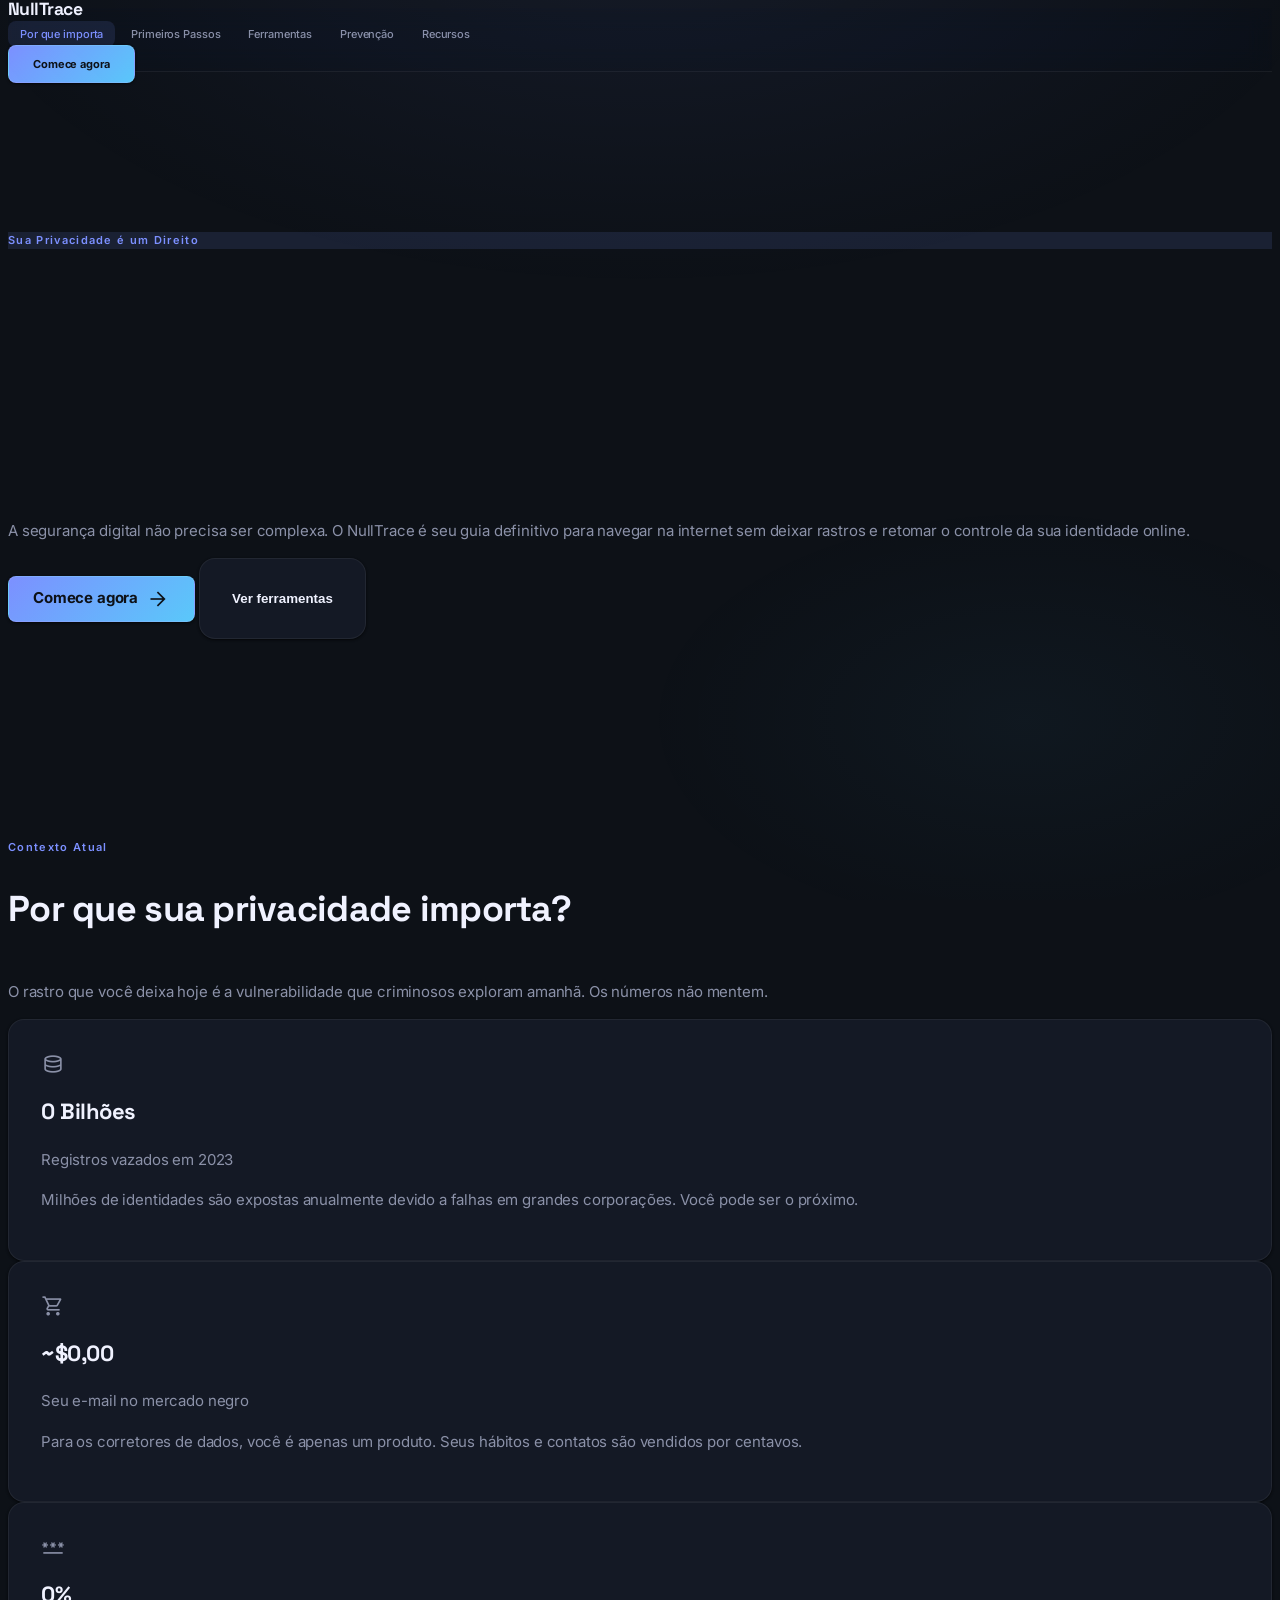
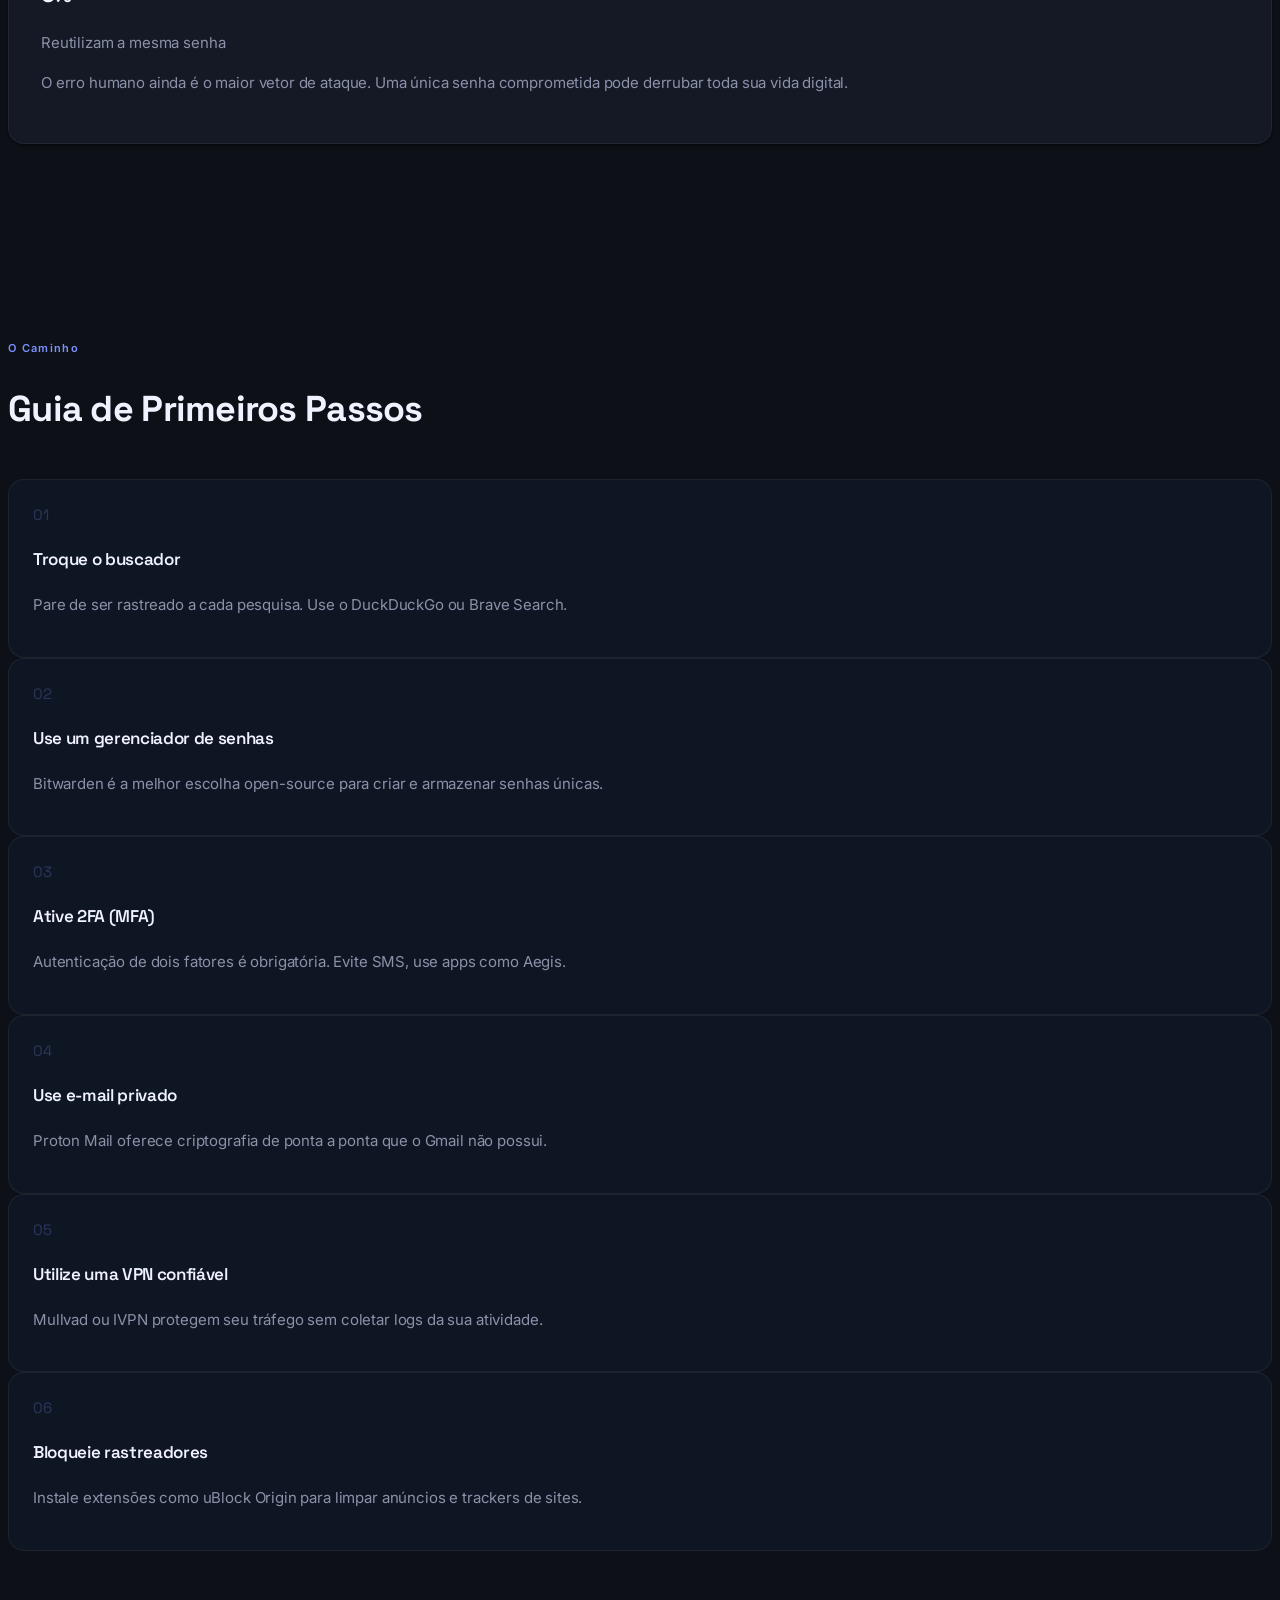
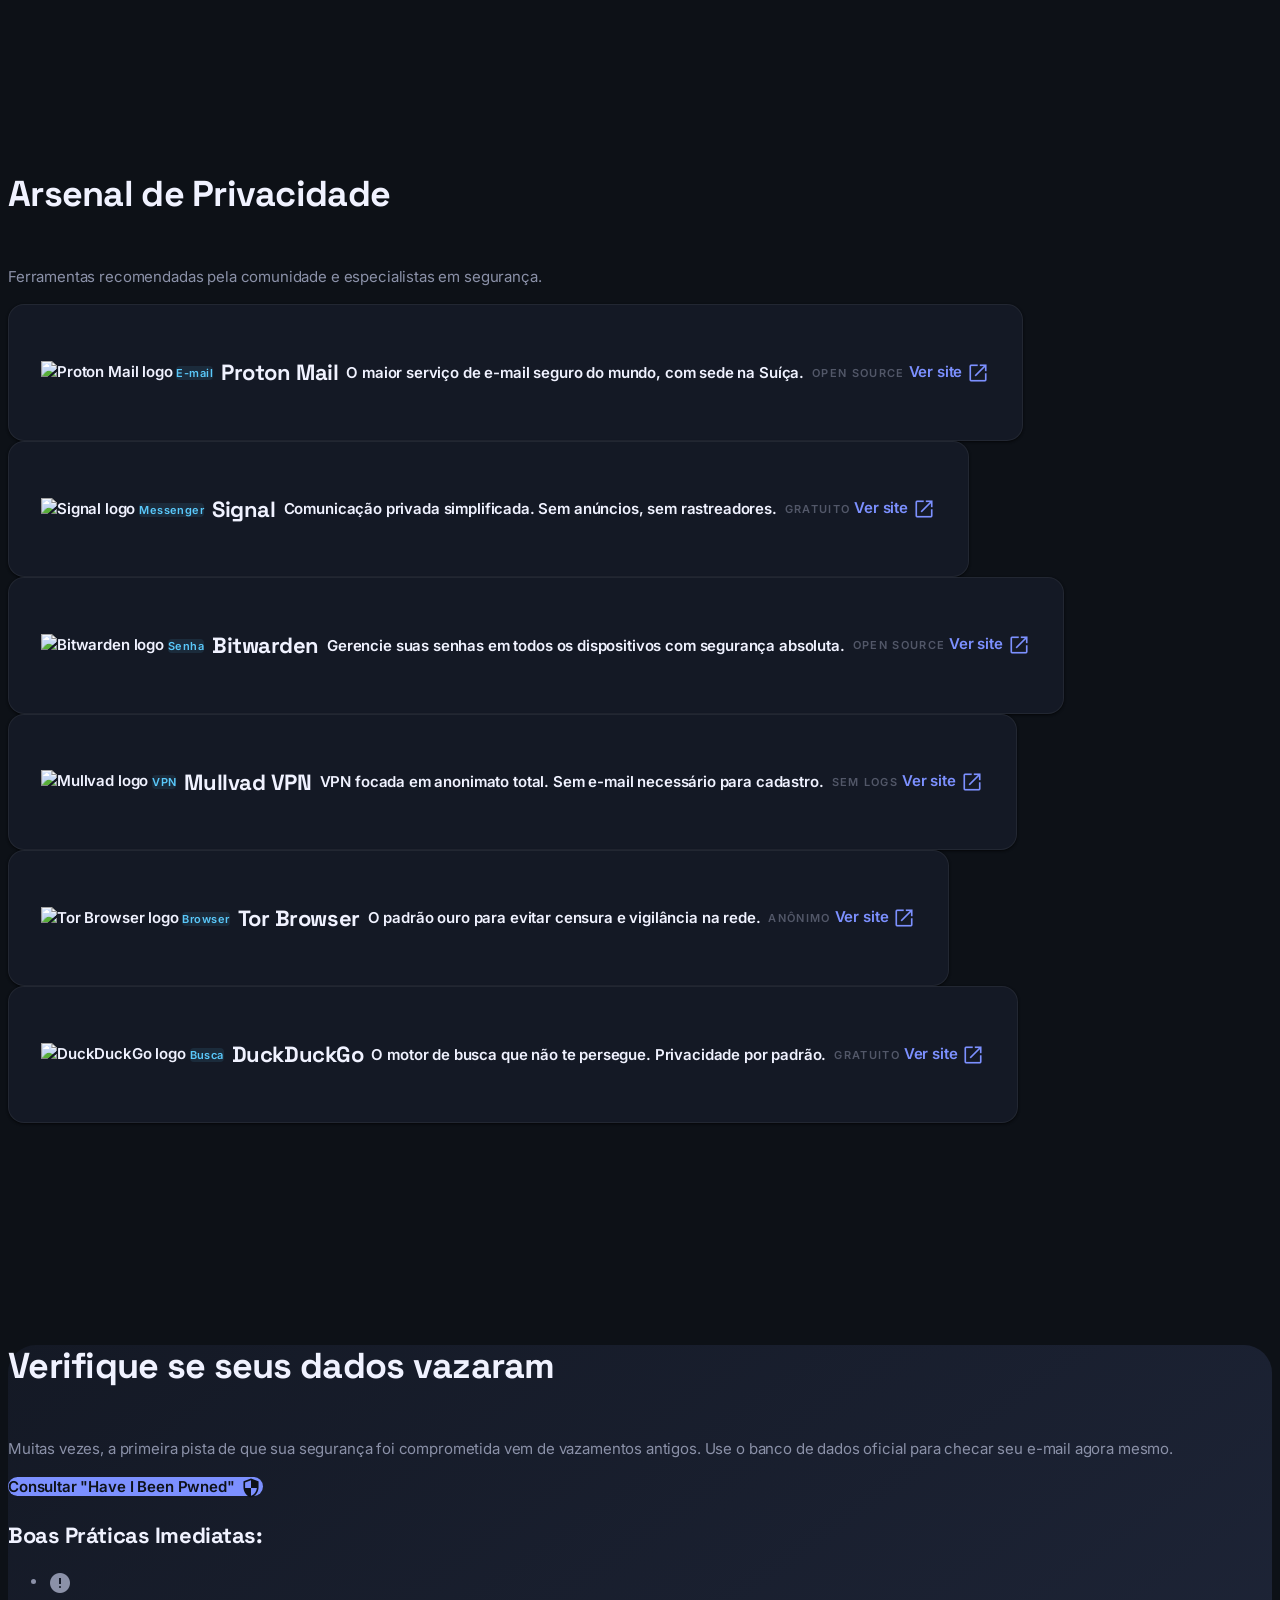
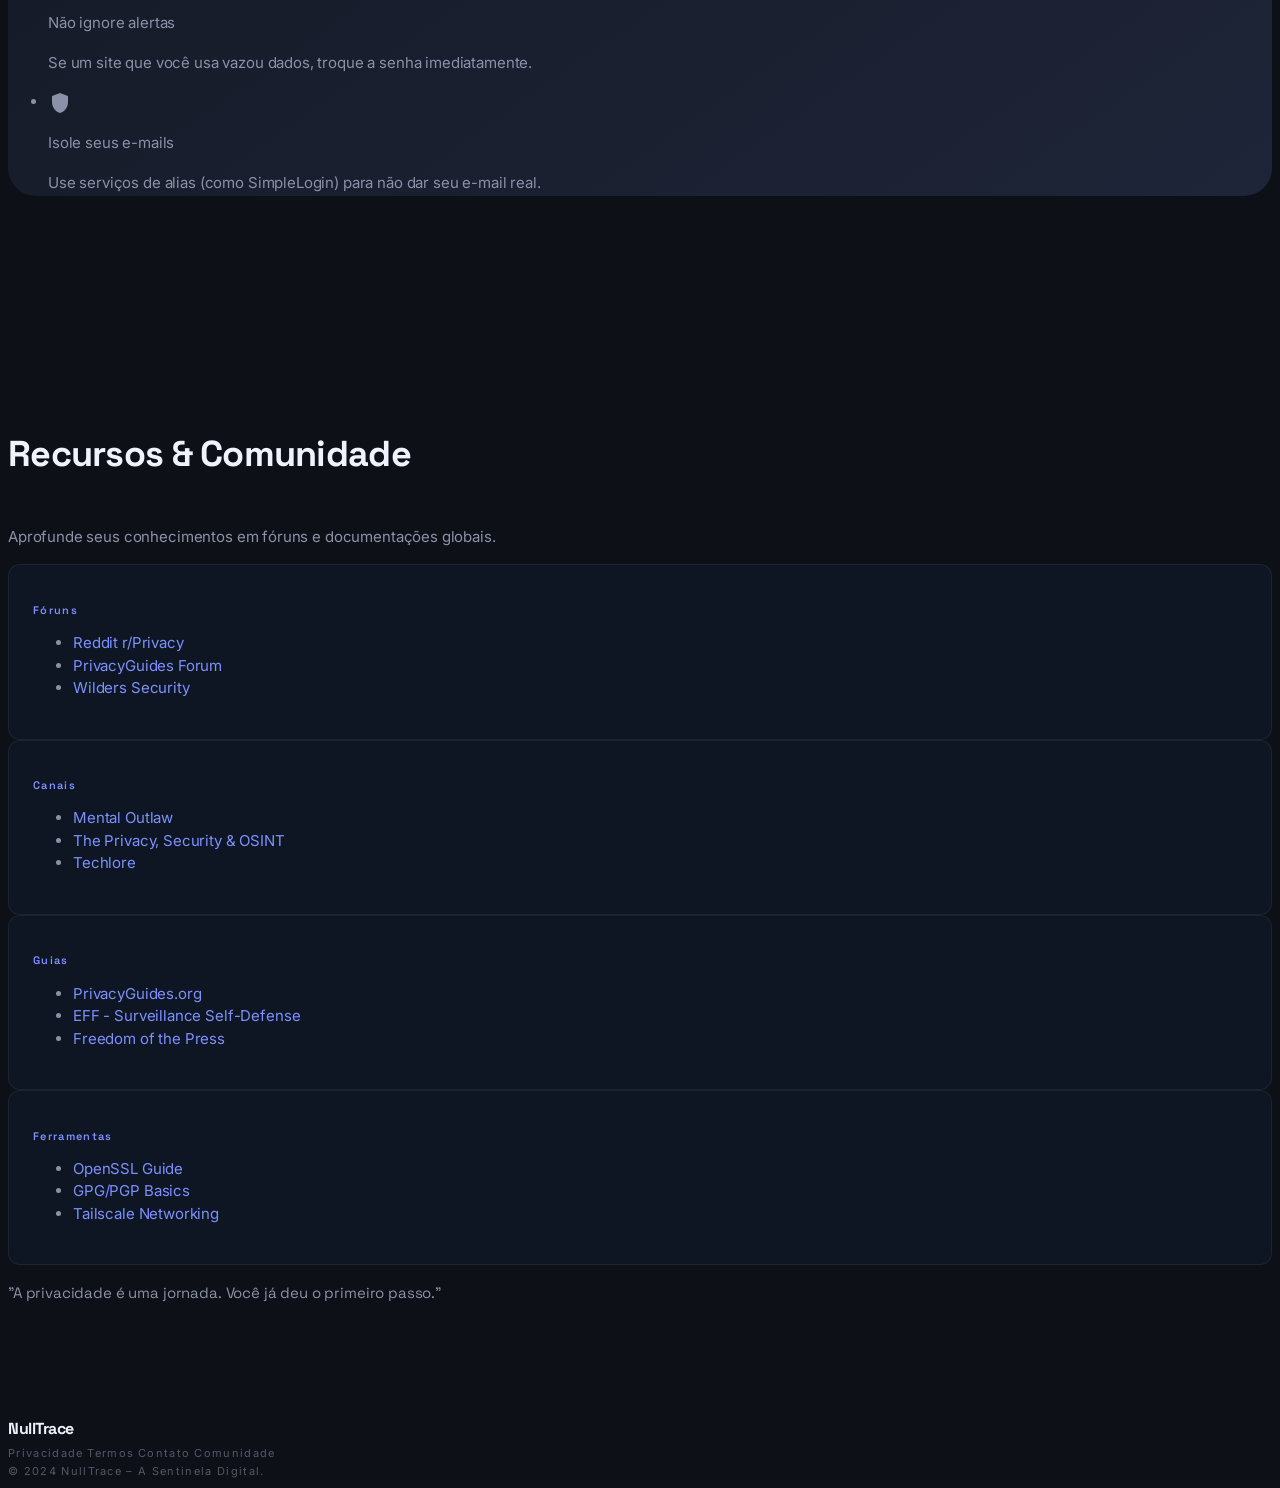
==== index.html @ 47f314c7 "Initial commit: NullTrace development" ====
<!DOCTYPE html>

<html class="dark" lang="pt-BR">

<head>
    <meta charset="utf-8" />
    <meta content="width=device-width, initial-scale=1.0" name="viewport" />
    <title>NullTrace | A Sentinela Digital</title>
    <script src="https://cdn.tailwindcss.com?plugins=forms,container-queries"></script>
    <link
        href="https://fonts.googleapis.com/css2?family=Space+Grotesk:wght@300;400;500;600;700&amp;family=Inter:wght@300;400;500;600&amp;display=swap"
        rel="stylesheet" />
    <link
        href="https://fonts.googleapis.com/css2?family=Material+Symbols+Outlined:wght,FILL@100..700,0..1&amp;display=swap"
        rel="stylesheet" />
    <link
        href="https://fonts.googleapis.com/css2?family=Material+Symbols+Outlined:wght,FILL@100..700,0..1&amp;display=swap"
        rel="stylesheet" />
    <script src="js/tailwind-config.js"></script>
    <link rel="stylesheet" href="css/style.css">
</head>

<body class="selection:bg-primary-container selection:text-white">
    <!-- TopNavBar -->
    <nav
        class="fixed top-0 w-full z-50 bg-[#0e1322]/60 backdrop-blur-xl transition-all duration-300 shadow-[0_20px_50px_rgba(37,99,235,0.08)]">
        <div class="flex justify-between items-center px-8 py-4 max-w-7xl mx-auto gap-12">
            <a class="text-2xl font-bold tracking-tighter text-white dark:text-slate-50" href="#">NullTrace</a>
            <div class="hidden md:flex items-center space-x-12 mx-8">
                <a class="nav-link text-blue-500 font-semibold border-b-2 border-blue-600 pb-1 text-sm uppercase tracking-widest transition-colors"
                    href="#por-que-importa">Por que importa</a>
                <a class="nav-link text-slate-400 hover:text-white border-b-2 border-transparent pb-1 text-sm uppercase tracking-widest transition-colors"
                    href="#primeiros-passos">Primeiros Passos</a>
                <a class="nav-link text-slate-400 hover:text-white border-b-2 border-transparent pb-1 text-sm uppercase tracking-widest transition-colors"
                    href="#ferramentas">Ferramentas</a>
                <a class="nav-link text-slate-400 hover:text-white border-b-2 border-transparent pb-1 text-sm uppercase tracking-widest transition-colors"
                    href="#prevencao">Prevenção</a>
                <a class="nav-link text-slate-400 hover:text-white border-b-2 border-transparent pb-1 text-sm uppercase tracking-widest transition-colors"
                    href="#recursos">Recursos</a>
            </div>
            <a href="comece-agora.html"
                class="bg-gradient-to-r from-primary-container to-secondary-container text-on-primary-container px-6 py-2.5 rounded-xl font-semibold scale-95 duration-200 active:opacity-80 transition-all hover:shadow-[0_0_20px_rgba(37,99,235,0.3)] inline-block text-center whitespace-nowrap ml-4">
                Comece agora
            </a>
        </div>
    </nav>
    <!-- Hero Section -->
    <header class="relative pt-32 pb-20 md:pt-48 md:pb-32 overflow-hidden bg-black">
        <div class="absolute inset-0 opacity-10"
            style="background-image: url('https://lh3.googleusercontent.com/aida-public/[base64]');">
        </div>
        <div class="max-w-7xl mx-auto px-8 relative z-10">
            <div class="space-y-8 max-w-4xl mx-auto flex flex-col items-center text-center">
                <div
                    class="inline-flex items-center px-3 py-1 rounded-full bg-primary-container/10 border border-primary-container/20 text-primary text-xs font-bold uppercase tracking-widest">
                    <span class="mr-2 flex h-2 w-2 rounded-full bg-primary animate-pulse"></span>
                    Sua Privacidade é um Direito
                </div>
                <h1 id="hero-title" class="text-5xl md:text-7xl font-bold tracking-tighter text-white leading-tight min-h-[3em]">
                    Seus dados são seu <span class="text-secondary">patrimônio</span>.
                    Proteja-os.
                    <span class="typing-cursor"></span>
                </h1>
                <p class="text-xl text-on-surface-variant max-w-2xl leading-relaxed mx-auto">
                    A segurança digital não precisa ser complexa. O NullTrace é seu guia definitivo para navegar na
                    internet sem deixar rastros e retomar o controle da sua identidade online.
                </p>
                <div class="flex flex-col sm:flex-row gap-4 justify-center">
                    <a href="comece-agora.html"
                        class="bg-gradient-to-r from-primary-container to-secondary-container text-white px-8 py-4 rounded-xl font-bold text-lg hover:scale-[1.02] transition-transform flex items-center justify-center gap-2">
                        Comece agora <span class="material-symbols-outlined">arrow_forward</span>
                    </a>
                    <button
                        class="bg-surface-container hover:bg-surface-container-high text-white px-8 py-4 rounded-xl font-bold text-lg transition-all border border-outline-variant/20 flex items-center justify-center gap-2">
                        Ver ferramentas
                    </button>
                </div>
            </div>
        </div>
    </header>
    <!-- Por que importa -->
    <section class="py-24 bg-surface-container-low" id="por-que-importa">
        <div class="max-w-7xl mx-auto px-8">
            <div class="flex flex-col md:flex-row justify-between items-end mb-16 gap-6">
                <div>
                    <span class="text-primary font-bold uppercase tracking-[0.2em] text-sm">Contexto Atual</span>
                    <h2 class="text-4xl font-bold text-white mt-2">Por que sua privacidade importa?</h2>
                </div>
                <p class="text-on-surface-variant max-w-md">O rastro que você deixa hoje é a vulnerabilidade que
                    criminosos exploram amanhã. Os números não mentem.</p>
            </div>
            <div class="grid md:grid-cols-3 gap-8">
                <!-- Card 1 -->
                <div
                    class="bg-surface-container p-8 rounded-xl border border-outline-variant/10 hover:-translate-y-2 hover:shadow-[0_20px_40px_rgba(37,99,235,0.1)] transition-all duration-300">
                    <span class="material-symbols-outlined text-secondary text-4xl mb-6">database</span>
                    <h3 class="text-4xl font-bold text-white mb-2 stat-counter" data-target="10" data-suffix=" Bilhões">0 Bilhões</h3>
                    <p class="text-primary font-semibold mb-4">Registros vazados em 2023</p>
                    <p class="text-on-surface-variant text-sm leading-relaxed">Milhões de identidades são expostas
                        anualmente devido a falhas em grandes corporações. Você pode ser o próximo.</p>
                </div>
                <!-- Card 2 -->
                <div
                    class="bg-surface-container p-8 rounded-xl border border-outline-variant/10 hover:-translate-y-2 hover:shadow-[0_20px_40px_rgba(37,99,235,0.1)] transition-all duration-300">
                    <span class="material-symbols-outlined text-secondary text-4xl mb-6">shopping_cart</span>
                    <h3 class="text-4xl font-bold text-white mb-2 stat-counter" data-target="0.10" data-prefix="~$" data-decimals="2">~$0,00</h3>
                    <p class="text-primary font-semibold mb-4">Seu e-mail no mercado negro</p>
                    <p class="text-on-surface-variant text-sm leading-relaxed">Para os corretores de dados, você é
                        apenas um produto. Seus hábitos e contatos são vendidos por centavos.</p>
                </div>
                <!-- Card 3 -->
                <div
                    class="bg-surface-container p-8 rounded-xl border border-outline-variant/10 hover:-translate-y-2 hover:shadow-[0_20px_40px_rgba(37,99,235,0.1)] transition-all duration-300">
                    <span class="material-symbols-outlined text-secondary text-4xl mb-6">password</span>
                    <h3 class="text-4xl font-bold text-white mb-2 stat-counter" data-target="83" data-suffix="%">0%</h3>
                    <p class="text-primary font-semibold mb-4">Reutilizam a mesma senha</p>
                    <p class="text-on-surface-variant text-sm leading-relaxed">O erro humano ainda é o maior vetor de
                        ataque. Uma única senha comprometida pode derrubar toda sua vida digital.</p>
                </div>
            </div>
        </div>
    </section>
    <!-- Guia de Primeiros Passos -->
    <section class="py-24 bg-surface" id="primeiros-passos">
        <div class="max-w-7xl mx-auto px-8">
            <div class="text-center mb-16">
                <span class="text-primary font-bold uppercase tracking-[0.2em] text-sm">O Caminho</span>
                <h2 class="text-4xl md:text-5xl font-bold text-white mt-2">Guia de Primeiros Passos</h2>
            </div>
            <div class="grid md:grid-cols-2 gap-x-12 gap-y-8">
                <!-- Step 1 -->
                <div
                    class="group flex gap-6 p-6 rounded-xl hover:bg-surface-container transition-colors border border-transparent hover:border-outline-variant/10">
                    <div
                        class="text-4xl font-bold text-primary-container opacity-50 group-hover:opacity-100 transition-opacity">
                        01</div>
                    <div>
                        <h4 class="text-xl font-bold text-white mb-1">Troque o buscador</h4>
                        <p class="text-on-surface-variant text-sm">Pare de ser rastreado a cada pesquisa. Use o
                            DuckDuckGo ou Brave Search.</p>
                    </div>
                </div>
                <!-- Step 2 -->
                <div
                    class="group flex gap-6 p-6 rounded-xl hover:bg-surface-container transition-colors border border-transparent hover:border-outline-variant/10">
                    <div
                        class="text-4xl font-bold text-primary-container opacity-50 group-hover:opacity-100 transition-opacity">
                        02</div>
                    <div>
                        <h4 class="text-xl font-bold text-white mb-1">Use um gerenciador de senhas</h4>
                        <p class="text-on-surface-variant text-sm">Bitwarden é a melhor escolha open-source para criar e
                            armazenar senhas únicas.</p>
                    </div>
                </div>
                <!-- Step 3 -->
                <div
                    class="group flex gap-6 p-6 rounded-xl hover:bg-surface-container transition-colors border border-transparent hover:border-outline-variant/10">
                    <div
                        class="text-4xl font-bold text-primary-container opacity-50 group-hover:opacity-100 transition-opacity">
                        03</div>
                    <div>
                        <h4 class="text-xl font-bold text-white mb-1">Ative 2FA (MFA)</h4>
                        <p class="text-on-surface-variant text-sm">Autenticação de dois fatores é obrigatória. Evite
                            SMS, use apps como Aegis.</p>
                    </div>
                </div>
                <!-- Step 4 -->
                <div
                    class="group flex gap-6 p-6 rounded-xl hover:bg-surface-container transition-colors border border-transparent hover:border-outline-variant/10">
                    <div
                        class="text-4xl font-bold text-primary-container opacity-50 group-hover:opacity-100 transition-opacity">
                        04</div>
                    <div>
                        <h4 class="text-xl font-bold text-white mb-1">Use e-mail privado</h4>
                        <p class="text-on-surface-variant text-sm">Proton Mail oferece criptografia de ponta a ponta que
                            o Gmail não possui.</p>
                    </div>
                </div>
                <!-- Step 5 -->
                <div
                    class="group flex gap-6 p-6 rounded-xl hover:bg-surface-container transition-colors border border-transparent hover:border-outline-variant/10">
                    <div
                        class="text-4xl font-bold text-primary-container opacity-50 group-hover:opacity-100 transition-opacity">
                        05</div>
                    <div>
                        <h4 class="text-xl font-bold text-white mb-1">Utilize uma VPN confiável</h4>
                        <p class="text-on-surface-variant text-sm">Mullvad ou IVPN protegem seu tráfego sem coletar logs
                            da sua atividade.</p>
                    </div>
                </div>
                <!-- Step 6 -->
                <div
                    class="group flex gap-6 p-6 rounded-xl hover:bg-surface-container transition-colors border border-transparent hover:border-outline-variant/10">
                    <div
                        class="text-4xl font-bold text-primary-container opacity-50 group-hover:opacity-100 transition-opacity">
                        06</div>
                    <div>
                        <h4 class="text-xl font-bold text-white mb-1">Bloqueie rastreadores</h4>
                        <p class="text-on-surface-variant text-sm">Instale extensões como uBlock Origin para limpar
                            anúncios e trackers de sites.</p>
                    </div>
                </div>
            </div>
        </div>
    </section>
    <!-- Ferramentas & Serviços (Bento Grid Style) -->
    <section class="py-24 bg-surface-container-low" id="ferramentas">
        <div class="max-w-7xl mx-auto px-8">
            <div class="mb-16">
                <h2 class="text-4xl font-bold text-white">Arsenal de Privacidade</h2>
                <p class="text-on-surface-variant mt-2">Ferramentas recomendadas pela comunidade e especialistas em
                    segurança.</p>
            </div>
            <div class="grid grid-cols-1 md:grid-cols-3 gap-6">
                <!-- Tool 1 -->
                <div
                    class="bg-surface-container p-6 rounded-xl border border-outline-variant/10 flex flex-col h-full group hover:bg-surface-container-high transition-all">
                    <div class="flex justify-between items-start mb-6">
                        <img src="https://cdn.simpleicons.org/protonmail/b4c5ff" alt="Proton Mail logo" class="w-8 h-8">
                        <span
                            class="px-2 py-1 bg-secondary-container/20 text-secondary text-[10px] font-bold uppercase tracking-widest rounded">E-mail</span>
                    </div>
                    <h3 class="text-xl font-bold text-white mb-2">Proton Mail</h3>
                    <p class="text-on-surface-variant text-sm mb-6 flex-grow">O maior serviço de e-mail seguro do mundo,
                        com sede na Suíça.</p>
                    <div class="flex items-center justify-between gap-4 mt-auto pr-2">
                        <span class="text-[10px] text-primary-fixed-dim font-mono tracking-widest">OPEN SOURCE</span>
                        <a class="text-white text-sm font-bold flex items-center gap-2 group-hover:text-secondary transition-colors shrink-0"
                            href="https://proton.me/mail" target="_blank">
                            Ver site <span class="material-symbols-outlined text-sm">open_in_new</span>
                        </a>
                    </div>
                </div>
                <!-- Tool 2 -->
                <div
                    class="bg-surface-container p-6 rounded-xl border border-outline-variant/10 flex flex-col h-full group hover:bg-surface-container-high transition-all">
                    <div class="flex justify-between items-start mb-6">
                        <img src="https://cdn.simpleicons.org/signal/b4c5ff" alt="Signal logo" class="w-8 h-8">
                        <span
                            class="px-2 py-1 bg-secondary-container/20 text-secondary text-[10px] font-bold uppercase tracking-widest rounded">Messenger</span>
                    </div>
                    <h3 class="text-xl font-bold text-white mb-2">Signal</h3>
                    <p class="text-on-surface-variant text-sm mb-6 flex-grow">Comunicação privada simplificada. Sem
                        anúncios, sem rastreadores.</p>
                    <div class="flex items-center justify-between gap-4 mt-auto pr-2">
                        <span class="text-[10px] text-primary-fixed-dim font-mono tracking-widest">GRATUITO</span>
                        <a class="text-white text-sm font-bold flex items-center gap-2 group-hover:text-secondary transition-colors shrink-0"
                            href="https://signal.org/" target="_blank">
                            Ver site <span class="material-symbols-outlined text-sm">open_in_new</span>
                        </a>
                    </div>
                </div>
                <!-- Tool 3 -->
                <div
                    class="bg-surface-container p-6 rounded-xl border border-outline-variant/10 flex flex-col h-full group hover:bg-surface-container-high transition-all">
                    <div class="flex justify-between items-start mb-6">
                        <img src="https://cdn.simpleicons.org/bitwarden/b4c5ff" alt="Bitwarden logo" class="w-8 h-8">
                        <span
                            class="px-2 py-1 bg-secondary-container/20 text-secondary text-[10px] font-bold uppercase tracking-widest rounded">Senha</span>
                    </div>
                    <h3 class="text-xl font-bold text-white mb-2">Bitwarden</h3>
                    <p class="text-on-surface-variant text-sm mb-6 flex-grow">Gerencie suas senhas em todos os
                        dispositivos com segurança absoluta.</p>
                    <div class="flex items-center justify-between gap-4 mt-auto pr-2">
                        <span class="text-[10px] text-primary-fixed-dim font-mono tracking-widest">OPEN SOURCE</span>
                        <a class="text-white text-sm font-bold flex items-center gap-2 group-hover:text-secondary transition-colors shrink-0"
                            href="https://bitwarden.com/" target="_blank">
                            Ver site <span class="material-symbols-outlined text-sm">open_in_new</span>
                        </a>
                    </div>
                </div>
                <!-- Tool 4 -->
                <div
                    class="bg-surface-container p-6 rounded-xl border border-outline-variant/10 flex flex-col h-full group hover:bg-surface-container-high transition-all">
                    <div class="flex justify-between items-start mb-6">
                        <img src="https://cdn.simpleicons.org/mullvad/b4c5ff" alt="Mullvad logo" class="w-8 h-8">
                        <span
                            class="px-2 py-1 bg-secondary-container/20 text-secondary text-[10px] font-bold uppercase tracking-widest rounded">VPN</span>
                    </div>
                    <h3 class="text-xl font-bold text-white mb-2">Mullvad VPN</h3>
                    <p class="text-on-surface-variant text-sm mb-6 flex-grow">VPN focada em anonimato total. Sem e-mail
                        necessário para cadastro.</p>
                    <div class="flex items-center justify-between gap-4 mt-auto pr-2">
                        <span class="text-[10px] text-primary-fixed-dim font-mono tracking-widest">SEM LOGS</span>
                        <a class="text-white text-sm font-bold flex items-center gap-2 group-hover:text-secondary transition-colors shrink-0"
                            href="https://mullvad.net/" target="_blank">
                            Ver site <span class="material-symbols-outlined text-sm">open_in_new</span>
                        </a>
                    </div>
                </div>
                <!-- Tool 5 -->
                <div
                    class="bg-surface-container p-6 rounded-xl border border-outline-variant/10 flex flex-col h-full group hover:bg-surface-container-high transition-all">
                    <div class="flex justify-between items-start mb-6">
                        <img src="https://cdn.simpleicons.org/torbrowser/b4c5ff" alt="Tor Browser logo" class="w-8 h-8">
                        <span
                            class="px-2 py-1 bg-secondary-container/20 text-secondary text-[10px] font-bold uppercase tracking-widest rounded">Browser</span>
                    </div>
                    <h3 class="text-xl font-bold text-white mb-2">Tor Browser</h3>
                    <p class="text-on-surface-variant text-sm mb-6 flex-grow">O padrão ouro para evitar censura e
                        vigilância na rede.</p>
                    <div class="flex items-center justify-between gap-4 mt-auto pr-2">
                        <span class="text-[10px] text-primary-fixed-dim font-mono tracking-widest">ANÔNIMO</span>
                        <a class="text-white text-sm font-bold flex items-center gap-2 group-hover:text-secondary transition-colors shrink-0"
                            href="https://www.torproject.org/" target="_blank">
                            Ver site <span class="material-symbols-outlined text-sm">open_in_new</span>
                        </a>
                    </div>
                </div>
                <!-- Tool 6 -->
                <div
                    class="bg-surface-container p-6 rounded-xl border border-outline-variant/10 flex flex-col h-full group hover:bg-surface-container-high transition-all">
                    <div class="flex justify-between items-start mb-6">
                        <img src="https://cdn.simpleicons.org/duckduckgo/b4c5ff" alt="DuckDuckGo logo" class="w-8 h-8">
                        <span
                            class="px-2 py-1 bg-secondary-container/20 text-secondary text-[10px] font-bold uppercase tracking-widest rounded">Busca</span>
                    </div>
                    <h3 class="text-xl font-bold text-white mb-2">DuckDuckGo</h3>
                    <p class="text-on-surface-variant text-sm mb-6 flex-grow">O motor de busca que não te persegue.
                        Privacidade por padrão.</p>
                    <div class="flex items-center justify-between gap-4 mt-auto pr-2">
                        <span class="text-[10px] text-primary-fixed-dim font-mono tracking-widest">GRATUITO</span>
                        <a class="text-white text-sm font-bold flex items-center gap-2 group-hover:text-secondary transition-colors shrink-0"
                            href="https://duckduckgo.com/" target="_blank">
                            Ver site <span class="material-symbols-outlined text-sm">open_in_new</span>
                        </a>
                    </div>
                </div>
            </div>
        </div>
    </section>
    <!-- Prevenção de Vazamentos -->
    <section class="py-24 bg-surface" id="prevencao">
        <div class="max-w-7xl mx-auto px-8">
            <div
                class="bg-gradient-to-br from-surface-container to-surface-container-highest p-8 md:p-16 rounded-3xl border border-primary-container/20 relative overflow-hidden">
                <div class="absolute top-0 right-0 w-64 h-64 bg-primary/5 blur-3xl -mr-20 -mt-20 rounded-full"></div>
                <div class="relative z-10 grid md:grid-cols-2 gap-12 items-center">
                    <div>
                        <h2 class="text-4xl font-bold text-white mb-6">Verifique se seus dados vazaram</h2>
                        <p class="text-on-surface-variant mb-8 leading-relaxed">
                            Muitas vezes, a primeira pista de que sua segurança foi comprometida vem de vazamentos
                            antigos. Use o banco de dados oficial para checar seu e-mail agora mesmo.
                        </p>
                        <a class="inline-flex items-center justify-center gap-3 bg-primary-container text-white px-8 py-4 rounded-xl font-bold hover:bg-primary-container/80 transition-all"
                            href="https://haveibeenpwned.com" target="_blank">
                            Consultar "Have I Been Pwned" <span class="material-symbols-outlined">security</span>
                        </a>
                    </div>
                    <div class="space-y-6">
                        <h3 class="text-xl font-bold text-white">Boas Práticas Imediatas:</h3>
                        <ul class="space-y-4">
                            <li class="flex items-start gap-4">
                                <span class="material-symbols-outlined text-error mt-1"
                                    style="font-variation-settings: 'FILL' 1;">error</span>
                                <div>
                                    <p class="font-bold text-white">Não ignore alertas</p>
                                    <p class="text-sm text-on-surface-variant">Se um site que você usa vazou dados,
                                        troque a senha imediatamente.</p>
                                </div>
                            </li>
                            <li class="flex items-start gap-4">
                                <span class="material-symbols-outlined text-secondary mt-1"
                                    style="font-variation-settings: 'FILL' 1;">shield</span>
                                <div>
                                    <p class="font-bold text-white">Isole seus e-mails</p>
                                    <p class="text-sm text-on-surface-variant">Use serviços de alias (como SimpleLogin)
                                        para não dar seu e-mail real.</p>
                                </div>
                            </li>
                        </ul>
                    </div>
                </div>
            </div>
        </div>
    </section>
    <!-- Recursos & Comunidade -->
    <section class="py-24 bg-surface" id="recursos">
        <div class="max-w-7xl mx-auto px-8">
            <div class="text-center mb-16">
                <h2 class="text-4xl font-bold text-white">Recursos &amp; Comunidade</h2>
                <p class="text-on-surface-variant mt-2">Aprofunde seus conhecimentos em fóruns e documentações globais.
                </p>
            </div>
            <div class="grid grid-cols-2 md:grid-cols-4 gap-8">
                <div class="space-y-4">
                    <h4 class="text-primary font-bold uppercase tracking-widest text-xs">Fóruns</h4>
                    <ul class="space-y-2 text-on-surface-variant text-sm">
                        <li><a class="hover:text-white transition-colors" href="https://www.reddit.com/r/privacy/" target="_blank">Reddit r/Privacy</a></li>
                        <li><a class="hover:text-white transition-colors" href="https://discuss.privacyguides.net/" target="_blank">PrivacyGuides Forum</a></li>
                        <li><a class="hover:text-white transition-colors" href="https://www.wilderssecurity.com/" target="_blank">Wilders Security</a></li>
                    </ul>
                </div>
                <div class="space-y-4">
                    <h4 class="text-primary font-bold uppercase tracking-widest text-xs">Canais</h4>
                    <ul class="space-y-2 text-on-surface-variant text-sm">
                        <li><a class="hover:text-white transition-colors" href="https://www.youtube.com/@MentalOutlaw" target="_blank">Mental Outlaw</a></li>
                        <li><a class="hover:text-white transition-colors" href="https://www.inteltechniques.com/podcast.html" target="_blank">The Privacy, Security &amp; OSINT</a></li>
                        <li><a class="hover:text-white transition-colors" href="https://www.youtube.com/@Techlore" target="_blank">Techlore</a></li>
                    </ul>
                </div>
                <div class="space-y-4">
                    <h4 class="text-primary font-bold uppercase tracking-widest text-xs">Guias</h4>
                    <ul class="space-y-2 text-on-surface-variant text-sm">
                        <li><a class="hover:text-white transition-colors" href="https://www.privacyguides.org/" target="_blank">PrivacyGuides.org</a></li>
                        <li><a class="hover:text-white transition-colors" href="https://ssd.eff.org/" target="_blank">EFF - Surveillance Self-Defense</a></li>
                        <li><a class="hover:text-white transition-colors" href="https://freedom.press/" target="_blank">Freedom of the Press</a></li>
                    </ul>
                </div>
                <div class="space-y-4">
                    <h4 class="text-primary font-bold uppercase tracking-widest text-xs">Ferramentas</h4>
                    <ul class="space-y-2 text-on-surface-variant text-sm">
                        <li><a class="hover:text-white transition-colors" href="https://www.openssl.org/docs/" target="_blank">OpenSSL Guide</a></li>
                        <li><a class="hover:text-white transition-colors" href="https://gnupg.org/gph/en/manual.html" target="_blank">GPG/PGP Basics</a></li>
                        <li><a class="hover:text-white transition-colors" href="https://tailscale.com/" target="_blank">Tailscale Networking</a></li>
                    </ul>
                </div>
            </div>
            <div class="mt-20 text-center">
                <p class="text-2xl md:text-3xl font-headline font-bold text-white mb-8 italic opacity-80">
                    "A privacidade é uma jornada. Você já deu o primeiro passo."
                </p>
                <div class="h-px w-24 bg-primary-container mx-auto"></div>
            </div>
        </div>
    </section>
    <!-- Footer -->
    <footer class="bg-[#0e1322] w-full py-12 border-t border-white/5">
        <div class="flex flex-col md:flex-row justify-between items-center px-8 max-w-7xl mx-auto gap-8">
            <div class="text-lg font-bold text-slate-200">NullTrace</div>
            <div class="flex gap-8">
                <a class="text-slate-500 hover:text-blue-400 transition-colors text-xs uppercase tracking-[0.1em]"
                    href="#">Privacidade</a>
                <a class="text-slate-500 hover:text-blue-400 transition-colors text-xs uppercase tracking-[0.1em]"
                    href="#">Termos</a>
                <a class="text-slate-500 hover:text-blue-400 transition-colors text-xs uppercase tracking-[0.1em]"
                    href="#">Contato</a>
                <a class="text-slate-500 hover:text-blue-400 transition-colors text-xs uppercase tracking-[0.1em]"
                    href="#">Comunidade</a>
            </div>
            <div class="text-slate-500 text-sm">
                © 2024 NullTrace – A Sentinela Digital.
            </div>
        </div>
    </footer>
    <script src="https://cdn.jsdelivr.net/gh/studio-freight/lenis@1.0.29/bundled/lenis.min.js"></script>
    <script src="js/script.js"></script>
</body>

</html>
---- css/style.css ----
/* ═══════════════════════════════════════════════════════════════
   NullTrace — Design System
   Inspiração: Linear App — Minimalista, dark, levemente azulado
   ═══════════════════════════════════════════════════════════════ */

/* ── 1. Design Tokens — Variáveis Globais ─────────────────────── */
:root {
  /* ─ Cores base ─ */
  --color-bg:               #0d1117;   /* fundo principal — azul escuro profundo */
  --color-bg-subtle:        #0f1623;   /* fundo levemente mais claro */
  --color-surface:          #141925;   /* superfície de cards */
  --color-surface-raised:   #1a2033;   /* card hover / raised */
  --color-surface-overlay:  #1e2538;   /* overlays, modais */

  /* ─ Cores de borda ─ */
  --color-border:           rgba(255, 255, 255, 0.06);
  --color-border-subtle:    rgba(255, 255, 255, 0.04);
  --color-border-strong:    rgba(255, 255, 255, 0.12);
  --color-border-accent:    rgba(124, 144, 255, 0.25);

  /* ─ Cores de texto ─ */
  --color-text-primary:     #f0f2ff;   /* títulos — quase branco com toque azulado */
  --color-text-secondary:   #8b91a8;   /* texto suave — cinza azulado médio */
  --color-text-tertiary:    #525768;   /* text muted — bem discreto */
  --color-text-inverse:     #0d1117;

  /* ─ Acento — azul Linear ─ */
  --color-accent:           #7c90ff;   /* azul elétrico suave */
  --color-accent-hover:     #9baeff;
  --color-accent-muted:     rgba(124, 144, 255, 0.12);
  --color-accent-glow:      rgba(124, 144, 255, 0.20);

  /* ─ Acento secundário — azul-ciano ─ */
  --color-secondary:        #5ac8fa;
  --color-secondary-muted:  rgba(90, 200, 250, 0.10);

  /* ─ Estados semânticos ─ */
  --color-success:          #3ddc84;
  --color-success-muted:    rgba(61, 220, 132, 0.12);
  --color-warning:          #f5a623;
  --color-warning-muted:    rgba(245, 166, 35, 0.12);
  --color-error:            #ff6b6b;
  --color-error-muted:      rgba(255, 107, 107, 0.12);

  /* ─ Tipografia ─ */
  --font-display:   'Space Grotesk', system-ui, sans-serif;
  --font-body:      'Inter', system-ui, sans-serif;
  --font-mono:      'JetBrains Mono', 'Fira Code', monospace;

  /* Escala de font-size */
  --text-xs:    0.6875rem;  /* 11px */
  --text-sm:    0.8125rem;  /* 13px */
  --text-base:  0.9375rem;  /* 15px */
  --text-md:    1.0625rem;  /* 17px */
  --text-lg:    1.1875rem;  /* 19px */
  --text-xl:    1.375rem;   /* 22px */
  --text-2xl:   1.75rem;    /* 28px */
  --text-3xl:   2.25rem;    /* 36px */
  --text-4xl:   3rem;       /* 48px */
  --text-5xl:   3.75rem;    /* 60px */
  --text-6xl:   4.5rem;     /* 72px */

  /* Peso */
  --weight-regular:  400;
  --weight-medium:   500;
  --weight-semibold: 600;
  --weight-bold:     700;

  /* Line height */
  --leading-tight:    1.2;
  --leading-snug:     1.35;
  --leading-normal:   1.5;
  --leading-relaxed:  1.7;

  /* Letter spacing */
  --tracking-tight:   -0.03em;
  --tracking-snug:    -0.02em;
  --tracking-normal:  -0.01em;
  --tracking-wide:    0.04em;
  --tracking-widest:  0.12em;

  /* ─ Espaçamento ─ */
  --space-1:   0.25rem;   /*  4px */
  --space-2:   0.5rem;    /*  8px */
  --space-3:   0.75rem;   /* 12px */
  --space-4:   1rem;      /* 16px */
  --space-5:   1.25rem;   /* 20px */
  --space-6:   1.5rem;    /* 24px */
  --space-8:   2rem;      /* 32px */
  --space-10:  2.5rem;    /* 40px */
  --space-12:  3rem;      /* 48px */
  --space-16:  4rem;      /* 64px */
  --space-20:  5rem;      /* 80px */
  --space-24:  6rem;      /* 96px */
  --space-32:  8rem;      /* 128px */

  /* ─ Bordas / Radius ─ */
  --radius-sm:   4px;
  --radius-md:   8px;
  --radius-lg:   12px;
  --radius-xl:   16px;
  --radius-2xl:  20px;
  --radius-3xl:  28px;
  --radius-full: 9999px;

  /* ─ Sombras ─ */
  --shadow-sm:    0 1px 3px rgba(0, 0, 0, 0.4), 0 1px 2px rgba(0, 0, 0, 0.3);
  --shadow-md:    0 4px 12px rgba(0, 0, 0, 0.35), 0 2px 4px rgba(0, 0, 0, 0.25);
  --shadow-lg:    0 12px 32px rgba(0, 0, 0, 0.4), 0 4px 8px rgba(0, 0, 0, 0.3);
  --shadow-accent: 0 0 0 1px var(--color-border-accent), 0 8px 30px var(--color-accent-glow);

  /* ─ Transições ─ */
  --transition-fast:   120ms cubic-bezier(0.16, 1, 0.3, 1);
  --transition-base:   220ms cubic-bezier(0.16, 1, 0.3, 1);
  --transition-slow:   380ms cubic-bezier(0.16, 1, 0.3, 1);

  /* ─ Blur ─ */
  --blur-nav: 20px;
}


/* ── 2. Reset & Base ─────────────────────────────────────────── */
*, *::before, *::after {
  box-sizing: border-box;
}

html {
  -webkit-font-smoothing: antialiased;
  -moz-osx-font-smoothing: grayscale;
  color-scheme: dark;
}

body {
  font-family: var(--font-body);
  font-size: var(--text-base);
  font-weight: var(--weight-regular);
  line-height: var(--leading-normal);
  letter-spacing: var(--tracking-normal);
  background-color: var(--color-bg);
  color: var(--color-text-secondary);
}

/* ─ Hierarquia tipográfica ─ */
h1, h2, h3, h4, h5, h6 {
  font-family: var(--font-display);
  font-weight: var(--weight-bold);
  line-height: var(--leading-tight);
  letter-spacing: var(--tracking-snug);
  color: var(--color-text-primary);
}

h1 { font-size: var(--text-5xl); letter-spacing: var(--tracking-tight); }
h2 { font-size: var(--text-3xl); }
h3 { font-size: var(--text-xl); }
h4 { font-size: var(--text-md); font-weight: var(--weight-semibold); }

p {
  line-height: var(--leading-relaxed);
}

a {
  color: var(--color-accent);
  text-decoration: none;
  transition: color var(--transition-fast);
}
a:hover { color: var(--color-accent-hover); }

/* Seleção de texto */
::selection {
  background-color: var(--color-accent-muted);
  color: var(--color-text-primary);
}

/* ── 3. Ícones Material Symbols ──────────────────────────────── */
.material-symbols-outlined {
  font-variation-settings: 'FILL' 0, 'wght' 350, 'GRAD' -25, 'opsz' 24;
  vertical-align: middle;
  user-select: none;
}

/* ── 4. Navegação ────────────────────────────────────────────── */
nav {
  background-color: rgba(13, 17, 23, 0.5) !important; /* Mais transparente */
  border-bottom: 1px solid var(--color-border) !important;
  backdrop-filter: blur(12px) saturate(180%);
  -webkit-backdrop-filter: blur(12px) saturate(180%);
  height: 64px; /* Fixando altura para consistência */
  display: flex;
  align-items: center;
}

/* Logo NullTrace */
nav a[href="index.html"]:first-child,
nav a[href="#"]:first-child {
  font-family: var(--font-display);
  font-weight: var(--weight-bold);
  font-size: 1.1rem;
  letter-spacing: var(--tracking-tight);
  color: var(--color-text-primary) !important;
  display: flex;
  align-items: center;
  gap: 8px;
}

/* Links da nav */
.nav-link {
  font-family: var(--font-body);
  font-size: var(--text-xs) !important;
  font-weight: var(--weight-medium);
  letter-spacing: var(--tracking-normal) !important; /* Menos tracking para ar moderno */
  text-transform: none !important; /* Sem uppercase agressivo */
  color: var(--color-text-secondary) !important;
  padding: 6px 12px !important;
  border-radius: var(--radius-md);
  transition: all var(--transition-fast) !important;
  position: relative;
  border-bottom: none !important; /* Removendo borda inferior antiga */
}

.nav-link:hover {
  color: var(--color-text-primary) !important;
  background-color: var(--color-accent-muted) !important;
}

/* Destaque sutil no item ativo */
.nav-link.text-blue-500 {
  color: var(--color-accent) !important;
  background-color: var(--color-accent-muted) !important;
}

/* Botão "Comece agora" na Nav */
nav a.bg-gradient-to-r {
  font-size: var(--text-xs) !important;
  padding: 8px 16px !important;
  border-radius: var(--radius-md) !important;
}

/* ── 5. Hero Section ─────────────────────────────────────────── */
header {
  padding-top: 160px !important; /* Mais respiro no topo */
  padding-bottom: 100px !important;
  background-color: var(--color-bg) !important;
}

header::before {
  content: '';
  position: absolute;
  inset: 0;
  background:
    radial-gradient(ellipse 80% 60% at 50% -10%, rgba(124, 144, 255, 0.08) 0%, transparent 70%),
    radial-gradient(ellipse 50% 40% at 80% 80%, rgba(90, 200, 250, 0.04) 0%, transparent 60%);
  pointer-events: none;
  z-index: 0;
}

.hero-gradient {
  background: radial-gradient(ellipse 70% 50% at 50% 0%, rgba(124, 144, 255, 0.10) 0%, transparent 65%);
}

/* Badge "Sua Privacidade é um Direito" */
header .inline-flex.rounded-full {
  background-color: var(--color-accent-muted) !important;
  border-color: var(--color-border-accent) !important;
  color: var(--color-accent) !important;
  font-size: var(--text-xs);
  letter-spacing: var(--tracking-widest);
}

/* Título Hero */
header h1 {
  font-size: clamp(2.5rem, 6vw, var(--text-6xl));
  letter-spacing: var(--tracking-tight);
  background: linear-gradient(135deg, var(--color-text-primary) 40%, rgba(124, 144, 255, 0.7) 100%);
  -webkit-background-clip: text;
  -webkit-text-fill-color: transparent;
  background-clip: text;
}

header h1 .text-secondary {
  background: linear-gradient(135deg, var(--color-secondary) 0%, var(--color-accent) 100%);
  -webkit-background-clip: text;
  -webkit-text-fill-color: transparent;
  background-clip: text;
}

/* Botão CTA primário */
.bg-gradient-to-r.from-primary-container.to-secondary-container,
a[href="comece-agora.html"] {
  background: linear-gradient(135deg, var(--color-accent) 0%, var(--color-secondary) 100%) !important;
  color: var(--color-bg) !important;
  font-family: var(--font-body);
  font-weight: var(--weight-bold) !important;
  border-radius: var(--radius-md) !important;
  padding: 10px 24px !important;
  border: 1px solid rgba(255,255,255,0.1) !important;
  letter-spacing: var(--tracking-normal);
  transition: all var(--transition-base);
  box-shadow: var(--shadow-sm);
  display: inline-flex;
  align-items: center;
  justify-content: center;
  gap: 8px;
}

.bg-gradient-to-r.from-primary-container.to-secondary-container:hover,
a[href="comece-agora.html"]:hover {
  transform: translateY(-2px);
  box-shadow: 0 10px 30px var(--color-accent-glow);
  filter: brightness(1.1);
}

/* Botão secundário "Ver ferramentas" */
.bg-surface-container.hover\:bg-surface-container-high,
button.bg-surface-container {
  background-color: var(--color-surface) !important;
  border: 1px solid var(--color-border-strong) !important;
  color: var(--color-text-primary) !important;
  border-radius: var(--radius-md) !important;
  padding: 10px 24px !important;
  font-weight: var(--weight-semibold);
  transition: all var(--transition-base);
  display: inline-flex;
  align-items: center;
  justify-content: center;
  gap: 8px;
}

.bg-surface-container.hover\:bg-surface-container-high:hover,
button.bg-surface-container:hover {
  background-color: var(--color-surface-raised) !important;
  border-color: var(--color-border-accent) !important;
  transform: translateY(-2px);
}

/* ── 6. Seções — Mais espaçamento e clareza ───────────────────── */
section {
  padding-top: var(--space-24) !important;
  padding-bottom: var(--space-24) !important;
  background-color: var(--color-bg) !important;
}

/* Gaps maiores nos grids para "respirar" */
.grid {
  gap: var(--space-8) !important;
}

@media (min-width: 1024px) {
  .gap-x-12 { column-gap: var(--space-12) !important; }
}

/* Espaçamento extra abaixo dos títulos de seção */
section h2 {
  margin-bottom: var(--space-12) !important;
}

/* ─ Rótulos de seção (ex: "Contexto Atual") ─ */
.text-primary.font-bold.uppercase {
  font-size: var(--text-xs);
  letter-spacing: var(--tracking-widest);
  color: var(--color-accent) !important;
  font-weight: var(--weight-semibold);
}

/* ── 7. Cards ────────────────────────────────────────────────── */
/* Cards stat "Por que importa" e Arsenal de Ferramentas */
.bg-surface-container.rounded-xl,
.bg-surface-container.flex.flex-col.h-full {
  background-color: var(--color-surface) !important;
  border: 1px solid var(--color-border) !important;
  border-radius: var(--radius-xl) !important;
  padding: var(--space-8) !important;
  transition: all var(--transition-base);
  box-shadow: var(--shadow-sm);
}

.bg-surface-container.rounded-xl:hover,
.bg-surface-container.flex.flex-col.h-full:hover {
  background-color: var(--color-surface-raised) !important;
  border-color: var(--color-border-strong) !important;
  transform: translateY(-4px);
  box-shadow: var(--shadow-lg);
}

/* ── 8. Steps — "Primeiros Passos" (index.html) ──────────────── */
/* Transformando os blocos de passos em cards por padrão */
.group.flex.gap-6.p-6.rounded-xl {
  background-color: var(--color-bg-subtle) !important;
  border: 1px solid var(--color-border) !important;
  border-radius: var(--radius-xl) !important;
  padding: var(--space-6) !important;
  transition: all var(--transition-base);
}

.group.flex.gap-6.p-6.rounded-xl:hover {
  background-color: var(--color-surface) !important;
  border-color: var(--color-border-accent) !important;
  transform: scale(1.02);
}

/* ── 9. Recursos (index.html) — Transformando colunas em cards ── */
#recursos .grid > div {
  background-color: var(--color-bg-subtle) !important;
  border: 1px solid var(--color-border) !important;
  border-radius: var(--radius-lg) !important;
  padding: var(--space-6) !important;
  transition: all var(--transition-base);
}

#recursos .grid > div:hover {
  border-color: var(--color-border-accent) !important;
  background-color: var(--color-surface) !important;
}

/* Número dos steps */
.text-primary-container.opacity-50 {
  color: var(--color-accent) !important;
  opacity: 0.25;
  font-family: var(--font-display);
  transition: opacity var(--transition-base);
}
.group:hover .text-primary-container.opacity-50 {
  opacity: 0.8 !important;
}

/* ── 9. Seção de Prevenção ───────────────────────────────────── */
.bg-gradient-to-br.from-surface-container.to-surface-container-highest {
  background: linear-gradient(145deg, var(--color-surface) 0%, var(--color-surface-overlay) 100%) !important;
  border-color: var(--color-border-accent) !important;
  border-radius: var(--radius-3xl) !important;
}

/* Botão "Consultar Have I Been Pwned" */
.bg-primary-container.text-white {
  background-color: var(--color-accent) !important;
  color: var(--color-bg) !important;
  font-weight: var(--weight-semibold);
  border-radius: var(--radius-lg) !important;
  transition: all var(--transition-base);
}
.bg-primary-container.text-white:hover {
  opacity: 0.88;
  transform: translateY(-1px);
  box-shadow: 0 8px 24px var(--color-accent-glow);
}

/* ── 10. Tags / Badges ───────────────────────────────────────── */
.bg-secondary-container\/20.text-secondary {
  background-color: var(--color-secondary-muted) !important;
  color: var(--color-secondary) !important;
  font-size: var(--text-xs);
  letter-spacing: var(--tracking-wide);
  border-radius: var(--radius-sm) !important;
}

/* ── 11. Footer ─────────────────────────────────────────────── */
footer {
  background-color: var(--color-bg) !important;
  border-top-color: var(--color-border) !important;
}
footer .text-slate-200 {
  color: var(--color-text-primary) !important;
  font-family: var(--font-display);
  font-weight: var(--weight-bold);
  font-size: 1rem;
  letter-spacing: var(--tracking-tight);
}
footer .text-slate-500 {
  color: var(--color-text-tertiary) !important;
  font-size: var(--text-xs);
  letter-spacing: var(--tracking-widest);
  transition: color var(--transition-fast);
}
footer .text-slate-500:hover {
  color: var(--color-text-primary) !important;
}

/* ── 12. Checklist — comece-agora.html ───────────────────────── */
/* ... (existing styles) ... */

/* Animação ao concluir um passo */
@keyframes step-complete-pop {
  0% { transform: scale(1); }
  50% { transform: scale(1.03) translateY(-4px); }
  100% { transform: scale(1); }
}

.step-card.completed-animation {
  animation: step-complete-pop 400ms cubic-bezier(0.16, 1, 0.3, 1);
}

/* Indicador de progresso mais minimalista */
.progress-container {
  height: 4px !important;
  background-color: var(--color-border) !important;
  border-radius: var(--radius-full);
  overflow: hidden;
  margin-top: var(--space-4);
}

#progress-bar {
  height: 100%;
  background: var(--color-accent) !important;
  transition: width 0.6s cubic-bezier(0.16, 1, 0.3, 1) !important;
  box-shadow: 0 0 10px var(--color-accent-glow);
}

/* ── 13. Microinterações Refinadas ────────────────────────────── */

/* Botões com feedback de escala sutil no clique */
button:active {
  transform: scale(0.96) !important;
}

/* Removida a transição global '*' para evitar gargalos de performance */

/* Feedback visual leve em cards expandidos */
.step-content {
  transition: all var(--transition-slow) !important;
}

/* Step Cards */
.step-card {
  background-color: var(--color-surface) !important;
  border-color: var(--color-border) !important;
  border-radius: var(--radius-xl) !important;
  transition: all var(--transition-base) !important;
}
.step-card:hover {
  border-color: var(--color-border-accent) !important;
  background-color: var(--color-surface-raised) !important;
}

/* Círculo de check */
.check-circle {
  background-color: var(--color-accent-muted) !important;
  color: var(--color-accent) !important;
  font-family: var(--font-display);
  font-weight: var(--weight-bold);
  transition: all var(--transition-base) !important;
}

/* Step concluído */
.step-card.border-primary\/50 {
  border-color: rgba(124, 144, 255, 0.35) !important;
  background-color: rgba(124, 144, 255, 0.04) !important;
}
.step-card.border-primary\/50 .check-circle {
  background-color: var(--color-accent) !important;
  color: var(--color-bg) !important;
}

/* Título do step */
.step-title {
  color: var(--color-text-primary) !important;
  font-family: var(--font-display);
  font-weight: var(--weight-semibold);
}

/* Chevron */
.chevron-icon {
  color: var(--color-text-tertiary) !important;
  transition: transform var(--transition-base), color var(--transition-fast) !important;
}
.group:hover .chevron-icon {
  color: var(--color-text-secondary) !important;
}

/* Divisor dentro do card expandido */
.border-t.border-outline-variant\/5 {
  border-color: var(--color-border-subtle) !important;
}

/* "Por que isso importa?" */
.text-primary-container.font-semibold {
  color: var(--color-accent) !important;
  font-weight: var(--weight-semibold);
}

/* Marcadores de lista */
.marker\:text-primary\/70 {
  --tw-marker-color: rgba(124, 144, 255, 0.7);
}

/* Botão "Marcar concluído" */
.mark-complete-btn {
  background-color: var(--color-accent) !important;
  color: var(--color-bg) !important;
  border: none !important;
  border-radius: var(--radius-lg) !important;
  font-weight: var(--weight-semibold) !important;
  font-size: var(--text-sm) !important;
  transition: all var(--transition-base) !important;
}
.mark-complete-btn:hover {
  opacity: 0.88;
  transform: translateY(-1px);
  box-shadow: 0 6px 20px var(--color-accent-glow);
}

/* Botão "Desfazer" */
.unmark-complete-btn {
  background-color: transparent !important;
  border-color: var(--color-border-strong) !important;
  color: var(--color-text-secondary) !important;
  border-radius: var(--radius-lg) !important;
  font-weight: var(--weight-semibold) !important;
  font-size: var(--text-sm) !important;
  transition: all var(--transition-base) !important;
}
.unmark-complete-btn:hover {
  border-color: var(--color-border-accent) !important;
  color: var(--color-text-primary) !important;
  background-color: var(--color-accent-muted) !important;
}

/* ── 13. Modo Rápido ─────────────────────────────────────────── */
#quick-mode-btn {
  background-color: rgba(255,255,255,0.04) !important;
  border-color: var(--color-border-strong) !important;
  border-radius: var(--radius-lg) !important;
  color: var(--color-text-secondary) !important;
  font-size: var(--text-sm) !important;
  font-weight: var(--weight-medium) !important;
  transition: all var(--transition-base) !important;
}
#quick-mode-btn:hover {
  background-color: var(--color-accent-muted) !important;
  border-color: var(--color-border-accent) !important;
  color: var(--color-text-primary) !important;
}
/* Ativo */
#quick-mode-btn.bg-primary\/20 {
  background-color: var(--color-accent-muted) !important;
  border-color: var(--color-border-accent) !important;
  color: var(--color-accent) !important;
}

/* Painel do modo rápido */
#quick-mode-panel .bg-surface-container {
  background-color: var(--color-surface) !important;
  border-color: var(--color-border-accent) !important;
  border-radius: var(--radius-2xl) !important;
}
#quick-mode-panel .qm-step {
  transition: background-color var(--transition-fast);
}
#quick-mode-panel .qm-step:hover {
  background-color: rgba(255,255,255,0.02) !important;
}
#quick-mode-panel .border-b {
  border-bottom-color: var(--color-border) !important;
}
#quick-mode-panel .bg-primary-container\/5 {
  background-color: rgba(124, 144, 255, 0.04) !important;
}
#quick-mode-panel .w-8.h-8.rounded-full {
  background-color: var(--color-accent-muted) !important;
  color: var(--color-accent) !important;
}

/* ── 14. Próximos Níveis (Locked) ───────────────────────────── */
.locked-level {
  background-color: var(--color-surface) !important;
  border-color: var(--color-border) !important;
  border-radius: var(--radius-3xl) !important;
}
.lock-overlay {
  background-color: rgba(13, 17, 23, 0.82) !important;
  backdrop-filter: blur(3px);
  -webkit-backdrop-filter: blur(3px);
}
.lock-overlay .w-16.h-16.rounded-full {
  background-color: var(--color-surface-raised) !important;
  border-color: var(--color-border) !important;
}

/* Badge Intermediário */
.bg-secondary-container\/20.text-secondary.border {
  background-color: var(--color-secondary-muted) !important;
  border-color: rgba(90, 200, 250, 0.20) !important;
  color: var(--color-secondary) !important;
}
/* Badge Avançado */
.bg-error-container\/20.text-error.border {
  background-color: var(--color-error-muted) !important;
  border-color: rgba(255, 107, 107, 0.20) !important;
  color: var(--color-error) !important;
}

/* ── 15. Seção "Recursos" ────────────────────────────────────── */
.font-headline {
  font-family: var(--font-display);
}
.h-px.bg-primary-container {
  background-color: var(--color-accent) !important;
  opacity: 0.4;
}

/* ── 16. Microinterações (preservadas) ──────────────────────── */
@keyframes check-pop {
  0%   { transform: scale(1); }
  40%  { transform: scale(1.22); }
  70%  { transform: scale(0.93); }
  100% { transform: scale(1); }
}
.check-pop { animation: check-pop 0.38s cubic-bezier(.36,.07,.19,.97) both; }

.check-icon-filled {
  font-variation-settings: 'FILL' 1, 'wght' 400, 'GRAD' 0, 'opsz' 24;
}

@keyframes shake {
  0%, 100% { transform: translateX(0); }
  20%       { transform: translateX(-4px); }
  40%       { transform: translateX(4px); }
  60%       { transform: translateX(-3px); }
  80%       { transform: translateX(2px); }
}
.shake { animation: shake 0.35s ease both; }

@keyframes shimmer-slide {
  0%   { transform: translateX(-100%); }
  100% { transform: translateX(300%); }
}
.progress-shimmer::after {
  content: '';
  position: absolute;
  inset: 0;
  background: linear-gradient(90deg, transparent 0%, rgba(255,255,255,0.28) 50%, transparent 100%);
  animation: shimmer-slide 0.65s ease forwards;
}

@keyframes ripple-in {
  from { opacity: 0; transform: scaleY(0.97); }
  to   { opacity: 1; transform: scaleY(1); }
}
.step-content.expanding { animation: ripple-in 0.25s ease both; transform-origin: top; }

@keyframes banner-in {
  from { opacity: 0; transform: translateY(-14px) scale(0.98); }
  to   { opacity: 1; transform: translateY(0) scale(1); }
}

@keyframes glow-pulse {
  0%, 100% { box-shadow: 0 0 0 0 rgba(124, 144, 255, 0); }
  50%       { box-shadow: 0 0 18px 4px rgba(124, 144, 255, 0.15); }
}
#completion-banner {
  animation: banner-in 0.45s cubic-bezier(.22,1,.36,1) both,
             glow-pulse 3s ease-in-out 0.5s infinite;
}

@keyframes particle-fly {
  0%   { transform: translate(0,0) scale(1); opacity: 1; }
  100% { transform: translate(var(--tx), var(--ty)) scale(0); opacity: 0; }
}
.particle {
  position: absolute;
  width: 6px; height: 6px;
  border-radius: 50%;
  pointer-events: none;
  animation: particle-fly 0.6s ease-out forwards;
}

/* ── 17. Utilitários extras ───────────────────────────────────── */

/* Fundo hero da página index */
header .absolute.inset-0.opacity-10 {
  opacity: 0.04 !important;
  mix-blend-mode: luminosity;
}

/* Blur decorativo na seção de prevenção */
.bg-primary\/5.blur-3xl {
  background-color: rgba(124, 144, 255, 0.06) !important;
}

/* Texto "open source" / "gratuito" nos cards de ferramenta */
.text-primary-fixed-dim {
  color: var(--color-text-tertiary) !important;
  font-size: var(--text-xs);
  letter-spacing: var(--tracking-widest);
}

/* Links dos cards de ferramenta "Ver site" */
.group-hover\:text-secondary {
  transition: color var(--transition-fast);
}

/* ── 18. Efeito de Digitação (Typing Effect) ─────────────────── */
.typing-cursor {
  display: inline-block;
  width: 2px;
  height: 1em;
  background-color: var(--color-accent);
  margin-left: 4px;
  vertical-align: middle;
  animation: blink 0.8s infinite;
}

@keyframes blink {
  0%, 100% { opacity: 1; }
  50% { opacity: 0; }
}

#hero-title {
  min-height: 2.1em; /* Evita pulos de layout durante a digitação */
  opacity: 0; /* Começa oculto para o JS iniciar a digitação sem flicker */
}

/* Scrollbar minimalista */
::-webkit-scrollbar { width: 6px; height: 6px; }
::-webkit-scrollbar-track { background: transparent; }
::-webkit-scrollbar-thumb {
  background: rgba(255,255,255,0.08);
  border-radius: var(--radius-full);
}
::-webkit-scrollbar-thumb:hover {
  background: rgba(255,255,255,0.15);
}

/* ── 18. Responsividade base ─────────────────────────────────── */
@media (max-width: 640px) {
  h1 { font-size: clamp(1.8rem, 8vw, 2.8rem); }
  h2 { font-size: clamp(1.5rem, 5vw, var(--text-3xl)); }
}
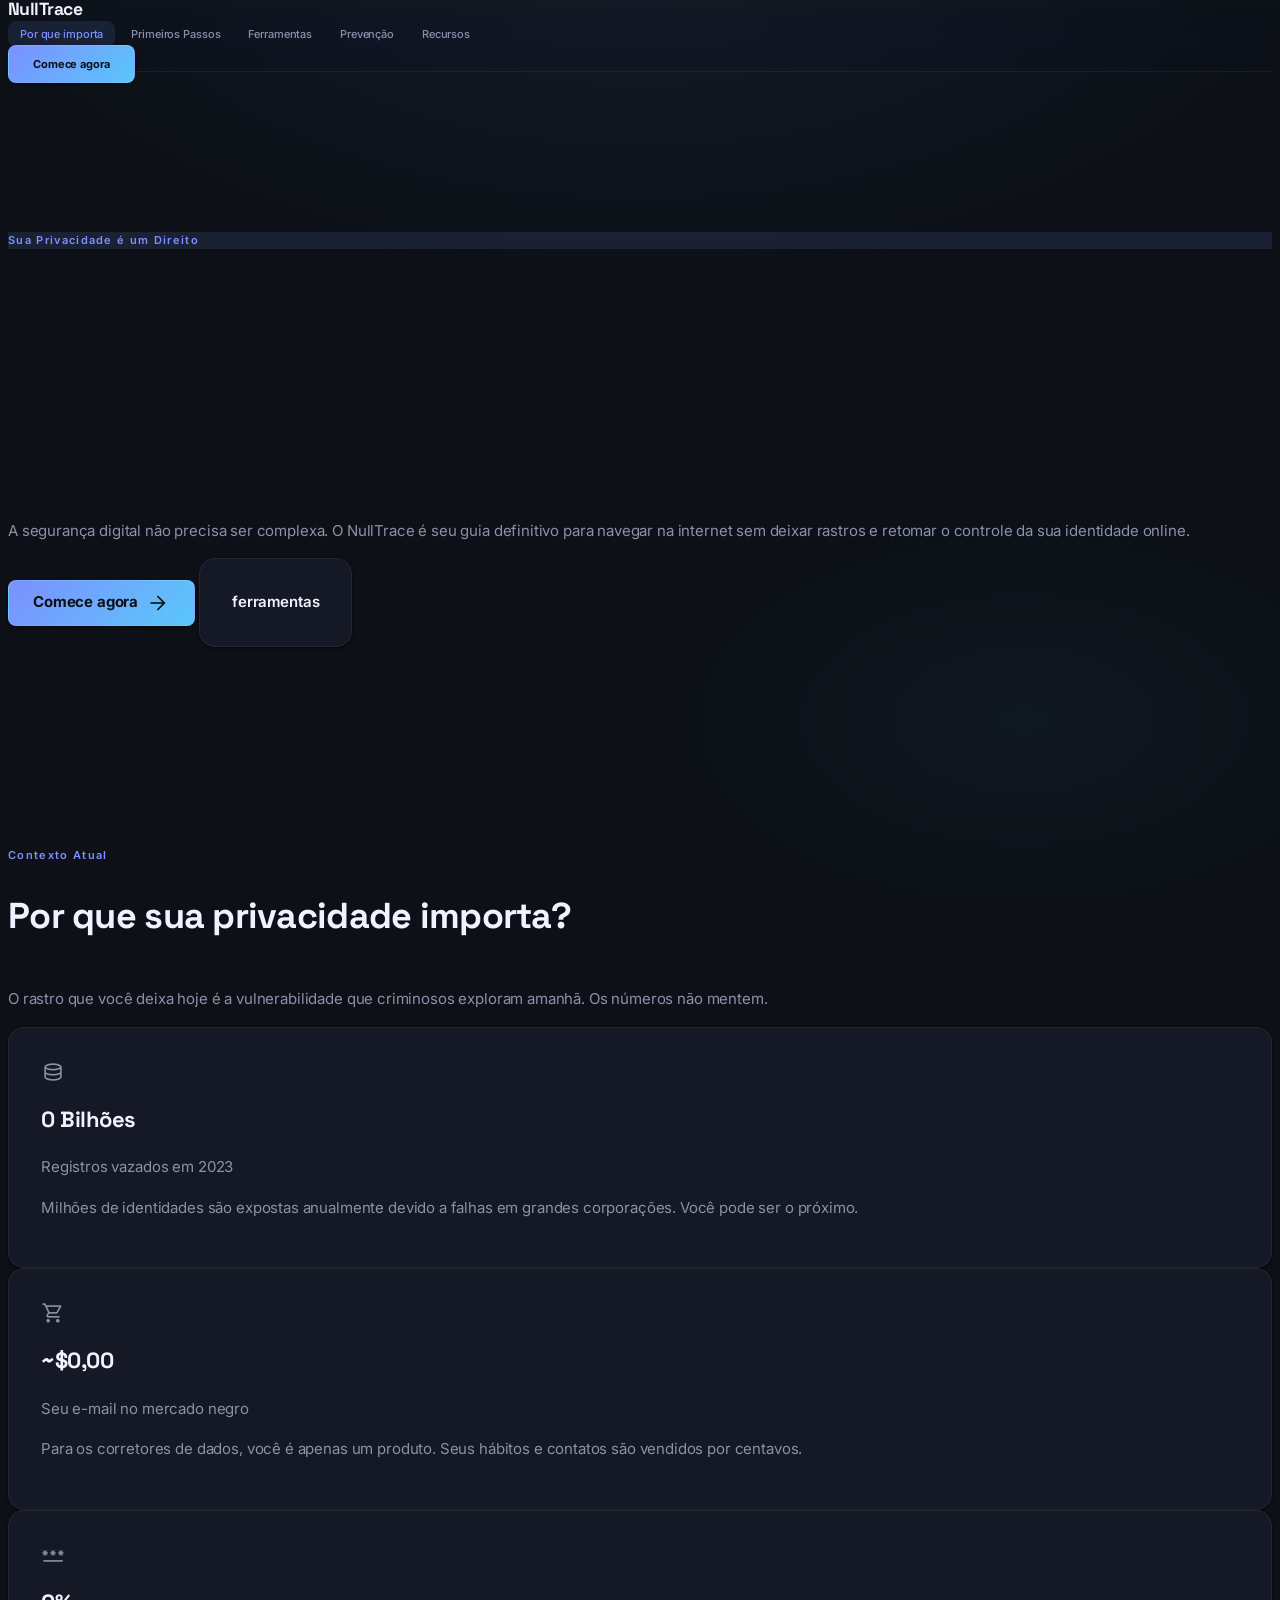
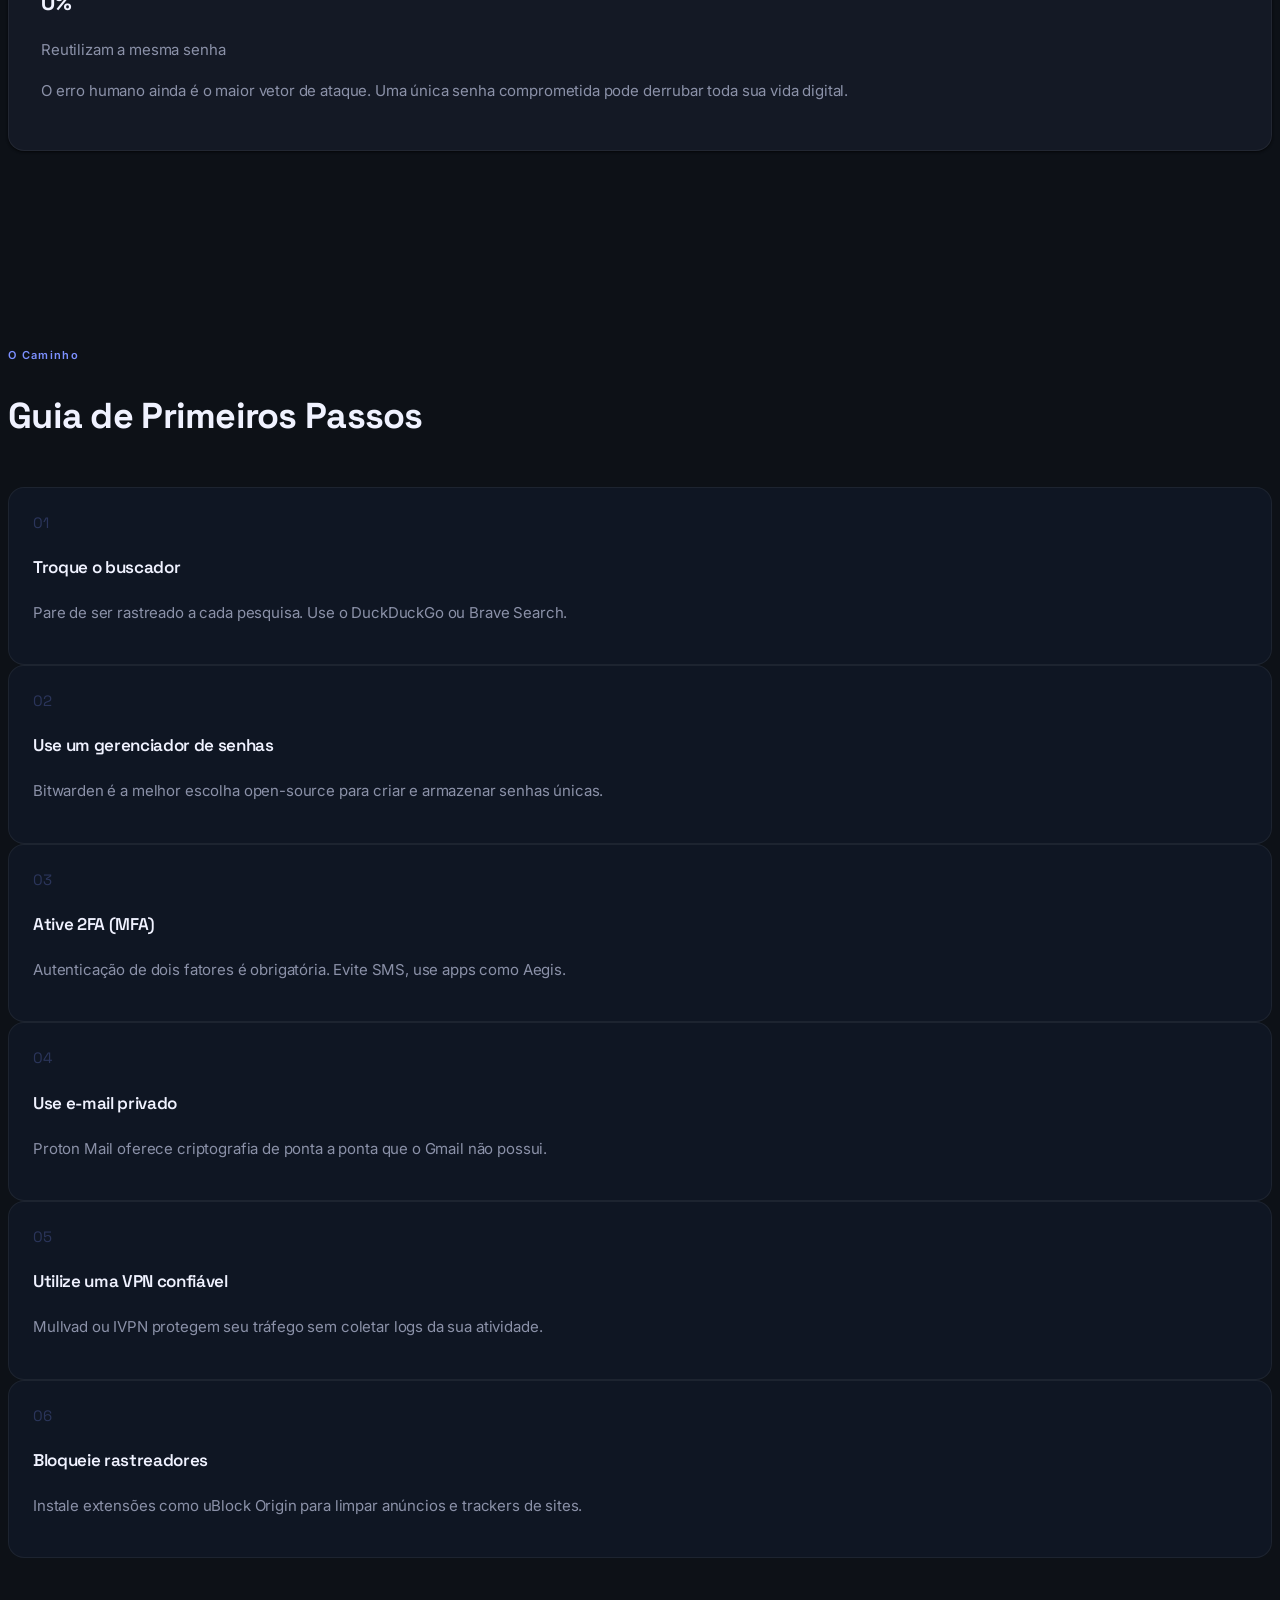
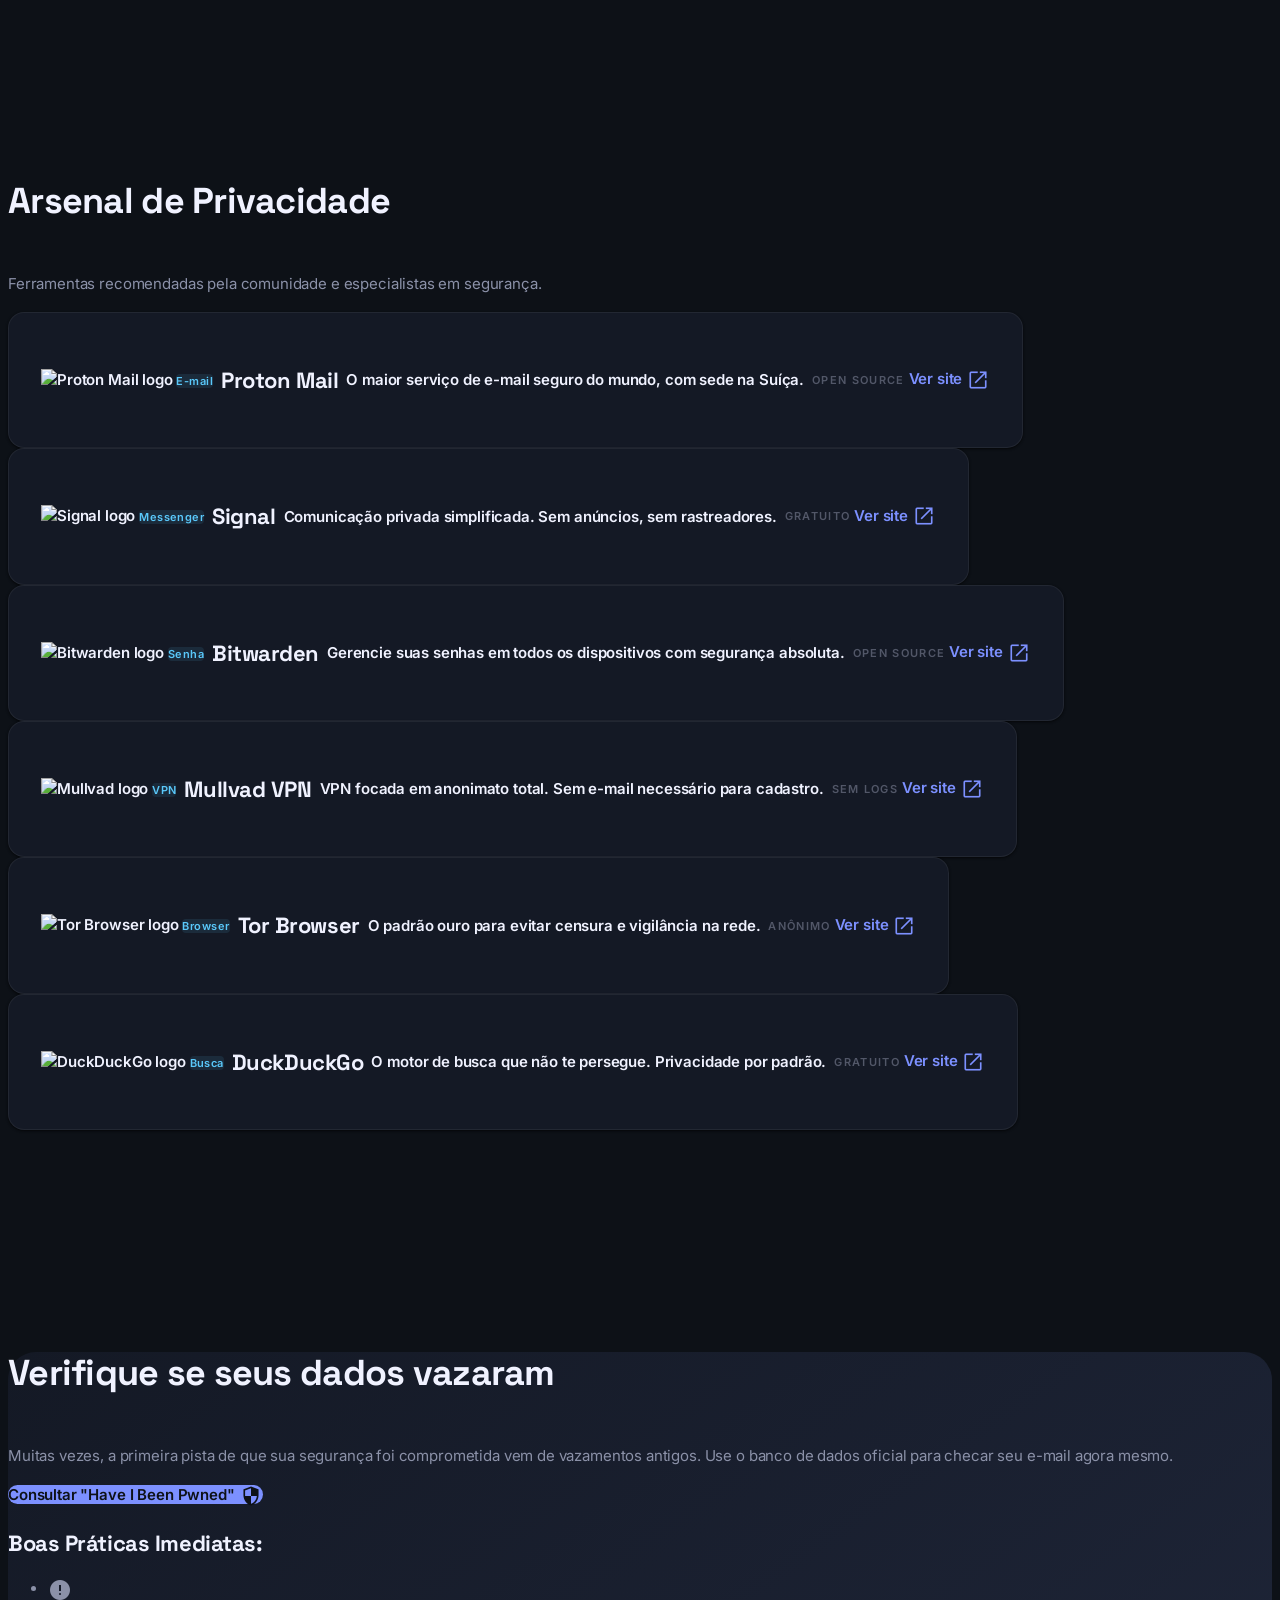
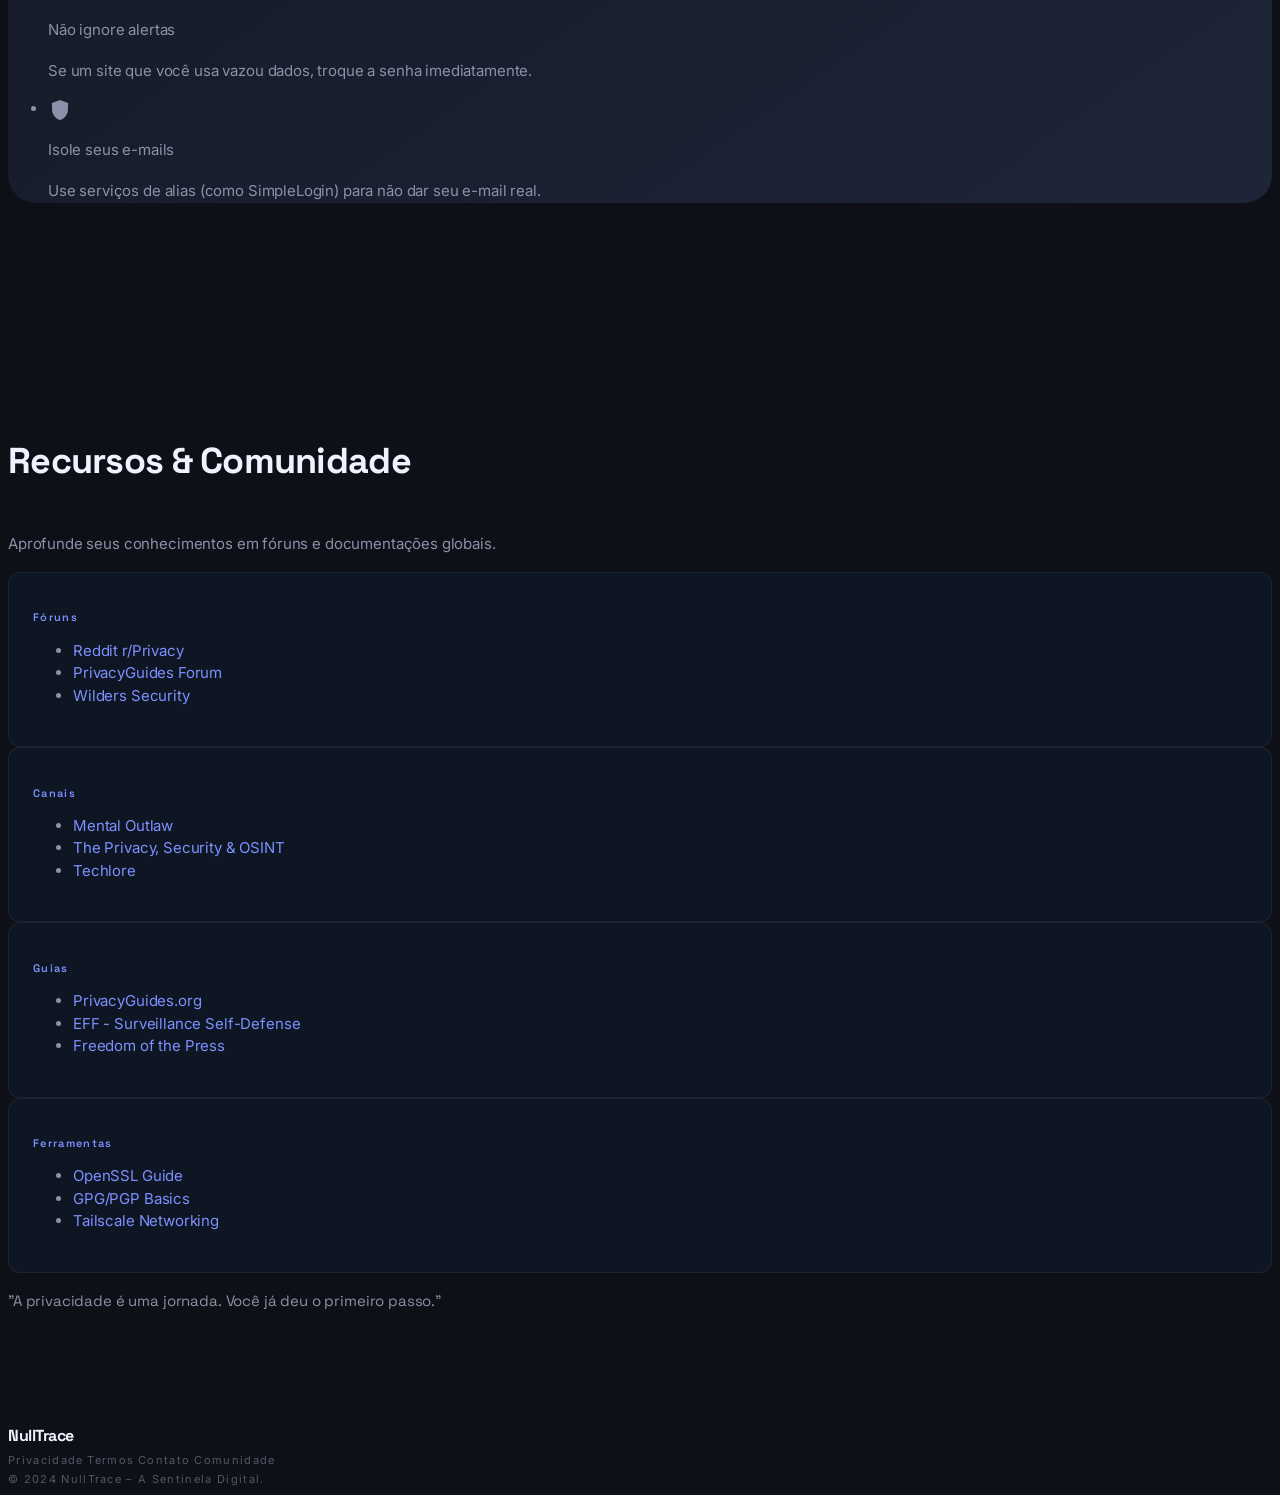
==== commit 73ccbfd0: "feat: implement smooth scrolling with Lenis and interactive typing and counter animations" ====
--- a/index.html
+++ b/index.html
@@ -25,7 +25,7 @@
     <nav
         class="fixed top-0 w-full z-50 bg-[#0e1322]/60 backdrop-blur-xl transition-all duration-300 shadow-[0_20px_50px_rgba(37,99,235,0.08)]">
         <div class="flex justify-between items-center px-8 py-4 max-w-7xl mx-auto gap-12">
-            <a class="text-2xl font-bold tracking-tighter text-white dark:text-slate-50" href="#">NullTrace</a>
+            <a class="smooth-scroll text-2xl font-bold tracking-tighter text-white dark:text-slate-50" href="#">NullTrace</a>
             <div class="hidden md:flex items-center space-x-12 mx-8">
                 <a class="nav-link text-blue-500 font-semibold border-b-2 border-blue-600 pb-1 text-sm uppercase tracking-widest transition-colors"
                     href="#por-que-importa">Por que importa</a>
@@ -56,7 +56,8 @@
                     <span class="mr-2 flex h-2 w-2 rounded-full bg-primary animate-pulse"></span>
                     Sua Privacidade é um Direito
                 </div>
-                <h1 id="hero-title" class="text-5xl md:text-7xl font-bold tracking-tighter text-white leading-tight min-h-[3em]">
+                <h1 id="hero-title"
+                    class="text-5xl md:text-7xl font-bold tracking-tighter text-white leading-tight min-h-[3em]">
                     Seus dados são seu <span class="text-secondary">patrimônio</span>.
                     Proteja-os.
                     <span class="typing-cursor"></span>
@@ -70,10 +71,10 @@
                         class="bg-gradient-to-r from-primary-container to-secondary-container text-white px-8 py-4 rounded-xl font-bold text-lg hover:scale-[1.02] transition-transform flex items-center justify-center gap-2">
                         Comece agora <span class="material-symbols-outlined">arrow_forward</span>
                     </a>
-                    <button
-                        class="bg-surface-container hover:bg-surface-container-high text-white px-8 py-4 rounded-xl font-bold text-lg transition-all border border-outline-variant/20 flex items-center justify-center gap-2">
-                        Ver ferramentas
-                    </button>
+                    <a href="#ferramentas"
+                        class="smooth-scroll bg-surface-container hover:bg-surface-container-high text-white px-8 py-4 rounded-xl font-bold text-lg transition-all border border-outline-variant/20 flex items-center justify-center gap-2">
+                        ferramentas
+                    </a>
                 </div>
             </div>
         </div>
@@ -94,7 +95,8 @@
                 <div
                     class="bg-surface-container p-8 rounded-xl border border-outline-variant/10 hover:-translate-y-2 hover:shadow-[0_20px_40px_rgba(37,99,235,0.1)] transition-all duration-300">
                     <span class="material-symbols-outlined text-secondary text-4xl mb-6">database</span>
-                    <h3 class="text-4xl font-bold text-white mb-2 stat-counter" data-target="10" data-suffix=" Bilhões">0 Bilhões</h3>
+                    <h3 class="text-4xl font-bold text-white mb-2 stat-counter" data-target="10" data-suffix=" Bilhões">
+                        0 Bilhões</h3>
                     <p class="text-primary font-semibold mb-4">Registros vazados em 2023</p>
                     <p class="text-on-surface-variant text-sm leading-relaxed">Milhões de identidades são expostas
                         anualmente devido a falhas em grandes corporações. Você pode ser o próximo.</p>
@@ -103,7 +105,8 @@
                 <div
                     class="bg-surface-container p-8 rounded-xl border border-outline-variant/10 hover:-translate-y-2 hover:shadow-[0_20px_40px_rgba(37,99,235,0.1)] transition-all duration-300">
                     <span class="material-symbols-outlined text-secondary text-4xl mb-6">shopping_cart</span>
-                    <h3 class="text-4xl font-bold text-white mb-2 stat-counter" data-target="0.10" data-prefix="~$" data-decimals="2">~$0,00</h3>
+                    <h3 class="text-4xl font-bold text-white mb-2 stat-counter" data-target="0.10" data-prefix="~$"
+                        data-decimals="2">~$0,00</h3>
                     <p class="text-primary font-semibold mb-4">Seu e-mail no mercado negro</p>
                     <p class="text-on-surface-variant text-sm leading-relaxed">Para os corretores de dados, você é
                         apenas um produto. Seus hábitos e contatos são vendidos por centavos.</p>
@@ -386,33 +389,46 @@
                 <div class="space-y-4">
                     <h4 class="text-primary font-bold uppercase tracking-widest text-xs">Fóruns</h4>
                     <ul class="space-y-2 text-on-surface-variant text-sm">
-                        <li><a class="hover:text-white transition-colors" href="https://www.reddit.com/r/privacy/" target="_blank">Reddit r/Privacy</a></li>
-                        <li><a class="hover:text-white transition-colors" href="https://discuss.privacyguides.net/" target="_blank">PrivacyGuides Forum</a></li>
-                        <li><a class="hover:text-white transition-colors" href="https://www.wilderssecurity.com/" target="_blank">Wilders Security</a></li>
+                        <li><a class="hover:text-white transition-colors" href="https://www.reddit.com/r/privacy/"
+                                target="_blank">Reddit r/Privacy</a></li>
+                        <li><a class="hover:text-white transition-colors" href="https://discuss.privacyguides.net/"
+                                target="_blank">PrivacyGuides Forum</a></li>
+                        <li><a class="hover:text-white transition-colors" href="https://www.wilderssecurity.com/"
+                                target="_blank">Wilders Security</a></li>
                     </ul>
                 </div>
                 <div class="space-y-4">
                     <h4 class="text-primary font-bold uppercase tracking-widest text-xs">Canais</h4>
                     <ul class="space-y-2 text-on-surface-variant text-sm">
-                        <li><a class="hover:text-white transition-colors" href="https://www.youtube.com/@MentalOutlaw" target="_blank">Mental Outlaw</a></li>
-                        <li><a class="hover:text-white transition-colors" href="https://www.inteltechniques.com/podcast.html" target="_blank">The Privacy, Security &amp; OSINT</a></li>
-                        <li><a class="hover:text-white transition-colors" href="https://www.youtube.com/@Techlore" target="_blank">Techlore</a></li>
+                        <li><a class="hover:text-white transition-colors" href="https://www.youtube.com/@MentalOutlaw"
+                                target="_blank">Mental Outlaw</a></li>
+                        <li><a class="hover:text-white transition-colors"
+                                href="https://www.inteltechniques.com/podcast.html" target="_blank">The Privacy,
+                                Security &amp; OSINT</a></li>
+                        <li><a class="hover:text-white transition-colors" href="https://www.youtube.com/@Techlore"
+                                target="_blank">Techlore</a></li>
                     </ul>
                 </div>
                 <div class="space-y-4">
                     <h4 class="text-primary font-bold uppercase tracking-widest text-xs">Guias</h4>
                     <ul class="space-y-2 text-on-surface-variant text-sm">
-                        <li><a class="hover:text-white transition-colors" href="https://www.privacyguides.org/" target="_blank">PrivacyGuides.org</a></li>
-                        <li><a class="hover:text-white transition-colors" href="https://ssd.eff.org/" target="_blank">EFF - Surveillance Self-Defense</a></li>
-                        <li><a class="hover:text-white transition-colors" href="https://freedom.press/" target="_blank">Freedom of the Press</a></li>
+                        <li><a class="hover:text-white transition-colors" href="https://www.privacyguides.org/"
+                                target="_blank">PrivacyGuides.org</a></li>
+                        <li><a class="hover:text-white transition-colors" href="https://ssd.eff.org/"
+                                target="_blank">EFF - Surveillance Self-Defense</a></li>
+                        <li><a class="hover:text-white transition-colors" href="https://freedom.press/"
+                                target="_blank">Freedom of the Press</a></li>
                     </ul>
                 </div>
                 <div class="space-y-4">
                     <h4 class="text-primary font-bold uppercase tracking-widest text-xs">Ferramentas</h4>
                     <ul class="space-y-2 text-on-surface-variant text-sm">
-                        <li><a class="hover:text-white transition-colors" href="https://www.openssl.org/docs/" target="_blank">OpenSSL Guide</a></li>
-                        <li><a class="hover:text-white transition-colors" href="https://gnupg.org/gph/en/manual.html" target="_blank">GPG/PGP Basics</a></li>
-                        <li><a class="hover:text-white transition-colors" href="https://tailscale.com/" target="_blank">Tailscale Networking</a></li>
+                        <li><a class="hover:text-white transition-colors" href="https://www.openssl.org/docs/"
+                                target="_blank">OpenSSL Guide</a></li>
+                        <li><a class="hover:text-white transition-colors" href="https://gnupg.org/gph/en/manual.html"
+                                target="_blank">GPG/PGP Basics</a></li>
+                        <li><a class="hover:text-white transition-colors" href="https://tailscale.com/"
+                                target="_blank">Tailscale Networking</a></li>
                     </ul>
                 </div>
             </div>
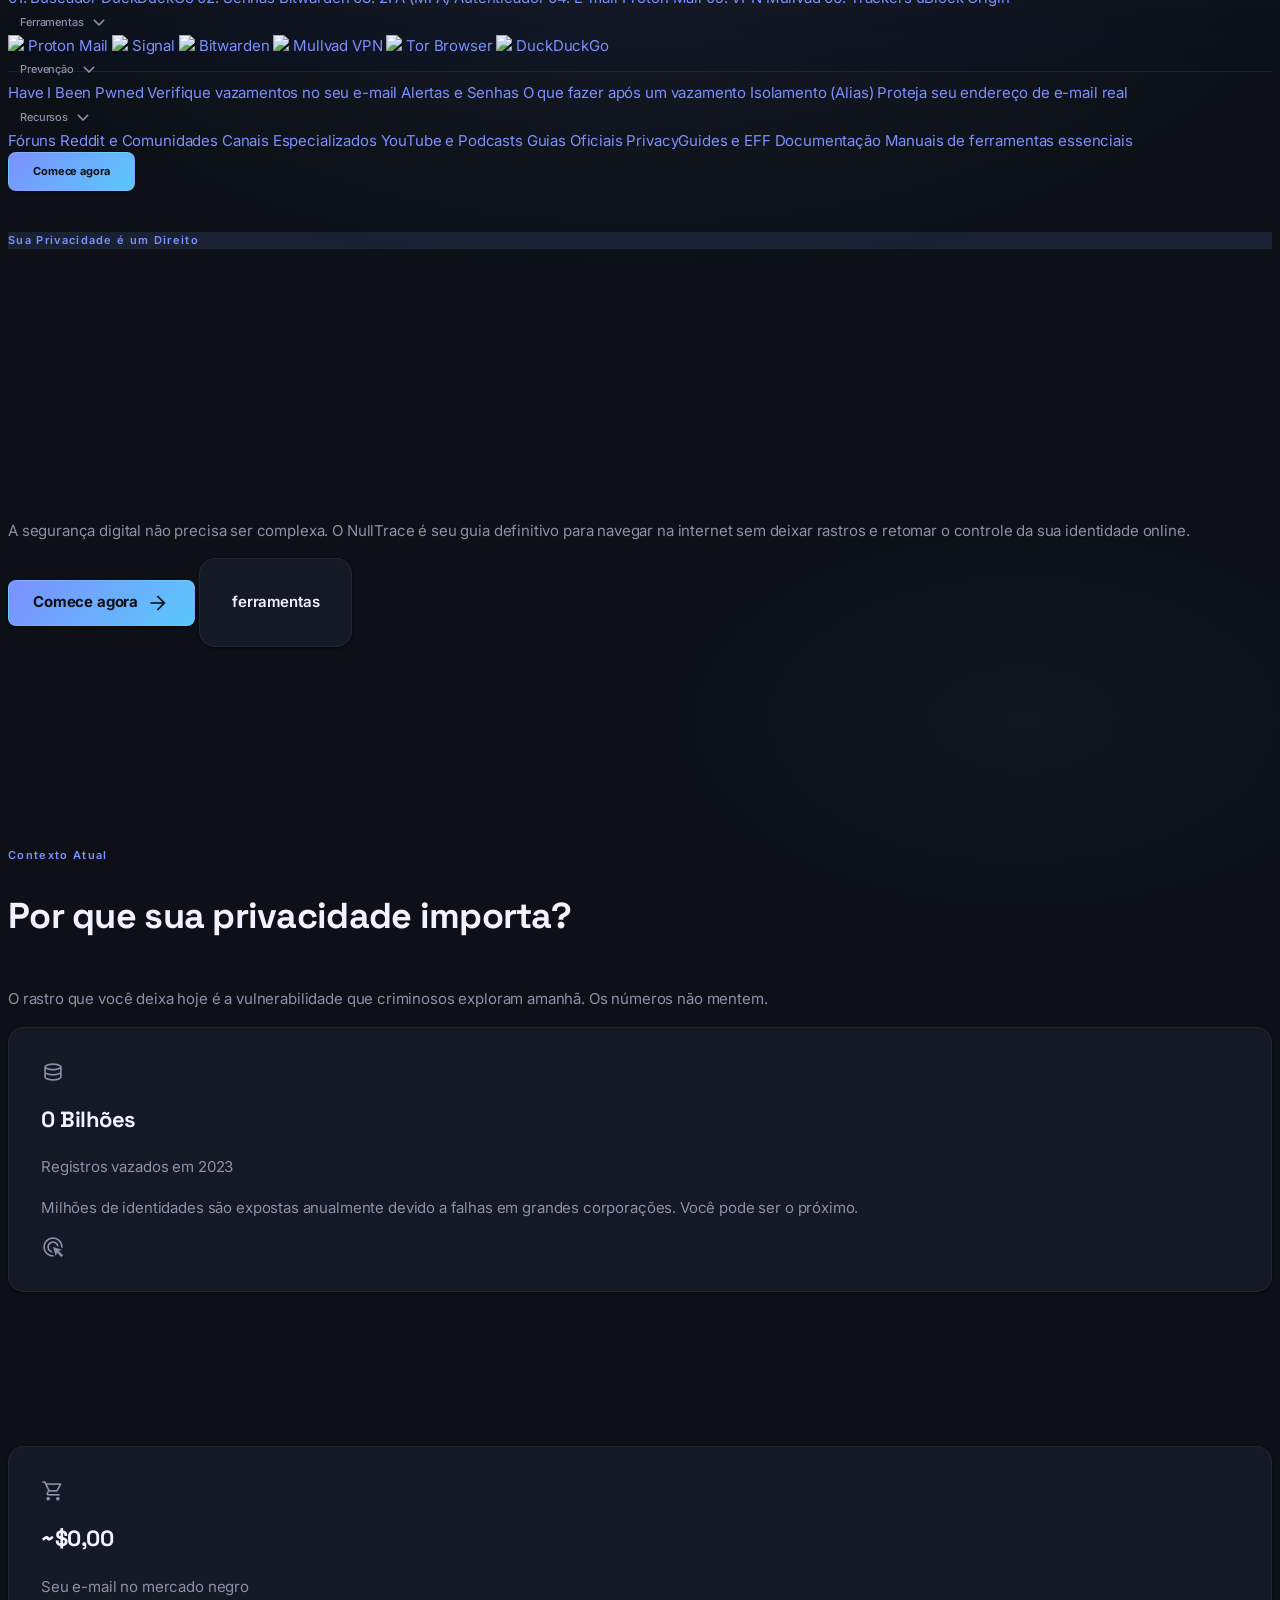
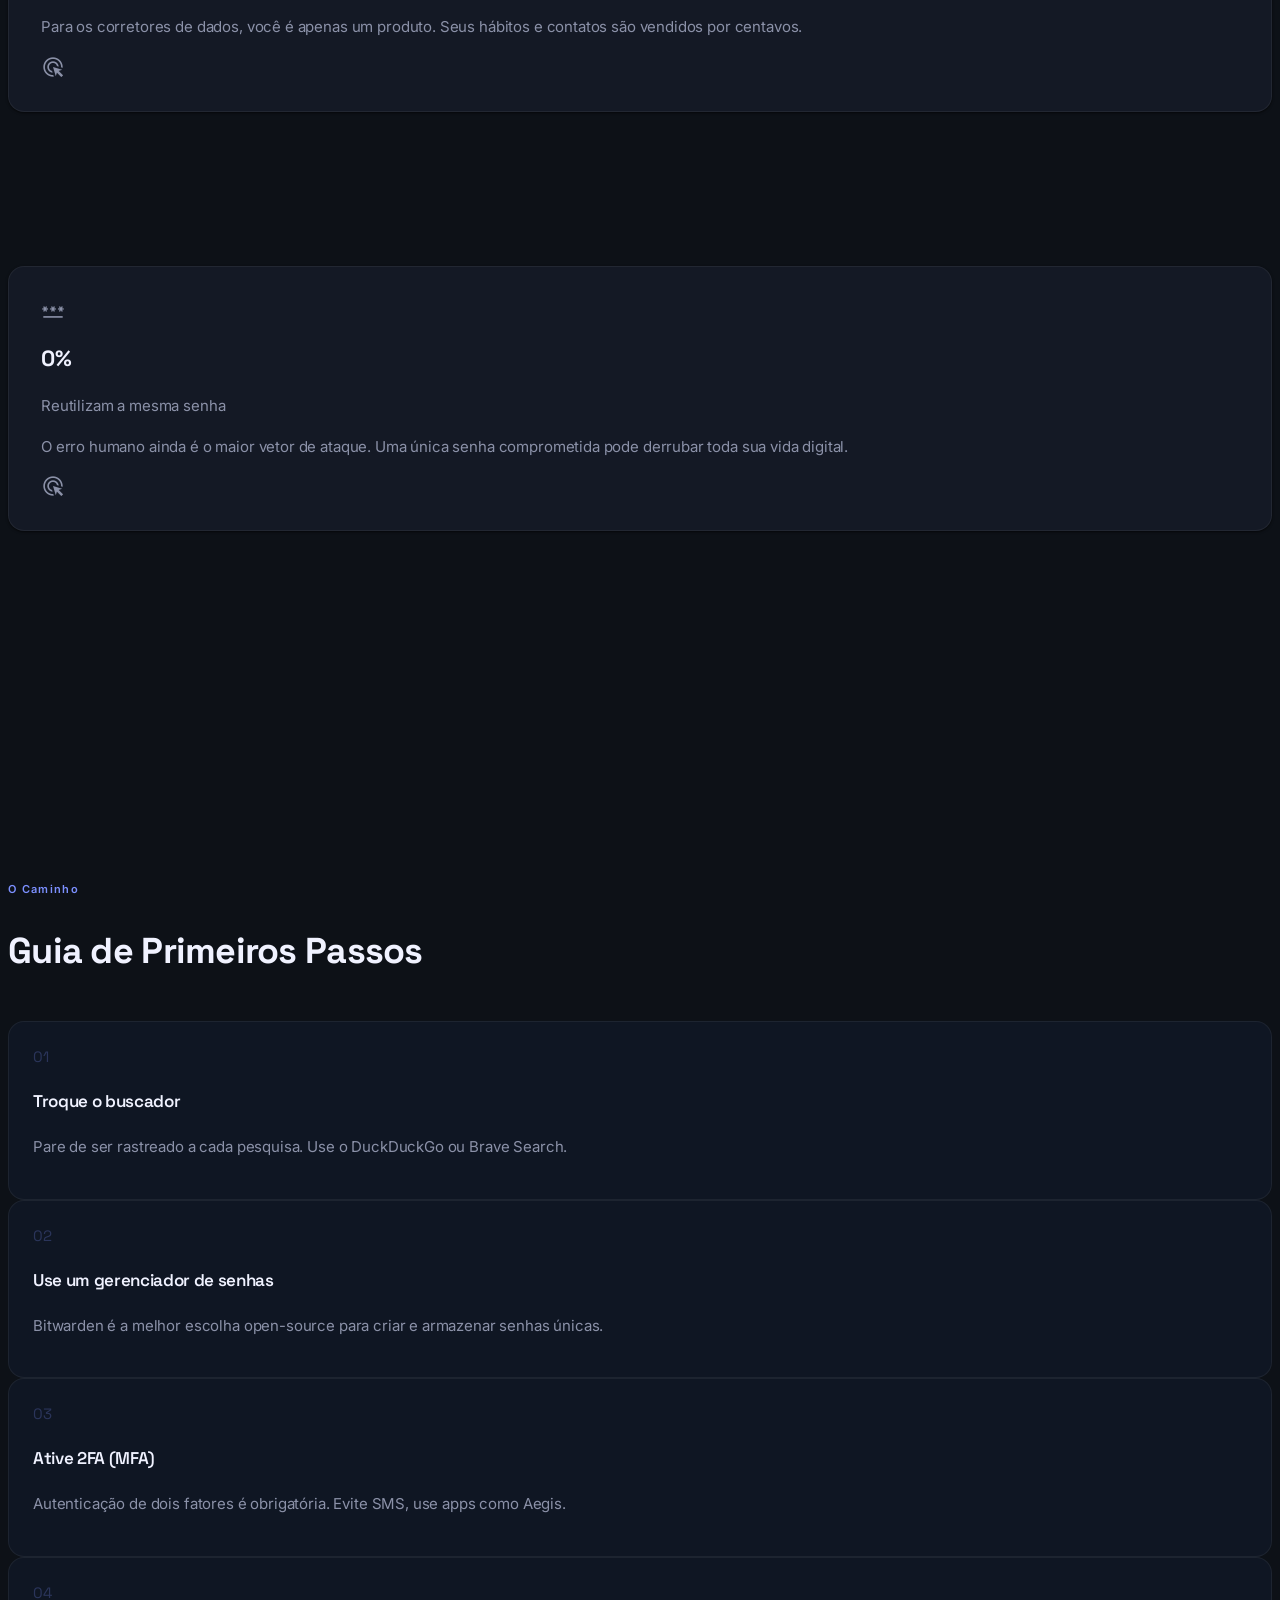
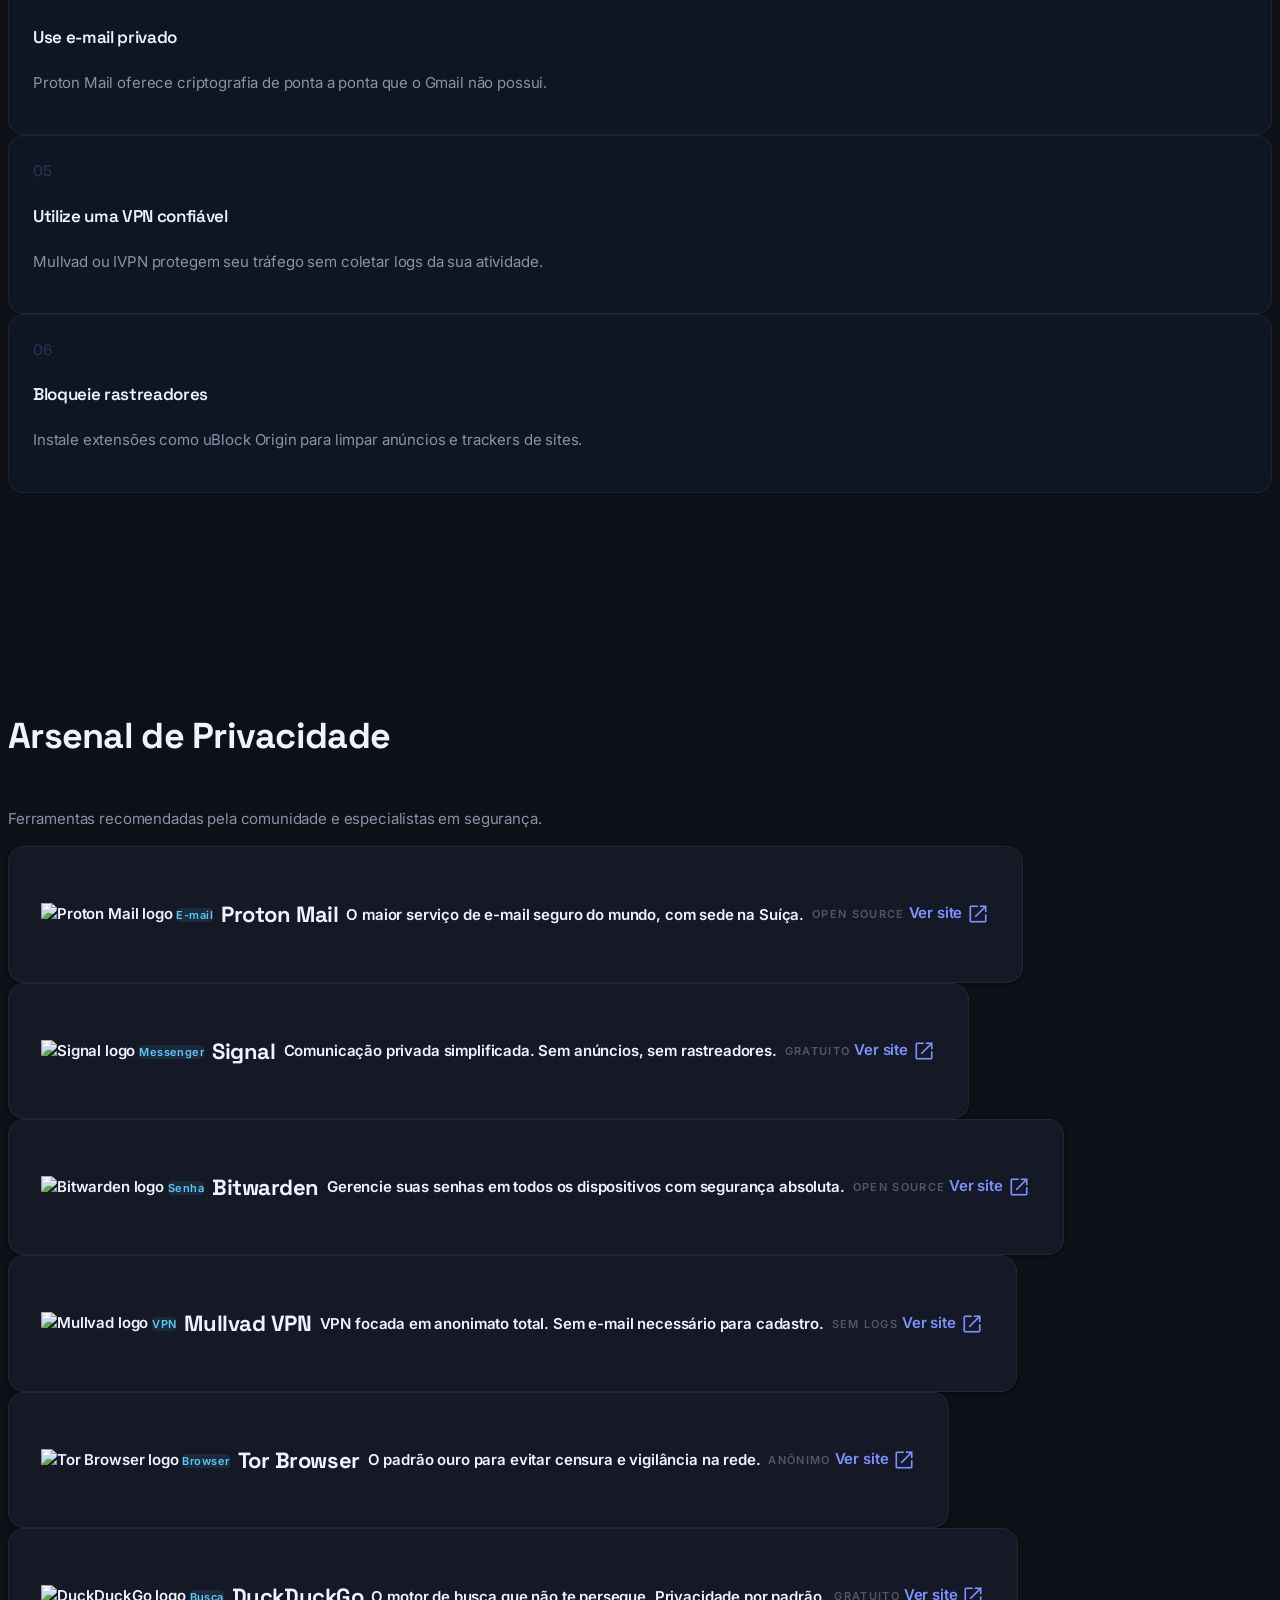
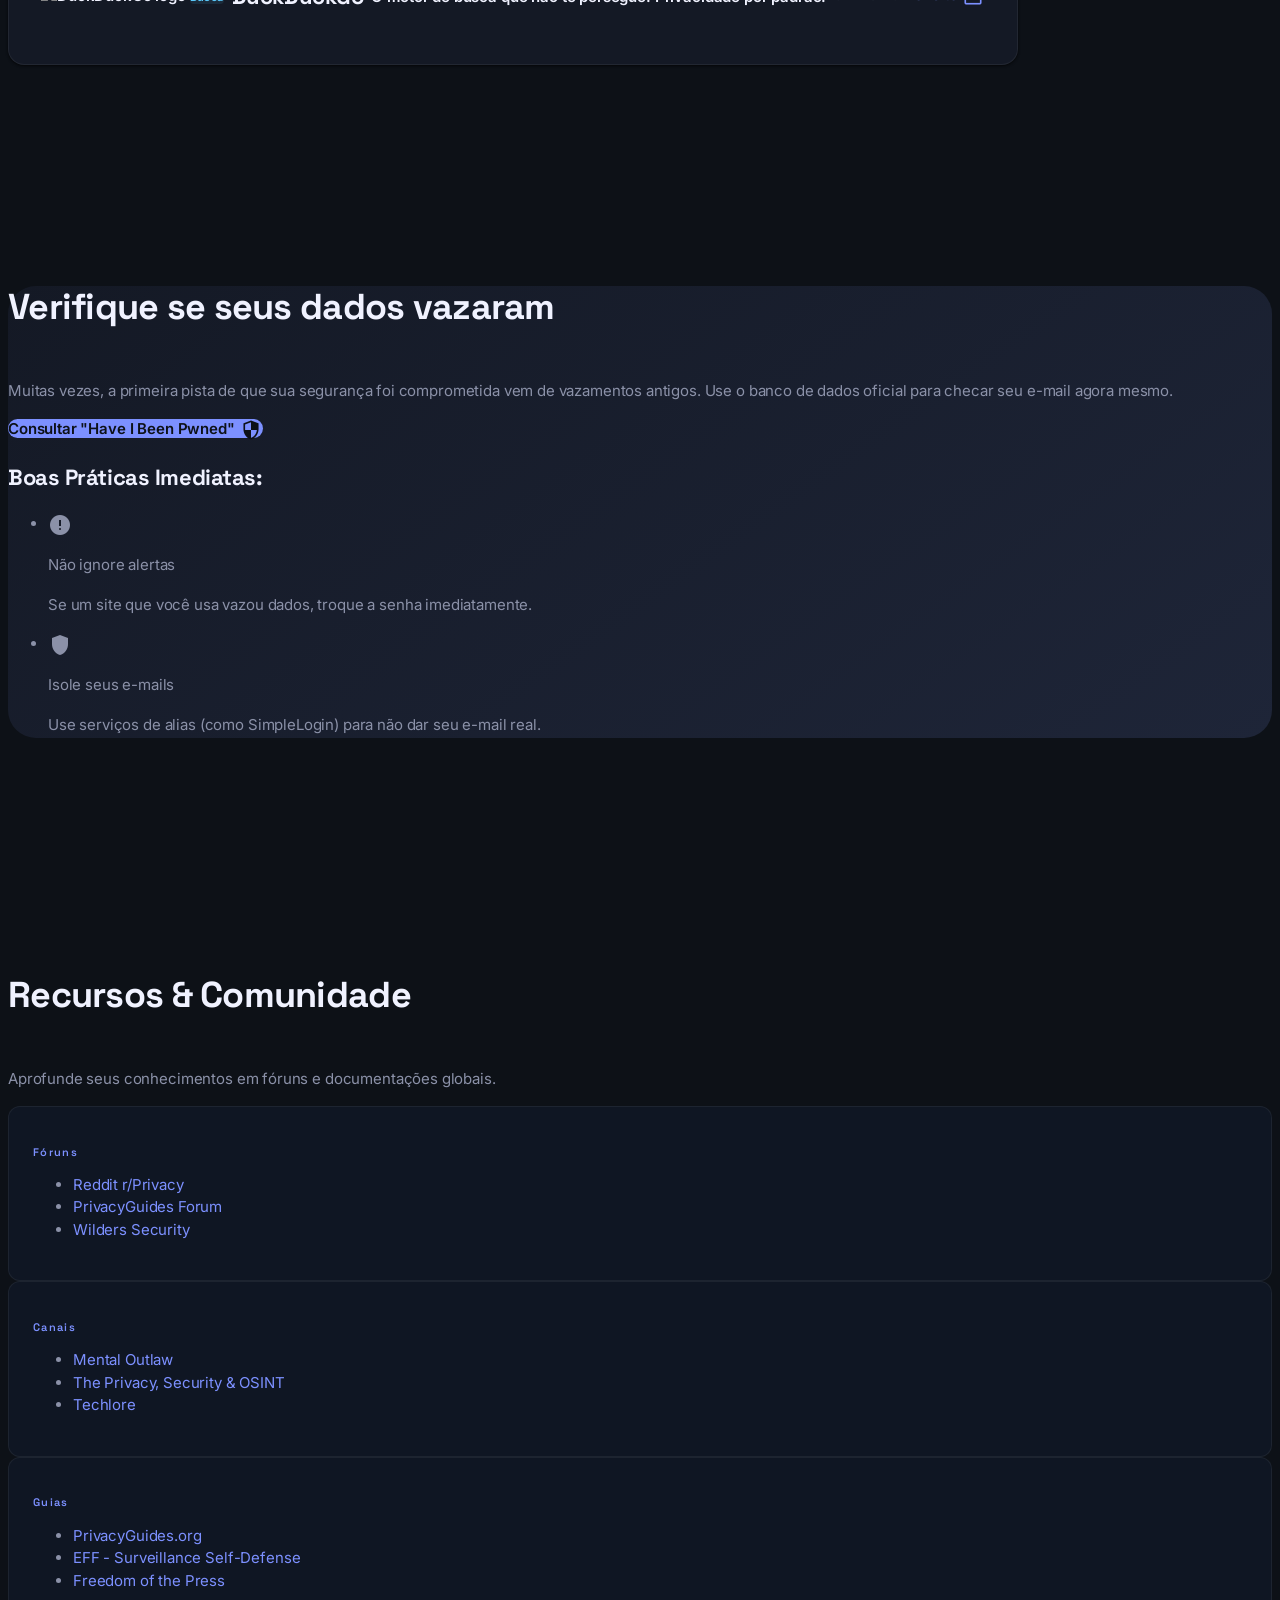
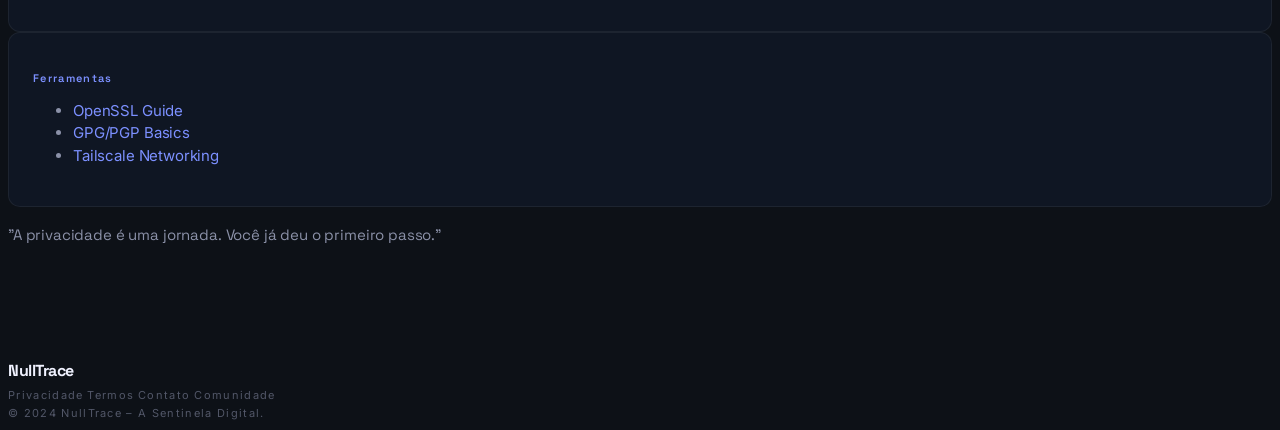
==== commit dd0b60dd: "feat: implement dropdown navigation menus with custom styling and tooltips" ====
--- a/index.html
+++ b/index.html
@@ -26,17 +26,154 @@
         class="fixed top-0 w-full z-50 bg-[#0e1322]/60 backdrop-blur-xl transition-all duration-300 shadow-[0_20px_50px_rgba(37,99,235,0.08)]">
         <div class="flex justify-between items-center px-8 py-4 max-w-7xl mx-auto gap-12">
             <a class="smooth-scroll text-2xl font-bold tracking-tighter text-white dark:text-slate-50" href="#">NullTrace</a>
-            <div class="hidden md:flex items-center space-x-12 mx-8">
-                <a class="nav-link text-blue-500 font-semibold border-b-2 border-blue-600 pb-1 text-sm uppercase tracking-widest transition-colors"
-                    href="#por-que-importa">Por que importa</a>
-                <a class="nav-link text-slate-400 hover:text-white border-b-2 border-transparent pb-1 text-sm uppercase tracking-widest transition-colors"
-                    href="#primeiros-passos">Primeiros Passos</a>
-                <a class="nav-link text-slate-400 hover:text-white border-b-2 border-transparent pb-1 text-sm uppercase tracking-widest transition-colors"
-                    href="#ferramentas">Ferramentas</a>
-                <a class="nav-link text-slate-400 hover:text-white border-b-2 border-transparent pb-1 text-sm uppercase tracking-widest transition-colors"
-                    href="#prevencao">Prevenção</a>
-                <a class="nav-link text-slate-400 hover:text-white border-b-2 border-transparent pb-1 text-sm uppercase tracking-widest transition-colors"
-                    href="#recursos">Recursos</a>
+            <div class="hidden md:flex items-center space-x-8 lg:space-x-12 mx-4 lg:mx-8">
+                <!-- Por que importa -->
+                <div class="relative group py-4">
+                    <a class="nav-link text-blue-500 font-semibold text-sm uppercase tracking-widest transition-colors flex items-center gap-1"
+                        href="#por-que-importa">
+                        Por que importa <span class="material-symbols-outlined text-[16px] transition-transform duration-300 group-hover:rotate-180">expand_more</span>
+                    </a>
+                    <div class="absolute left-1/2 -translate-x-1/2 top-full w-64 opacity-0 invisible group-hover:opacity-100 group-hover:visible transition-all duration-300 transform translate-y-2 group-hover:translate-y-0 z-50">
+                        <div class="bg-[#141925]/95 backdrop-blur-xl border border-outline-variant/20 rounded-2xl p-2 shadow-2xl">
+                            <a href="#por-que-importa" class="smooth-scroll flex flex-col px-4 py-3 rounded-xl hover:bg-white/5 transition-colors group/item">
+                                <span class="text-white font-bold text-sm">Registros Vazados</span>
+                                <span class="text-on-surface-variant text-xs group-hover/item:text-primary transition-colors">O tamanho do problema em 2023</span>
+                            </a>
+                            <a href="#por-que-importa" class="smooth-scroll flex flex-col px-4 py-3 rounded-xl hover:bg-white/5 transition-colors group/item">
+                                <span class="text-white font-bold text-sm">Mercado Negro</span>
+                                <span class="text-on-surface-variant text-xs group-hover/item:text-primary transition-colors">O valor dos seus dados</span>
+                            </a>
+                            <a href="#por-que-importa" class="smooth-scroll flex flex-col px-4 py-3 rounded-xl hover:bg-white/5 transition-colors group/item">
+                                <span class="text-white font-bold text-sm">Falha Humana</span>
+                                <span class="text-on-surface-variant text-xs group-hover/item:text-primary transition-colors">Senhas repetidas e vetores de ataque</span>
+                            </a>
+                        </div>
+                    </div>
+                </div>
+
+                <!-- Primeiros Passos -->
+                <div class="relative group py-4">
+                    <a class="nav-link text-slate-400 hover:text-white text-sm uppercase tracking-widest transition-colors flex items-center gap-1"
+                        href="#primeiros-passos">
+                        Primeiros Passos <span class="material-symbols-outlined text-[16px] transition-transform duration-300 group-hover:rotate-180">expand_more</span>
+                    </a>
+                    <div class="absolute left-1/2 -translate-x-1/2 top-full w-72 opacity-0 invisible group-hover:opacity-100 group-hover:visible transition-all duration-300 transform translate-y-2 group-hover:translate-y-0 z-50">
+                        <div class="bg-[#141925]/95 backdrop-blur-xl border border-outline-variant/20 rounded-2xl p-2 shadow-2xl grid grid-cols-2 gap-1">
+                            <a href="#primeiros-passos" class="smooth-scroll flex flex-col px-3 py-3 rounded-xl hover:bg-white/5 transition-colors group/item">
+                                <span class="text-white font-bold text-sm">01. Buscador</span>
+                                <span class="text-on-surface-variant text-[10px] uppercase tracking-wider group-hover/item:text-primary transition-colors mt-1">DuckDuckGo</span>
+                            </a>
+                            <a href="#primeiros-passos" class="smooth-scroll flex flex-col px-3 py-3 rounded-xl hover:bg-white/5 transition-colors group/item">
+                                <span class="text-white font-bold text-sm">02. Senhas</span>
+                                <span class="text-on-surface-variant text-[10px] uppercase tracking-wider group-hover/item:text-primary transition-colors mt-1">Bitwarden</span>
+                            </a>
+                            <a href="#primeiros-passos" class="smooth-scroll flex flex-col px-3 py-3 rounded-xl hover:bg-white/5 transition-colors group/item">
+                                <span class="text-white font-bold text-sm">03. 2FA (MFA)</span>
+                                <span class="text-on-surface-variant text-[10px] uppercase tracking-wider group-hover/item:text-primary transition-colors mt-1">Autenticador</span>
+                            </a>
+                            <a href="#primeiros-passos" class="smooth-scroll flex flex-col px-3 py-3 rounded-xl hover:bg-white/5 transition-colors group/item">
+                                <span class="text-white font-bold text-sm">04. E-mail</span>
+                                <span class="text-on-surface-variant text-[10px] uppercase tracking-wider group-hover/item:text-primary transition-colors mt-1">Proton Mail</span>
+                            </a>
+                            <a href="#primeiros-passos" class="smooth-scroll flex flex-col px-3 py-3 rounded-xl hover:bg-white/5 transition-colors group/item">
+                                <span class="text-white font-bold text-sm">05. VPN</span>
+                                <span class="text-on-surface-variant text-[10px] uppercase tracking-wider group-hover/item:text-primary transition-colors mt-1">Mullvad</span>
+                            </a>
+                            <a href="#primeiros-passos" class="smooth-scroll flex flex-col px-3 py-3 rounded-xl hover:bg-white/5 transition-colors group/item">
+                                <span class="text-white font-bold text-sm">06. Trackers</span>
+                                <span class="text-on-surface-variant text-[10px] uppercase tracking-wider group-hover/item:text-primary transition-colors mt-1">uBlock Origin</span>
+                            </a>
+                        </div>
+                    </div>
+                </div>
+
+                <!-- Ferramentas -->
+                <div class="relative group py-4">
+                    <a class="nav-link text-slate-400 hover:text-white text-sm uppercase tracking-widest transition-colors flex items-center gap-1"
+                        href="#ferramentas">
+                        Ferramentas <span class="material-symbols-outlined text-[16px] transition-transform duration-300 group-hover:rotate-180">expand_more</span>
+                    </a>
+                    <div class="absolute left-1/2 -translate-x-1/2 top-full w-56 opacity-0 invisible group-hover:opacity-100 group-hover:visible transition-all duration-300 transform translate-y-2 group-hover:translate-y-0 z-50">
+                        <div class="bg-[#141925]/95 backdrop-blur-xl border border-outline-variant/20 rounded-2xl p-2 shadow-2xl">
+                            <a href="#ferramentas" class="smooth-scroll flex items-center gap-3 px-4 py-3 rounded-xl hover:bg-white/5 transition-colors group/item">
+                                <img src="https://cdn.simpleicons.org/protonmail/b4c5ff" class="w-5 h-5 opacity-70 group-hover/item:opacity-100 transition-opacity">
+                                <span class="text-white font-bold text-sm">Proton Mail</span>
+                            </a>
+                            <a href="#ferramentas" class="smooth-scroll flex items-center gap-3 px-4 py-3 rounded-xl hover:bg-white/5 transition-colors group/item">
+                                <img src="https://cdn.simpleicons.org/signal/b4c5ff" class="w-5 h-5 opacity-70 group-hover/item:opacity-100 transition-opacity">
+                                <span class="text-white font-bold text-sm">Signal</span>
+                            </a>
+                            <a href="#ferramentas" class="smooth-scroll flex items-center gap-3 px-4 py-3 rounded-xl hover:bg-white/5 transition-colors group/item">
+                                <img src="https://cdn.simpleicons.org/bitwarden/b4c5ff" class="w-5 h-5 opacity-70 group-hover/item:opacity-100 transition-opacity">
+                                <span class="text-white font-bold text-sm">Bitwarden</span>
+                            </a>
+                            <a href="#ferramentas" class="smooth-scroll flex items-center gap-3 px-4 py-3 rounded-xl hover:bg-white/5 transition-colors group/item">
+                                <img src="https://cdn.simpleicons.org/mullvad/b4c5ff" class="w-5 h-5 opacity-70 group-hover/item:opacity-100 transition-opacity">
+                                <span class="text-white font-bold text-sm">Mullvad VPN</span>
+                            </a>
+                            <a href="#ferramentas" class="smooth-scroll flex items-center gap-3 px-4 py-3 rounded-xl hover:bg-white/5 transition-colors group/item">
+                                <img src="https://cdn.simpleicons.org/torbrowser/b4c5ff" class="w-5 h-5 opacity-70 group-hover/item:opacity-100 transition-opacity">
+                                <span class="text-white font-bold text-sm">Tor Browser</span>
+                            </a>
+                            <a href="#ferramentas" class="smooth-scroll flex items-center gap-3 px-4 py-3 rounded-xl hover:bg-white/5 transition-colors group/item">
+                                <img src="https://cdn.simpleicons.org/duckduckgo/b4c5ff" class="w-5 h-5 opacity-70 group-hover/item:opacity-100 transition-opacity">
+                                <span class="text-white font-bold text-sm">DuckDuckGo</span>
+                            </a>
+                        </div>
+                    </div>
+                </div>
+
+                <!-- Prevenção -->
+                <div class="relative group py-4">
+                    <a class="nav-link text-slate-400 hover:text-white text-sm uppercase tracking-widest transition-colors flex items-center gap-1"
+                        href="#prevencao">
+                        Prevenção <span class="material-symbols-outlined text-[16px] transition-transform duration-300 group-hover:rotate-180">expand_more</span>
+                    </a>
+                    <div class="absolute left-1/2 -translate-x-1/2 top-full w-64 opacity-0 invisible group-hover:opacity-100 group-hover:visible transition-all duration-300 transform translate-y-2 group-hover:translate-y-0 z-50">
+                        <div class="bg-[#141925]/95 backdrop-blur-xl border border-outline-variant/20 rounded-2xl p-2 shadow-2xl">
+                            <a href="#prevencao" class="smooth-scroll flex flex-col px-4 py-3 rounded-xl hover:bg-white/5 transition-colors group/item">
+                                <span class="text-white font-bold text-sm">Have I Been Pwned</span>
+                                <span class="text-on-surface-variant text-xs group-hover/item:text-primary transition-colors">Verifique vazamentos no seu e-mail</span>
+                            </a>
+                            <a href="#prevencao" class="smooth-scroll flex flex-col px-4 py-3 rounded-xl hover:bg-white/5 transition-colors group/item">
+                                <span class="text-white font-bold text-sm">Alertas e Senhas</span>
+                                <span class="text-on-surface-variant text-xs group-hover/item:text-primary transition-colors">O que fazer após um vazamento</span>
+                            </a>
+                            <a href="#prevencao" class="smooth-scroll flex flex-col px-4 py-3 rounded-xl hover:bg-white/5 transition-colors group/item">
+                                <span class="text-white font-bold text-sm">Isolamento (Alias)</span>
+                                <span class="text-on-surface-variant text-xs group-hover/item:text-primary transition-colors">Proteja seu endereço de e-mail real</span>
+                            </a>
+                        </div>
+                    </div>
+                </div>
+
+                <!-- Recursos -->
+                <div class="relative group py-4">
+                    <a class="nav-link text-slate-400 hover:text-white text-sm uppercase tracking-widest transition-colors flex items-center gap-1"
+                        href="#recursos">
+                        Recursos <span class="material-symbols-outlined text-[16px] transition-transform duration-300 group-hover:rotate-180">expand_more</span>
+                    </a>
+                    <div class="absolute right-0 top-full w-64 opacity-0 invisible group-hover:opacity-100 group-hover:visible transition-all duration-300 transform translate-y-2 group-hover:translate-y-0 z-50">
+                        <div class="bg-[#141925]/95 backdrop-blur-xl border border-outline-variant/20 rounded-2xl p-2 shadow-2xl">
+                            <a href="#recursos" class="smooth-scroll flex flex-col px-4 py-3 rounded-xl hover:bg-white/5 transition-colors group/item">
+                                <span class="text-white font-bold text-sm">Fóruns</span>
+                                <span class="text-on-surface-variant text-xs group-hover/item:text-primary transition-colors">Reddit e Comunidades</span>
+                            </a>
+                            <a href="#recursos" class="smooth-scroll flex flex-col px-4 py-3 rounded-xl hover:bg-white/5 transition-colors group/item">
+                                <span class="text-white font-bold text-sm">Canais Especializados</span>
+                                <span class="text-on-surface-variant text-xs group-hover/item:text-primary transition-colors">YouTube e Podcasts</span>
+                            </a>
+                            <a href="#recursos" class="smooth-scroll flex flex-col px-4 py-3 rounded-xl hover:bg-white/5 transition-colors group/item">
+                                <span class="text-white font-bold text-sm">Guias Oficiais</span>
+                                <span class="text-on-surface-variant text-xs group-hover/item:text-primary transition-colors">PrivacyGuides e EFF</span>
+                            </a>
+                            <a href="#recursos" class="smooth-scroll flex flex-col px-4 py-3 rounded-xl hover:bg-white/5 transition-colors group/item">
+                                <span class="text-white font-bold text-sm">Documentação</span>
+                                <span class="text-on-surface-variant text-xs group-hover/item:text-primary transition-colors">Manuais de ferramentas essenciais</span>
+                            </a>
+                        </div>
+                    </div>
+                </div>
             </div>
             <a href="comece-agora.html"
                 class="bg-gradient-to-r from-primary-container to-secondary-container text-on-primary-container px-6 py-2.5 rounded-xl font-semibold scale-95 duration-200 active:opacity-80 transition-all hover:shadow-[0_0_20px_rgba(37,99,235,0.3)] inline-block text-center whitespace-nowrap ml-4">
@@ -46,7 +183,7 @@
     </nav>
     <!-- Hero Section -->
     <header class="relative pt-32 pb-20 md:pt-48 md:pb-32 overflow-hidden bg-black">
-        <div class="absolute inset-0 opacity-10"
+        <div class="hero-bg-parallax absolute inset-0 opacity-10 scale-[1.15] origin-top"
             style="background-image: url('https://lh3.googleusercontent.com/aida-public/[base64]');">
         </div>
         <div class="max-w-7xl mx-auto px-8 relative z-10">
@@ -80,7 +217,7 @@
         </div>
     </header>
     <!-- Por que importa -->
-    <section class="py-24 bg-surface-container-low" id="por-que-importa">
+    <section class="py-24 bg-gradient-to-b from-[#090c15] to-[#1a2235]" id="por-que-importa">
         <div class="max-w-7xl mx-auto px-8">
             <div class="flex flex-col md:flex-row justify-between items-end mb-16 gap-6">
                 <div>
@@ -92,39 +229,89 @@
             </div>
             <div class="grid md:grid-cols-3 gap-8">
                 <!-- Card 1 -->
-                <div
-                    class="bg-surface-container p-8 rounded-xl border border-outline-variant/10 hover:-translate-y-2 hover:shadow-[0_20px_40px_rgba(37,99,235,0.1)] transition-all duration-300">
-                    <span class="material-symbols-outlined text-secondary text-4xl mb-6">database</span>
-                    <h3 class="text-4xl font-bold text-white mb-2 stat-counter" data-target="10" data-suffix=" Bilhões">
-                        0 Bilhões</h3>
-                    <p class="text-primary font-semibold mb-4">Registros vazados em 2023</p>
-                    <p class="text-on-surface-variant text-sm leading-relaxed">Milhões de identidades são expostas
-                        anualmente devido a falhas em grandes corporações. Você pode ser o próximo.</p>
-                </div>
+                <div class="group h-full min-h-[340px] perspective-1000 cursor-pointer" onclick="this.querySelector('.flip-card-inner').classList.toggle('rotate-y-180')">
+                    <div class="flip-card-inner relative w-full h-full transition-transform duration-700 transform-style-3d">
+                        <!-- Frente -->
+                        <div class="absolute inset-0 backface-hidden bg-surface-container p-8 rounded-xl border border-outline-variant/10 transition-all duration-300 flex flex-col justify-start">
+                            <span class="material-symbols-outlined text-secondary text-4xl mb-6">database</span>
+                            <h3 class="text-4xl font-bold text-white mb-2 stat-counter" data-target="10" data-suffix=" Bilhões">
+                                0 Bilhões</h3>
+                            <p class="text-primary font-semibold mb-4">Registros vazados em 2023</p>
+                            <p class="text-on-surface-variant text-sm leading-relaxed">Milhões de identidades são expostas
+                                anualmente devido a falhas em grandes corporações. Você pode ser o próximo.</p>
+                            <div class="mt-auto flex justify-end text-outline-variant opacity-70 transition-opacity">
+                                <span class="material-symbols-outlined text-sm animate-bounce">ads_click</span>
+                            </div>
+                        </div>
+                        <!-- Verso -->
+                        <div class="absolute inset-0 backface-hidden rotate-y-180 bg-[#141925] p-8 rounded-xl border border-secondary/30 transition-all duration-300 flex flex-col justify-center items-center text-center shadow-[0_0_30px_rgba(90,200,250,0.1)]">
+                            <span class="material-symbols-outlined text-secondary text-4xl mb-4">policy</span>
+                            <h4 class="text-xl font-bold text-white mb-3">A Solução</h4>
+                            <p class="text-on-surface-variant text-sm leading-relaxed">Sua senha, e-mail e CPF provavelmente já estão em alguma base pública. Utilize um Gerenciador de Senhas e verifique no Have I Been Pwned se você já foi afetado.</p>
+                            <div class="mt-auto flex justify-center text-secondary opacity-70">
+                                <span class="material-symbols-outlined text-sm">undo</span>
+                            </div>
+                        </div>
+                    </div>
+                </div>
+
                 <!-- Card 2 -->
-                <div
-                    class="bg-surface-container p-8 rounded-xl border border-outline-variant/10 hover:-translate-y-2 hover:shadow-[0_20px_40px_rgba(37,99,235,0.1)] transition-all duration-300">
-                    <span class="material-symbols-outlined text-secondary text-4xl mb-6">shopping_cart</span>
-                    <h3 class="text-4xl font-bold text-white mb-2 stat-counter" data-target="0.10" data-prefix="~$"
-                        data-decimals="2">~$0,00</h3>
-                    <p class="text-primary font-semibold mb-4">Seu e-mail no mercado negro</p>
-                    <p class="text-on-surface-variant text-sm leading-relaxed">Para os corretores de dados, você é
-                        apenas um produto. Seus hábitos e contatos são vendidos por centavos.</p>
-                </div>
+                <div class="group h-full min-h-[340px] perspective-1000 cursor-pointer" onclick="this.querySelector('.flip-card-inner').classList.toggle('rotate-y-180')">
+                    <div class="flip-card-inner relative w-full h-full transition-transform duration-700 transform-style-3d">
+                        <!-- Frente -->
+                        <div class="absolute inset-0 backface-hidden bg-surface-container p-8 rounded-xl border border-outline-variant/10 transition-all duration-300 flex flex-col justify-start">
+                            <span class="material-symbols-outlined text-secondary text-4xl mb-6">shopping_cart</span>
+                            <h3 class="text-4xl font-bold text-white mb-2 stat-counter" data-target="0.10" data-prefix="~$"
+                                data-decimals="2">~$0,00</h3>
+                            <p class="text-primary font-semibold mb-4">Seu e-mail no mercado negro</p>
+                            <p class="text-on-surface-variant text-sm leading-relaxed">Para os corretores de dados, você é
+                                apenas um produto. Seus hábitos e contatos são vendidos por centavos.</p>
+                            <div class="mt-auto flex justify-end text-outline-variant opacity-70 transition-opacity">
+                                <span class="material-symbols-outlined text-sm animate-bounce">ads_click</span>
+                            </div>
+                        </div>
+                        <!-- Verso -->
+                        <div class="absolute inset-0 backface-hidden rotate-y-180 bg-[#141925] p-8 rounded-xl border border-primary/30 transition-all duration-300 flex flex-col justify-center items-center text-center shadow-[0_0_30px_rgba(124,144,255,0.1)]">
+                            <span class="material-symbols-outlined text-primary text-4xl mb-4">visibility_off</span>
+                            <h4 class="text-xl font-bold text-white mb-3">O Contra-ataque</h4>
+                            <p class="text-on-surface-variant text-sm leading-relaxed">Corretores lucram montando seu perfil psicológico e financeiro. Adote serviços com criptografia de ponta a ponta e bloqueadores de rastreadores para secar essa fonte.</p>
+                            <div class="mt-auto flex justify-center text-primary opacity-70">
+                                <span class="material-symbols-outlined text-sm">undo</span>
+                            </div>
+                        </div>
+                    </div>
+                </div>
+
                 <!-- Card 3 -->
-                <div
-                    class="bg-surface-container p-8 rounded-xl border border-outline-variant/10 hover:-translate-y-2 hover:shadow-[0_20px_40px_rgba(37,99,235,0.1)] transition-all duration-300">
-                    <span class="material-symbols-outlined text-secondary text-4xl mb-6">password</span>
-                    <h3 class="text-4xl font-bold text-white mb-2 stat-counter" data-target="83" data-suffix="%">0%</h3>
-                    <p class="text-primary font-semibold mb-4">Reutilizam a mesma senha</p>
-                    <p class="text-on-surface-variant text-sm leading-relaxed">O erro humano ainda é o maior vetor de
-                        ataque. Uma única senha comprometida pode derrubar toda sua vida digital.</p>
+                <div class="group h-full min-h-[340px] perspective-1000 cursor-pointer" onclick="this.querySelector('.flip-card-inner').classList.toggle('rotate-y-180')">
+                    <div class="flip-card-inner relative w-full h-full transition-transform duration-700 transform-style-3d">
+                        <!-- Frente -->
+                        <div class="absolute inset-0 backface-hidden bg-surface-container p-8 rounded-xl border border-outline-variant/10 transition-all duration-300 flex flex-col justify-start">
+                            <span class="material-symbols-outlined text-secondary text-4xl mb-6">password</span>
+                            <h3 class="text-4xl font-bold text-white mb-2 stat-counter" data-target="83" data-suffix="%">0%</h3>
+                            <p class="text-primary font-semibold mb-4">Reutilizam a mesma senha</p>
+                            <p class="text-on-surface-variant text-sm leading-relaxed">O erro humano ainda é o maior vetor de
+                                ataque. Uma única senha comprometida pode derrubar toda sua vida digital.</p>
+                            <div class="mt-auto flex justify-end text-outline-variant opacity-70 transition-opacity">
+                                <span class="material-symbols-outlined text-sm animate-bounce">ads_click</span>
+                            </div>
+                        </div>
+                        <!-- Verso -->
+                        <div class="absolute inset-0 backface-hidden rotate-y-180 bg-[#141925] p-8 rounded-xl border border-tertiary/30 transition-all duration-300 flex flex-col justify-center items-center text-center shadow-[0_0_30px_rgba(157,114,255,0.1)]">
+                            <span class="material-symbols-outlined text-tertiary text-4xl mb-4">key</span>
+                            <h4 class="text-xl font-bold text-white mb-3">A Defesa</h4>
+                            <p class="text-on-surface-variant text-sm leading-relaxed">Comece gerando senhas únicas e extensas. Um Gerenciador de Senhas faz o trabalho pesado de criá-las. Por fim, ative a Autenticação de 2 Fatores (2FA) para proteção extra.</p>
+                            <div class="mt-auto flex justify-center text-tertiary opacity-70">
+                                <span class="material-symbols-outlined text-sm">undo</span>
+                            </div>
+                        </div>
+                    </div>
                 </div>
             </div>
         </div>
     </section>
     <!-- Guia de Primeiros Passos -->
-    <section class="py-24 bg-surface" id="primeiros-passos">
+    <section class="py-24 bg-gradient-to-b from-[#1a2235] to-[#090c15]" id="primeiros-passos">
         <div class="max-w-7xl mx-auto px-8">
             <div class="text-center mb-16">
                 <span class="text-primary font-bold uppercase tracking-[0.2em] text-sm">O Caminho</span>
@@ -207,7 +394,7 @@
         </div>
     </section>
     <!-- Ferramentas & Serviços (Bento Grid Style) -->
-    <section class="py-24 bg-surface-container-low" id="ferramentas">
+    <section class="py-24 bg-gradient-to-b from-[#090c15] to-[#1a2235]" id="ferramentas">
         <div class="max-w-7xl mx-auto px-8">
             <div class="mb-16">
                 <h2 class="text-4xl font-bold text-white">Arsenal de Privacidade</h2>
@@ -333,7 +520,7 @@
         </div>
     </section>
     <!-- Prevenção de Vazamentos -->
-    <section class="py-24 bg-surface" id="prevencao">
+    <section class="py-24 bg-gradient-to-b from-[#1a2235] to-[#090c15]" id="prevencao">
         <div class="max-w-7xl mx-auto px-8">
             <div
                 class="bg-gradient-to-br from-surface-container to-surface-container-highest p-8 md:p-16 rounded-3xl border border-primary-container/20 relative overflow-hidden">
@@ -378,7 +565,7 @@
         </div>
     </section>
     <!-- Recursos & Comunidade -->
-    <section class="py-24 bg-surface" id="recursos">
+    <section class="py-24 bg-gradient-to-b from-[#090c15] to-[#0e1322]" id="recursos">
         <div class="max-w-7xl mx-auto px-8">
             <div class="text-center mb-16">
                 <h2 class="text-4xl font-bold text-white">Recursos &amp; Comunidade</h2>
--- a/css/style.css
+++ b/css/style.css
@@ -1,40 +1,40 @@
-/* ═══════════════════════════════════════════════════════════════
-   NullTrace — Design System
-   Inspiração: Linear App — Minimalista, dark, levemente azulado
-   ═══════════════════════════════════════════════════════════════ */
-
-/* ── 1. Design Tokens — Variáveis Globais ─────────────────────── */
+/* â•â•â•â•â•â•â•â•â•â•â•â•â•â•â•â•â•â•â•â•â•â•â•â•â•â•â•â•â•â•â•â•â•â•â•â•â•â•â•â•â•â•â•â•â•â•â•â•â•â•â•â•â•â•â•â•â•â•â•â•â•â•â•
+   NullTrace â€” Design System
+   InspiraÃ§Ã£o: Linear App â€” Minimalista, dark, levemente azulado
+   â•â•â•â•â•â•â•â•â•â•â•â•â•â•â•â•â•â•â•â•â•â•â•â•â•â•â•â•â•â•â•â•â•â•â•â•â•â•â•â•â•â•â•â•â•â•â•â•â•â•â•â•â•â•â•â•â•â•â•â•â•â•â• */
+
+/* â”€â”€ 1. Design Tokens â€” VariÃ¡veis Globais â”€â”€â”€â”€â”€â”€â”€â”€â”€â”€â”€â”€â”€â”€â”€â”€â”€â”€â”€â”€â”€â”€â”€ */
 :root {
-  /* ─ Cores base ─ */
-  --color-bg:               #0d1117;   /* fundo principal — azul escuro profundo */
+  /* â”€ Cores base â”€ */
+  --color-bg:               #0d1117;   /* fundo principal â€” azul escuro profundo */
   --color-bg-subtle:        #0f1623;   /* fundo levemente mais claro */
-  --color-surface:          #141925;   /* superfície de cards */
+  --color-surface:          #141925;   /* superfÃ­cie de cards */
   --color-surface-raised:   #1a2033;   /* card hover / raised */
   --color-surface-overlay:  #1e2538;   /* overlays, modais */
 
-  /* ─ Cores de borda ─ */
+  /* â”€ Cores de borda â”€ */
   --color-border:           rgba(255, 255, 255, 0.06);
   --color-border-subtle:    rgba(255, 255, 255, 0.04);
   --color-border-strong:    rgba(255, 255, 255, 0.12);
   --color-border-accent:    rgba(124, 144, 255, 0.25);
 
-  /* ─ Cores de texto ─ */
-  --color-text-primary:     #f0f2ff;   /* títulos — quase branco com toque azulado */
-  --color-text-secondary:   #8b91a8;   /* texto suave — cinza azulado médio */
-  --color-text-tertiary:    #525768;   /* text muted — bem discreto */
+  /* â”€ Cores de texto â”€ */
+  --color-text-primary:     #f0f2ff;   /* tÃ­tulos â€” quase branco com toque azulado */
+  --color-text-secondary:   #8b91a8;   /* texto suave â€” cinza azulado mÃ©dio */
+  --color-text-tertiary:    #525768;   /* text muted â€” bem discreto */
   --color-text-inverse:     #0d1117;
 
-  /* ─ Acento — azul Linear ─ */
-  --color-accent:           #7c90ff;   /* azul elétrico suave */
+  /* â”€ Acento â€” azul Linear â”€ */
+  --color-accent:           #7c90ff;   /* azul elÃ©trico suave */
   --color-accent-hover:     #9baeff;
   --color-accent-muted:     rgba(124, 144, 255, 0.12);
   --color-accent-glow:      rgba(124, 144, 255, 0.20);
 
-  /* ─ Acento secundário — azul-ciano ─ */
+  /* â”€ Acento secundÃ¡rio â€” azul-ciano â”€ */
   --color-secondary:        #5ac8fa;
   --color-secondary-muted:  rgba(90, 200, 250, 0.10);
 
-  /* ─ Estados semânticos ─ */
+  /* â”€ Estados semÃ¢nticos â”€ */
   --color-success:          #3ddc84;
   --color-success-muted:    rgba(61, 220, 132, 0.12);
   --color-warning:          #f5a623;
@@ -42,7 +42,7 @@
   --color-error:            #ff6b6b;
   --color-error-muted:      rgba(255, 107, 107, 0.12);
 
-  /* ─ Tipografia ─ */
+  /* â”€ Tipografia â”€ */
   --font-display:   'Space Grotesk', system-ui, sans-serif;
   --font-body:      'Inter', system-ui, sans-serif;
   --font-mono:      'JetBrains Mono', 'Fira Code', monospace;
@@ -79,7 +79,7 @@
   --tracking-wide:    0.04em;
   --tracking-widest:  0.12em;
 
-  /* ─ Espaçamento ─ */
+  /* â”€ EspaÃ§amento â”€ */
   --space-1:   0.25rem;   /*  4px */
   --space-2:   0.5rem;    /*  8px */
   --space-3:   0.75rem;   /* 12px */
@@ -94,7 +94,7 @@
   --space-24:  6rem;      /* 96px */
   --space-32:  8rem;      /* 128px */
 
-  /* ─ Bordas / Radius ─ */
+  /* â”€ Bordas / Radius â”€ */
   --radius-sm:   4px;
   --radius-md:   8px;
   --radius-lg:   12px;
@@ -103,23 +103,23 @@
   --radius-3xl:  28px;
   --radius-full: 9999px;
 
-  /* ─ Sombras ─ */
+  /* â”€ Sombras â”€ */
   --shadow-sm:    0 1px 3px rgba(0, 0, 0, 0.4), 0 1px 2px rgba(0, 0, 0, 0.3);
   --shadow-md:    0 4px 12px rgba(0, 0, 0, 0.35), 0 2px 4px rgba(0, 0, 0, 0.25);
   --shadow-lg:    0 12px 32px rgba(0, 0, 0, 0.4), 0 4px 8px rgba(0, 0, 0, 0.3);
   --shadow-accent: 0 0 0 1px var(--color-border-accent), 0 8px 30px var(--color-accent-glow);
 
-  /* ─ Transições ─ */
+  /* â”€ TransiÃ§Ãµes â”€ */
   --transition-fast:   120ms cubic-bezier(0.16, 1, 0.3, 1);
   --transition-base:   220ms cubic-bezier(0.16, 1, 0.3, 1);
   --transition-slow:   380ms cubic-bezier(0.16, 1, 0.3, 1);
 
-  /* ─ Blur ─ */
+  /* â”€ Blur â”€ */
   --blur-nav: 20px;
 }
 
 
-/* ── 2. Reset & Base ─────────────────────────────────────────── */
+/* â”€â”€ 2. Reset & Base â”€â”€â”€â”€â”€â”€â”€â”€â”€â”€â”€â”€â”€â”€â”€â”€â”€â”€â”€â”€â”€â”€â”€â”€â”€â”€â”€â”€â”€â”€â”€â”€â”€â”€â”€â”€â”€â”€â”€â”€â”€â”€â”€ */
 *, *::before, *::after {
   box-sizing: border-box;
 }
@@ -140,7 +140,7 @@
   color: var(--color-text-secondary);
 }
 
-/* ─ Hierarquia tipográfica ─ */
+/* â”€ Hierarquia tipogrÃ¡fica â”€ */
 h1, h2, h3, h4, h5, h6 {
   font-family: var(--font-display);
   font-weight: var(--weight-bold);
@@ -165,26 +165,26 @@
 }
 a:hover { color: var(--color-accent-hover); }
 
-/* Seleção de texto */
+/* SeleÃ§Ã£o de texto */
 ::selection {
   background-color: var(--color-accent-muted);
   color: var(--color-text-primary);
 }
 
-/* ── 3. Ícones Material Symbols ──────────────────────────────── */
+/* â”€â”€ 3. Ãcones Material Symbols â”€â”€â”€â”€â”€â”€â”€â”€â”€â”€â”€â”€â”€â”€â”€â”€â”€â”€â”€â”€â”€â”€â”€â”€â”€â”€â”€â”€â”€â”€â”€â”€ */
 .material-symbols-outlined {
   font-variation-settings: 'FILL' 0, 'wght' 350, 'GRAD' -25, 'opsz' 24;
   vertical-align: middle;
   user-select: none;
 }
 
-/* ── 4. Navegação ────────────────────────────────────────────── */
+/* â”€â”€ 4. NavegaÃ§Ã£o â”€â”€â”€â”€â”€â”€â”€â”€â”€â”€â”€â”€â”€â”€â”€â”€â”€â”€â”€â”€â”€â”€â”€â”€â”€â”€â”€â”€â”€â”€â”€â”€â”€â”€â”€â”€â”€â”€â”€â”€â”€â”€â”€â”€â”€â”€ */
 nav {
   background-color: rgba(13, 17, 23, 0.5) !important; /* Mais transparente */
   border-bottom: 1px solid var(--color-border) !important;
   backdrop-filter: blur(12px) saturate(180%);
   -webkit-backdrop-filter: blur(12px) saturate(180%);
-  height: 64px; /* Fixando altura para consistência */
+  height: 64px; /* Fixando altura para consistÃªncia */
   display: flex;
   align-items: center;
 }
@@ -228,14 +228,14 @@
   background-color: var(--color-accent-muted) !important;
 }
 
-/* Botão "Comece agora" na Nav */
+/* BotÃ£o "Comece agora" na Nav */
 nav a.bg-gradient-to-r {
   font-size: var(--text-xs) !important;
   padding: 8px 16px !important;
   border-radius: var(--radius-md) !important;
 }
 
-/* ── 5. Hero Section ─────────────────────────────────────────── */
+/* â”€â”€ 5. Hero Section â”€â”€â”€â”€â”€â”€â”€â”€â”€â”€â”€â”€â”€â”€â”€â”€â”€â”€â”€â”€â”€â”€â”€â”€â”€â”€â”€â”€â”€â”€â”€â”€â”€â”€â”€â”€â”€â”€â”€â”€â”€â”€â”€ */
 header {
   padding-top: 160px !important; /* Mais respiro no topo */
   padding-bottom: 100px !important;
@@ -257,7 +257,7 @@
   background: radial-gradient(ellipse 70% 50% at 50% 0%, rgba(124, 144, 255, 0.10) 0%, transparent 65%);
 }
 
-/* Badge "Sua Privacidade é um Direito" */
+/* Badge "Sua Privacidade Ã© um Direito" */
 header .inline-flex.rounded-full {
   background-color: var(--color-accent-muted) !important;
   border-color: var(--color-border-accent) !important;
@@ -266,7 +266,7 @@
   letter-spacing: var(--tracking-widest);
 }
 
-/* Título Hero */
+/* TÃ­tulo Hero */
 header h1 {
   font-size: clamp(2.5rem, 6vw, var(--text-6xl));
   letter-spacing: var(--tracking-tight);
@@ -283,7 +283,7 @@
   background-clip: text;
 }
 
-/* Botão CTA primário */
+/* BotÃ£o CTA primÃ¡rio */
 .bg-gradient-to-r.from-primary-container.to-secondary-container,
 a[href="comece-agora.html"] {
   background: linear-gradient(135deg, var(--color-accent) 0%, var(--color-secondary) 100%) !important;
@@ -309,7 +309,7 @@
   filter: brightness(1.1);
 }
 
-/* Botão secundário "Ver ferramentas" */
+/* BotÃ£o secundÃ¡rio "Ver ferramentas" */
 .bg-surface-container.hover\:bg-surface-container-high,
 button.bg-surface-container {
   background-color: var(--color-surface) !important;
@@ -332,11 +332,10 @@
   transform: translateY(-2px);
 }
 
-/* ── 6. Seções — Mais espaçamento e clareza ───────────────────── */
+/* â”€â”€ 6. SeÃ§Ãµes â€” Mais espaÃ§amento e clareza â”€â”€â”€â”€â”€â”€â”€â”€â”€â”€â”€â”€â”€â”€â”€â”€â”€â”€â”€â”€â”€ */
 section {
   padding-top: var(--space-24) !important;
   padding-bottom: var(--space-24) !important;
-  background-color: var(--color-bg) !important;
 }
 
 /* Gaps maiores nos grids para "respirar" */
@@ -348,12 +347,12 @@
   .gap-x-12 { column-gap: var(--space-12) !important; }
 }
 
-/* Espaçamento extra abaixo dos títulos de seção */
+/* EspaÃ§amento extra abaixo dos tÃ­tulos de seÃ§Ã£o */
 section h2 {
   margin-bottom: var(--space-12) !important;
 }
 
-/* ─ Rótulos de seção (ex: "Contexto Atual") ─ */
+/* â”€ RÃ³tulos de seÃ§Ã£o (ex: "Contexto Atual") â”€ */
 .text-primary.font-bold.uppercase {
   font-size: var(--text-xs);
   letter-spacing: var(--tracking-widest);
@@ -361,7 +360,7 @@
   font-weight: var(--weight-semibold);
 }
 
-/* ── 7. Cards ────────────────────────────────────────────────── */
+/* â”€â”€ 7. Cards â”€â”€â”€â”€â”€â”€â”€â”€â”€â”€â”€â”€â”€â”€â”€â”€â”€â”€â”€â”€â”€â”€â”€â”€â”€â”€â”€â”€â”€â”€â”€â”€â”€â”€â”€â”€â”€â”€â”€â”€â”€â”€â”€â”€â”€â”€â”€â”€â”€â”€ */
 /* Cards stat "Por que importa" e Arsenal de Ferramentas */
 .bg-surface-container.rounded-xl,
 .bg-surface-container.flex.flex-col.h-full {
@@ -381,8 +380,8 @@
   box-shadow: var(--shadow-lg);
 }
 
-/* ── 8. Steps — "Primeiros Passos" (index.html) ──────────────── */
-/* Transformando os blocos de passos em cards por padrão */
+/* â”€â”€ 8. Steps â€” "Primeiros Passos" (index.html) â”€â”€â”€â”€â”€â”€â”€â”€â”€â”€â”€â”€â”€â”€â”€â”€ */
+/* Transformando os blocos de passos em cards por padrÃ£o */
 .group.flex.gap-6.p-6.rounded-xl {
   background-color: var(--color-bg-subtle) !important;
   border: 1px solid var(--color-border) !important;
@@ -397,7 +396,7 @@
   transform: scale(1.02);
 }
 
-/* ── 9. Recursos (index.html) — Transformando colunas em cards ── */
+/* â”€â”€ 9. Recursos (index.html) â€” Transformando colunas em cards â”€â”€ */
 #recursos .grid > div {
   background-color: var(--color-bg-subtle) !important;
   border: 1px solid var(--color-border) !important;
@@ -411,7 +410,7 @@
   background-color: var(--color-surface) !important;
 }
 
-/* Número dos steps */
+/* NÃºmero dos steps */
 .text-primary-container.opacity-50 {
   color: var(--color-accent) !important;
   opacity: 0.25;
@@ -422,14 +421,14 @@
   opacity: 0.8 !important;
 }
 
-/* ── 9. Seção de Prevenção ───────────────────────────────────── */
+/* â”€â”€ 9. SeÃ§Ã£o de PrevenÃ§Ã£o â”€â”€â”€â”€â”€â”€â”€â”€â”€â”€â”€â”€â”€â”€â”€â”€â”€â”€â”€â”€â”€â”€â”€â”€â”€â”€â”€â”€â”€â”€â”€â”€â”€â”€â”€â”€â”€ */
 .bg-gradient-to-br.from-surface-container.to-surface-container-highest {
   background: linear-gradient(145deg, var(--color-surface) 0%, var(--color-surface-overlay) 100%) !important;
   border-color: var(--color-border-accent) !important;
   border-radius: var(--radius-3xl) !important;
 }
 
-/* Botão "Consultar Have I Been Pwned" */
+/* BotÃ£o "Consultar Have I Been Pwned" */
 .bg-primary-container.text-white {
   background-color: var(--color-accent) !important;
   color: var(--color-bg) !important;
@@ -443,7 +442,7 @@
   box-shadow: 0 8px 24px var(--color-accent-glow);
 }
 
-/* ── 10. Tags / Badges ───────────────────────────────────────── */
+/* â”€â”€ 10. Tags / Badges â”€â”€â”€â”€â”€â”€â”€â”€â”€â”€â”€â”€â”€â”€â”€â”€â”€â”€â”€â”€â”€â”€â”€â”€â”€â”€â”€â”€â”€â”€â”€â”€â”€â”€â”€â”€â”€â”€â”€â”€â”€ */
 .bg-secondary-container\/20.text-secondary {
   background-color: var(--color-secondary-muted) !important;
   color: var(--color-secondary) !important;
@@ -452,7 +451,7 @@
   border-radius: var(--radius-sm) !important;
 }
 
-/* ── 11. Footer ─────────────────────────────────────────────── */
+/* â”€â”€ 11. Footer â”€â”€â”€â”€â”€â”€â”€â”€â”€â”€â”€â”€â”€â”€â”€â”€â”€â”€â”€â”€â”€â”€â”€â”€â”€â”€â”€â”€â”€â”€â”€â”€â”€â”€â”€â”€â”€â”€â”€â”€â”€â”€â”€â”€â”€â”€â”€ */
 footer {
   background-color: var(--color-bg) !important;
   border-top-color: var(--color-border) !important;
@@ -474,10 +473,10 @@
   color: var(--color-text-primary) !important;
 }
 
-/* ── 12. Checklist — comece-agora.html ───────────────────────── */
+/* â”€â”€ 12. Checklist â€” comece-agora.html â”€â”€â”€â”€â”€â”€â”€â”€â”€â”€â”€â”€â”€â”€â”€â”€â”€â”€â”€â”€â”€â”€â”€â”€â”€ */
 /* ... (existing styles) ... */
 
-/* Animação ao concluir um passo */
+/* AnimaÃ§Ã£o ao concluir um passo */
 @keyframes step-complete-pop {
   0% { transform: scale(1); }
   50% { transform: scale(1.03) translateY(-4px); }
@@ -504,14 +503,14 @@
   box-shadow: 0 0 10px var(--color-accent-glow);
 }
 
-/* ── 13. Microinterações Refinadas ────────────────────────────── */
-
-/* Botões com feedback de escala sutil no clique */
+/* â”€â”€ 13. MicrointeraÃ§Ãµes Refinadas â”€â”€â”€â”€â”€â”€â”€â”€â”€â”€â”€â”€â”€â”€â”€â”€â”€â”€â”€â”€â”€â”€â”€â”€â”€â”€â”€â”€â”€â”€ */
+
+/* BotÃµes com feedback de escala sutil no clique */
 button:active {
   transform: scale(0.96) !important;
 }
 
-/* Removida a transição global '*' para evitar gargalos de performance */
+/* Removida a transiÃ§Ã£o global '*' para evitar gargalos de performance */
 
 /* Feedback visual leve em cards expandidos */
 .step-content {
@@ -530,7 +529,7 @@
   background-color: var(--color-surface-raised) !important;
 }
 
-/* Círculo de check */
+/* CÃ­rculo de check */
 .check-circle {
   background-color: var(--color-accent-muted) !important;
   color: var(--color-accent) !important;
@@ -539,7 +538,7 @@
   transition: all var(--transition-base) !important;
 }
 
-/* Step concluído */
+/* Step concluÃ­do */
 .step-card.border-primary\/50 {
   border-color: rgba(124, 144, 255, 0.35) !important;
   background-color: rgba(124, 144, 255, 0.04) !important;
@@ -549,7 +548,7 @@
   color: var(--color-bg) !important;
 }
 
-/* Título do step */
+/* TÃ­tulo do step */
 .step-title {
   color: var(--color-text-primary) !important;
   font-family: var(--font-display);
@@ -581,7 +580,7 @@
   --tw-marker-color: rgba(124, 144, 255, 0.7);
 }
 
-/* Botão "Marcar concluído" */
+/* BotÃ£o "Marcar concluÃ­do" */
 .mark-complete-btn {
   background-color: var(--color-accent) !important;
   color: var(--color-bg) !important;
@@ -597,7 +596,7 @@
   box-shadow: 0 6px 20px var(--color-accent-glow);
 }
 
-/* Botão "Desfazer" */
+/* BotÃ£o "Desfazer" */
 .unmark-complete-btn {
   background-color: transparent !important;
   border-color: var(--color-border-strong) !important;
@@ -613,7 +612,7 @@
   background-color: var(--color-accent-muted) !important;
 }
 
-/* ── 13. Modo Rápido ─────────────────────────────────────────── */
+/* â”€â”€ 13. Modo RÃ¡pido â”€â”€â”€â”€â”€â”€â”€â”€â”€â”€â”€â”€â”€â”€â”€â”€â”€â”€â”€â”€â”€â”€â”€â”€â”€â”€â”€â”€â”€â”€â”€â”€â”€â”€â”€â”€â”€â”€â”€â”€â”€â”€â”€ */
 #quick-mode-btn {
   background-color: rgba(255,255,255,0.04) !important;
   border-color: var(--color-border-strong) !important;
@@ -635,7 +634,7 @@
   color: var(--color-accent) !important;
 }
 
-/* Painel do modo rápido */
+/* Painel do modo rÃ¡pido */
 #quick-mode-panel .bg-surface-container {
   background-color: var(--color-surface) !important;
   border-color: var(--color-border-accent) !important;
@@ -658,7 +657,7 @@
   color: var(--color-accent) !important;
 }
 
-/* ── 14. Próximos Níveis (Locked) ───────────────────────────── */
+/* â”€â”€ 14. PrÃ³ximos NÃ­veis (Locked) â”€â”€â”€â”€â”€â”€â”€â”€â”€â”€â”€â”€â”€â”€â”€â”€â”€â”€â”€â”€â”€â”€â”€â”€â”€â”€â”€â”€â”€ */
 .locked-level {
   background-color: var(--color-surface) !important;
   border-color: var(--color-border) !important;
@@ -674,20 +673,20 @@
   border-color: var(--color-border) !important;
 }
 
-/* Badge Intermediário */
+/* Badge IntermediÃ¡rio */
 .bg-secondary-container\/20.text-secondary.border {
   background-color: var(--color-secondary-muted) !important;
   border-color: rgba(90, 200, 250, 0.20) !important;
   color: var(--color-secondary) !important;
 }
-/* Badge Avançado */
+/* Badge AvanÃ§ado */
 .bg-error-container\/20.text-error.border {
   background-color: var(--color-error-muted) !important;
   border-color: rgba(255, 107, 107, 0.20) !important;
   color: var(--color-error) !important;
 }
 
-/* ── 15. Seção "Recursos" ────────────────────────────────────── */
+/* â”€â”€ 15. SeÃ§Ã£o "Recursos" â”€â”€â”€â”€â”€â”€â”€â”€â”€â”€â”€â”€â”€â”€â”€â”€â”€â”€â”€â”€â”€â”€â”€â”€â”€â”€â”€â”€â”€â”€â”€â”€â”€â”€â”€â”€â”€â”€ */
 .font-headline {
   font-family: var(--font-display);
 }
@@ -696,7 +695,7 @@
   opacity: 0.4;
 }
 
-/* ── 16. Microinterações (preservadas) ──────────────────────── */
+/* â”€â”€ 16. MicrointeraÃ§Ãµes (preservadas) â”€â”€â”€â”€â”€â”€â”€â”€â”€â”€â”€â”€â”€â”€â”€â”€â”€â”€â”€â”€â”€â”€â”€â”€ */
 @keyframes check-pop {
   0%   { transform: scale(1); }
   40%  { transform: scale(1.22); }
@@ -762,15 +761,15 @@
   animation: particle-fly 0.6s ease-out forwards;
 }
 
-/* ── 17. Utilitários extras ───────────────────────────────────── */
-
-/* Fundo hero da página index */
+/* â”€â”€ 17. UtilitÃ¡rios extras â”€â”€â”€â”€â”€â”€â”€â”€â”€â”€â”€â”€â”€â”€â”€â”€â”€â”€â”€â”€â”€â”€â”€â”€â”€â”€â”€â”€â”€â”€â”€â”€â”€â”€â”€â”€â”€ */
+
+/* Fundo hero da pÃ¡gina index */
 header .absolute.inset-0.opacity-10 {
   opacity: 0.04 !important;
   mix-blend-mode: luminosity;
 }
 
-/* Blur decorativo na seção de prevenção */
+/* Blur decorativo na seÃ§Ã£o de prevenÃ§Ã£o */
 .bg-primary\/5.blur-3xl {
   background-color: rgba(124, 144, 255, 0.06) !important;
 }
@@ -787,7 +786,7 @@
   transition: color var(--transition-fast);
 }
 
-/* ── 18. Efeito de Digitação (Typing Effect) ─────────────────── */
+/* â”€â”€ 18. Efeito de DigitaÃ§Ã£o (Typing Effect) â”€â”€â”€â”€â”€â”€â”€â”€â”€â”€â”€â”€â”€â”€â”€â”€â”€â”€â”€ */
 .typing-cursor {
   display: inline-block;
   width: 2px;
@@ -804,8 +803,8 @@
 }
 
 #hero-title {
-  min-height: 2.1em; /* Evita pulos de layout durante a digitação */
-  opacity: 0; /* Começa oculto para o JS iniciar a digitação sem flicker */
+  min-height: 2.1em; /* Evita pulos de layout durante a digitaÃ§Ã£o */
+  opacity: 0; /* ComeÃ§a oculto para o JS iniciar a digitaÃ§Ã£o sem flicker */
 }
 
 /* Scrollbar minimalista */
@@ -819,8 +818,209 @@
   background: rgba(255,255,255,0.15);
 }
 
-/* ── 18. Responsividade base ─────────────────────────────────── */
+  background-color: var(--color-accent-muted) !important;
+  border-color: var(--color-border-accent) !important;
+  color: var(--color-text-primary) !important;
+}
+/* Ativo */
+#quick-mode-btn.bg-primary\/20 {
+  background-color: var(--color-accent-muted) !important;
+  border-color: var(--color-border-accent) !important;
+  color: var(--color-accent) !important;
+}
+
+/* Painel do modo rÃ¡pido */
+#quick-mode-panel .bg-surface-container {
+  background-color: var(--color-surface) !important;
+  border-color: var(--color-border-accent) !important;
+  border-radius: var(--radius-2xl) !important;
+}
+#quick-mode-panel .qm-step {
+  transition: background-color var(--transition-fast);
+}
+#quick-mode-panel .qm-step:hover {
+  background-color: rgba(255,255,255,0.02) !important;
+}
+#quick-mode-panel .border-b {
+  border-bottom-color: var(--color-border) !important;
+}
+#quick-mode-panel .bg-primary-container\/5 {
+  background-color: rgba(124, 144, 255, 0.04) !important;
+}
+#quick-mode-panel .w-8.h-8.rounded-full {
+  background-color: var(--color-accent-muted) !important;
+  color: var(--color-accent) !important;
+}
+
+/* â”€â”€ 14. PrÃ³ximos NÃ­veis (Locked) â”€â”€â”€â”€â”€â”€â”€â”€â”€â”€â”€â”€â”€â”€â”€â”€â”€â”€â”€â”€â”€â”€â”€â”€â”€â”€â”€â”€â”€ */
+.locked-level {
+  background-color: var(--color-surface) !important;
+  border-color: var(--color-border) !important;
+  border-radius: var(--radius-3xl) !important;
+}
+.lock-overlay {
+  background-color: rgba(13, 17, 23, 0.82) !important;
+  backdrop-filter: blur(3px);
+  -webkit-backdrop-filter: blur(3px);
+}
+.lock-overlay .w-16.h-16.rounded-full {
+  background-color: var(--color-surface-raised) !important;
+  border-color: var(--color-border) !important;
+}
+
+/* Badge IntermediÃ¡rio */
+.bg-secondary-container\/20.text-secondary.border {
+  background-color: var(--color-secondary-muted) !important;
+  border-color: rgba(90, 200, 250, 0.20) !important;
+  color: var(--color-secondary) !important;
+}
+/* Badge AvanÃ§ado */
+.bg-error-container\/20.text-error.border {
+  background-color: var(--color-error-muted) !important;
+  border-color: rgba(255, 107, 107, 0.20) !important;
+  color: var(--color-error) !important;
+}
+
+/* â”€â”€ 15. SeÃ§Ã£o "Recursos" â”€â”€â”€â”€â”€â”€â”€â”€â”€â”€â”€â”€â”€â”€â”€â”€â”€â”€â”€â”€â”€â”€â”€â”€â”€â”€â”€â”€â”€â”€â”€â”€â”€â”€â”€â”€â”€â”€ */
+.font-headline {
+  font-family: var(--font-display);
+}
+.h-px.bg-primary-container {
+  background-color: var(--color-accent) !important;
+  opacity: 0.4;
+}
+
+/* â”€â”€ 16. MicrointeraÃ§Ãµes (preservadas) â”€â”€â”€â”€â”€â”€â”€â”€â”€â”€â”€â”€â”€â”€â”€â”€â”€â”€â”€â”€â”€â”€â”€â”€ */
+@keyframes check-pop {
+  0%   { transform: scale(1); }
+  40%  { transform: scale(1.22); }
+  70%  { transform: scale(0.93); }
+  100% { transform: scale(1); }
+}
+.check-pop { animation: check-pop 0.38s cubic-bezier(.36,.07,.19,.97) both; }
+
+.check-icon-filled {
+  font-variation-settings: 'FILL' 1, 'wght' 400, 'GRAD' 0, 'opsz' 24;
+}
+
+@keyframes shake {
+  0%, 100% { transform: translateX(0); }
+  20%       { transform: translateX(-4px); }
+  40%       { transform: translateX(4px); }
+  60%       { transform: translateX(-3px); }
+  80%       { transform: translateX(2px); }
+}
+.shake { animation: shake 0.35s ease both; }
+
+@keyframes shimmer-slide {
+  0%   { transform: translateX(-100%); }
+  100% { transform: translateX(300%); }
+}
+.progress-shimmer::after {
+  content: '';
+  position: absolute;
+  inset: 0;
+  background: linear-gradient(90deg, transparent 0%, rgba(255,255,255,0.28) 50%, transparent 100%);
+  animation: shimmer-slide 0.65s ease forwards;
+}
+
+@keyframes ripple-in {
+  from { opacity: 0; transform: scaleY(0.97); }
+  to   { opacity: 1; transform: scaleY(1); }
+}
+.step-content.expanding { animation: ripple-in 0.25s ease both; transform-origin: top; }
+
+@keyframes banner-in {
+  from { opacity: 0; transform: translateY(-14px) scale(0.98); }
+  to   { opacity: 1; transform: translateY(0) scale(1); }
+}
+
+@keyframes glow-pulse {
+  0%, 100% { box-shadow: 0 0 0 0 rgba(124, 144, 255, 0); }
+  50%       { box-shadow: 0 0 18px 4px rgba(124, 144, 255, 0.15); }
+}
+#completion-banner {
+  animation: banner-in 0.45s cubic-bezier(.22,1,.36,1) both,
+             glow-pulse 3s ease-in-out 0.5s infinite;
+}
+
+@keyframes particle-fly {
+  0%   { transform: translate(0,0) scale(1); opacity: 1; }
+  100% { transform: translate(var(--tx), var(--ty)) scale(0); opacity: 0; }
+}
+.particle {
+  position: absolute;
+  width: 6px; height: 6px;
+  border-radius: 50%;
+  pointer-events: none;
+  animation: particle-fly 0.6s ease-out forwards;
+}
+
+/* â”€â”€ 17. UtilitÃ¡rios extras â”€â”€â”€â”€â”€â”€â”€â”€â”€â”€â”€â”€â”€â”€â”€â”€â”€â”€â”€â”€â”€â”€â”€â”€â”€â”€â”€â”€â”€â”€â”€â”€â”€â”€â”€â”€â”€ */
+
+/* Fundo hero da pÃ¡gina index */
+header .absolute.inset-0.opacity-10 {
+  opacity: 0.04 !important;
+  mix-blend-mode: luminosity;
+}
+
+/* Blur decorativo na seÃ§Ã£o de prevenÃ§Ã£o */
+.bg-primary\/5.blur-3xl {
+  background-color: rgba(124, 144, 255, 0.06) !important;
+}
+
+/* Texto "open source" / "gratuito" nos cards de ferramenta */
+.text-primary-fixed-dim {
+  color: var(--color-text-tertiary) !important;
+  font-size: var(--text-xs);
+  letter-spacing: var(--tracking-widest);
+}
+
+/* Links dos cards de ferramenta "Ver site" */
+.group-hover\:text-secondary {
+  transition: color var(--transition-fast);
+}
+
+/* â”€â”€ 18. Efeito de DigitaÃ§Ã£o (Typing Effect) â”€â”€â”€â”€â”€â”€â”€â”€â”€â”€â”€â”€â”€â”€â”€â”€â”€â”€â”€ */
+.typing-cursor {
+  display: inline-block;
+  width: 2px;
+  height: 1em;
+  background-color: var(--color-accent);
+  margin-left: 4px;
+  vertical-align: middle;
+  animation: blink 0.8s infinite;
+}
+
+@keyframes blink {
+  0%, 100% { opacity: 1; }
+  50% { opacity: 0; }
+}
+
+#hero-title {
+  min-height: 2.1em; /* Evita pulos de layout durante a digitaÃ§Ã£o */
+  opacity: 0; /* ComeÃ§a oculto para o JS iniciar a digitaÃ§Ã£o sem flicker */
+}
+
+/* Scrollbar minimalista */
+::-webkit-scrollbar { width: 6px; height: 6px; }
+::-webkit-scrollbar-track { background: transparent; }
+::-webkit-scrollbar-thumb {
+  background: rgba(255,255,255,0.08);
+  border-radius: var(--radius-full);
+}
+::-webkit-scrollbar-thumb:hover {
+  background: rgba(255,255,255,0.15);
+}
+
+/* â”€â”€ 18. Responsividade base â”€â”€â”€â”€â”€â”€â”€â”€â”€â”€â”€â”€â”€â”€â”€â”€â”€â”€â”€â”€â”€â”€â”€â”€â”€â”€â”€â”€â”€â”€â”€â”€â”€â”€â”€ */
 @media (max-width: 640px) {
   h1 { font-size: clamp(1.8rem, 8vw, 2.8rem); }
   h2 { font-size: clamp(1.5rem, 5vw, var(--text-3xl)); }
 }
+
+/* ─ 3D Flip Card Utilities ─ */
+.perspective-1000 { perspective: 1000px; }
+.transform-style-3d { transform-style: preserve-3d; }
+.backface-hidden { backface-visibility: hidden; -webkit-backface-visibility: hidden; }
+.rotate-y-180 { transform: rotateY(180deg); }
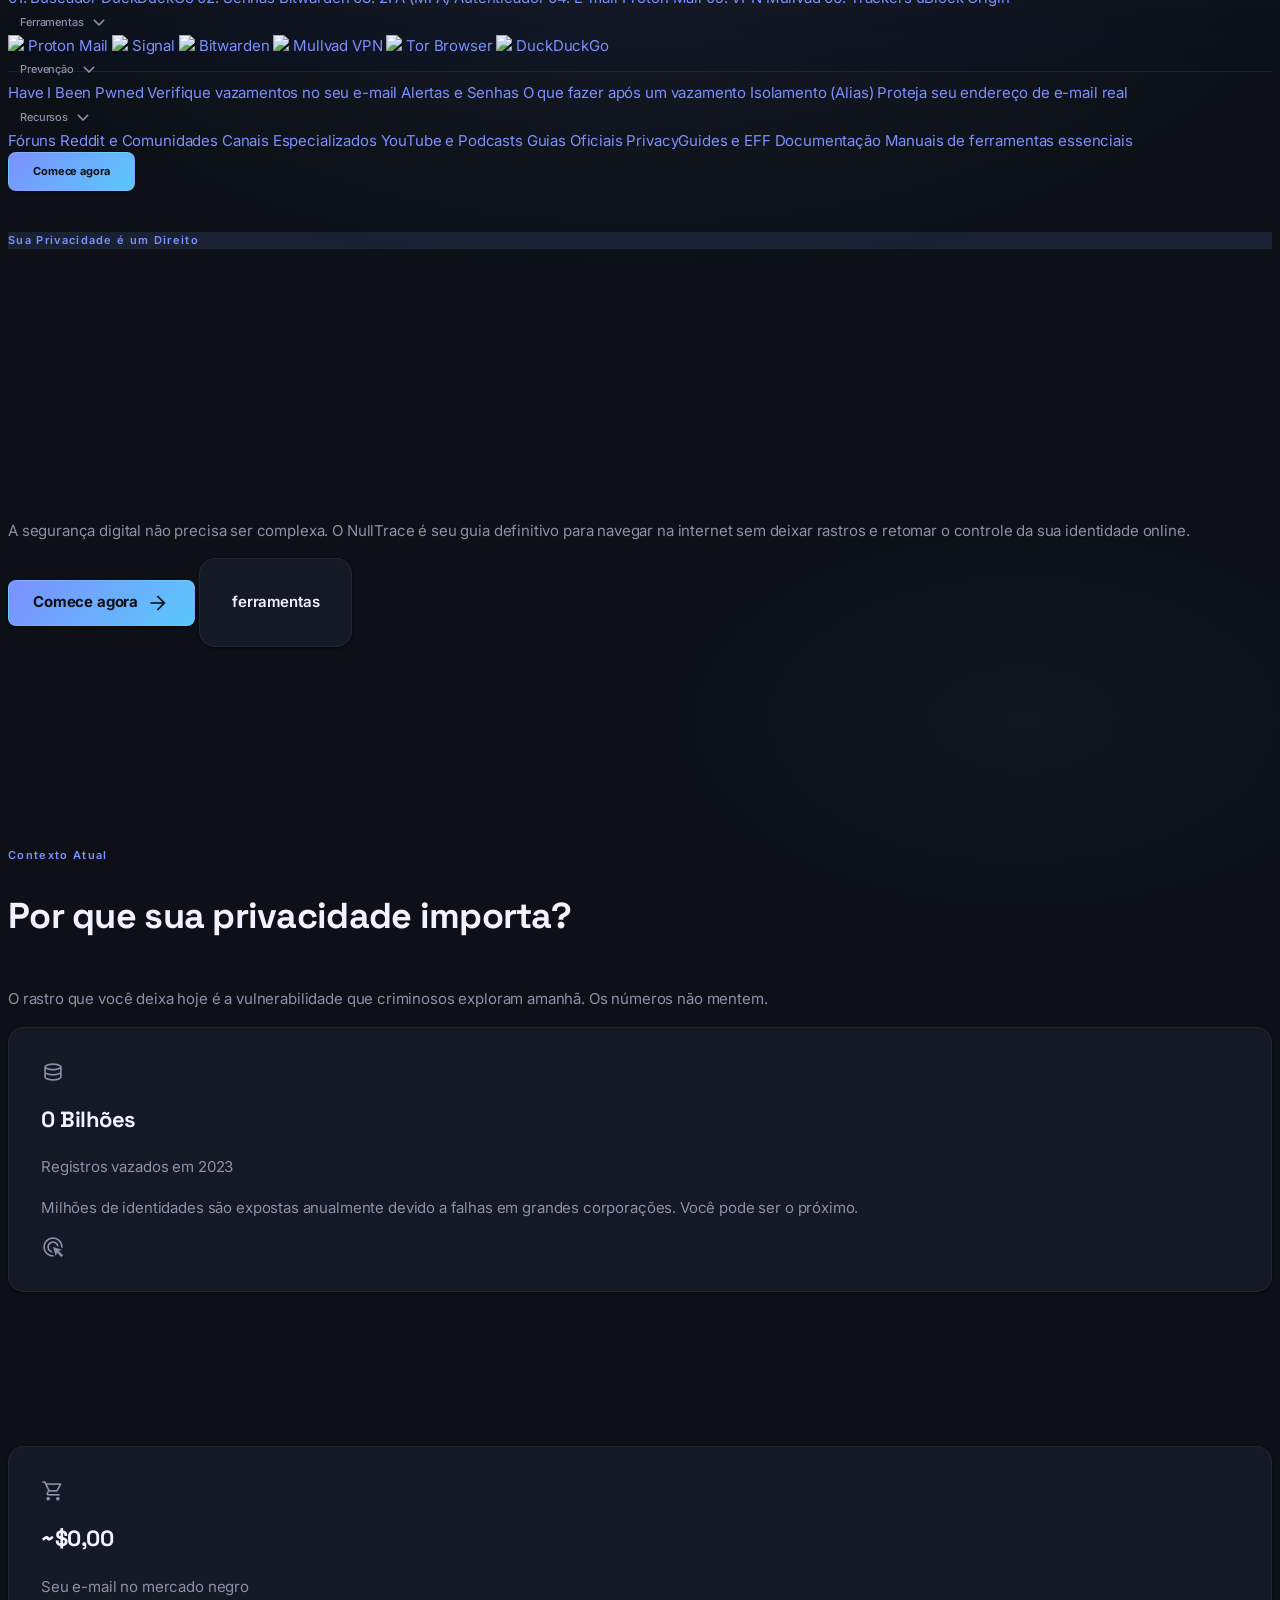
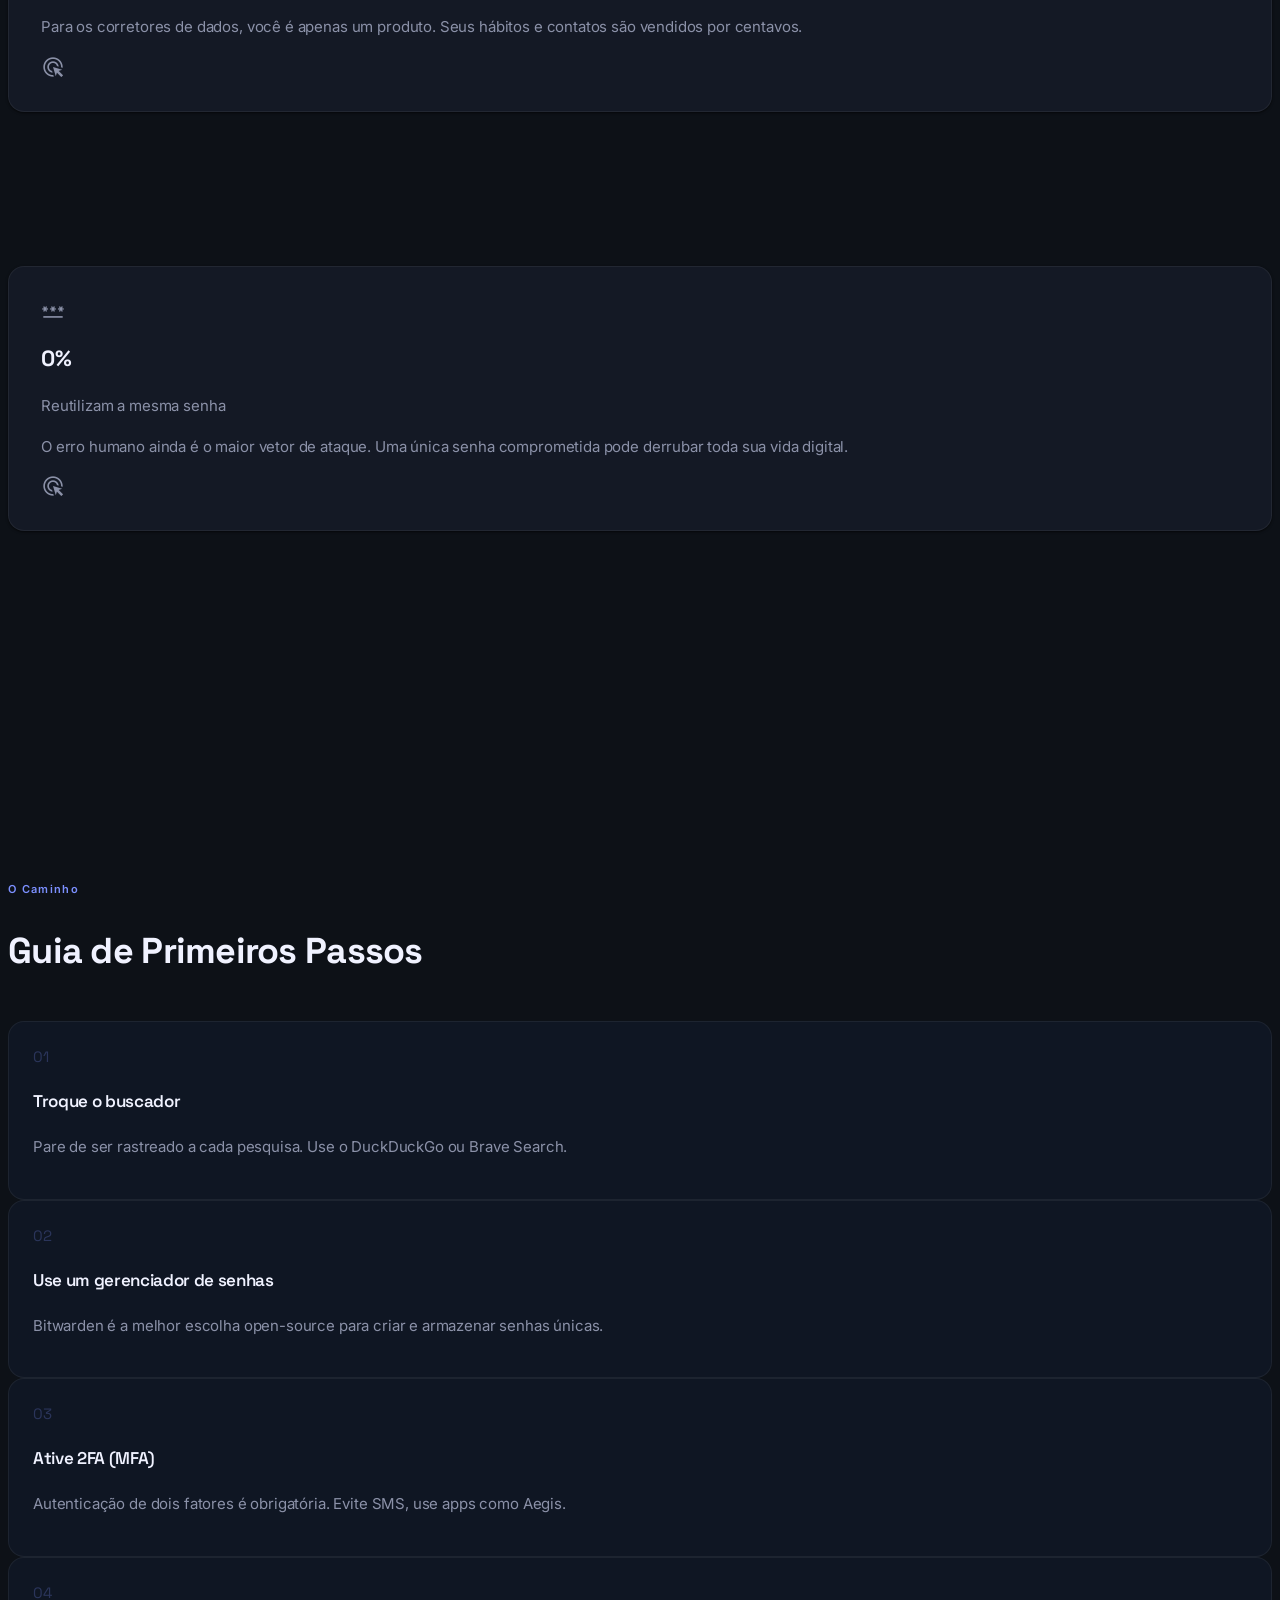
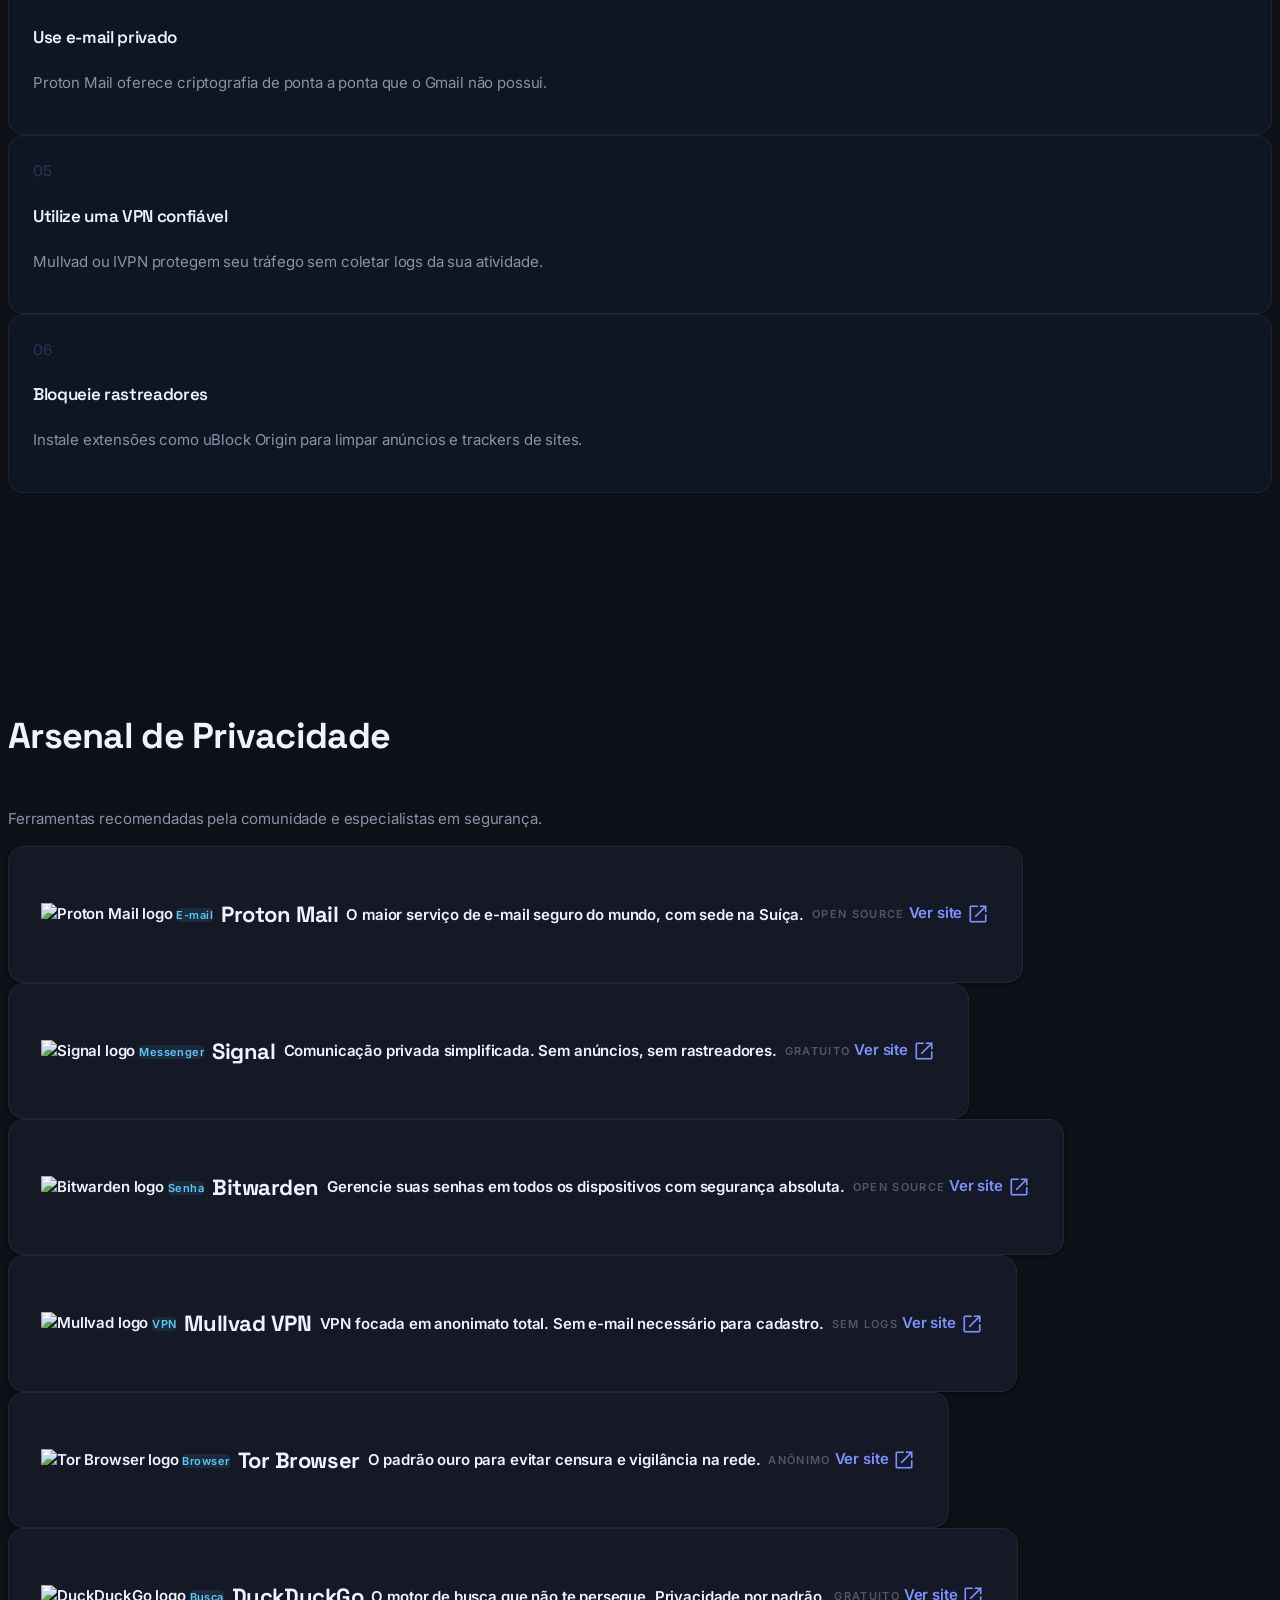
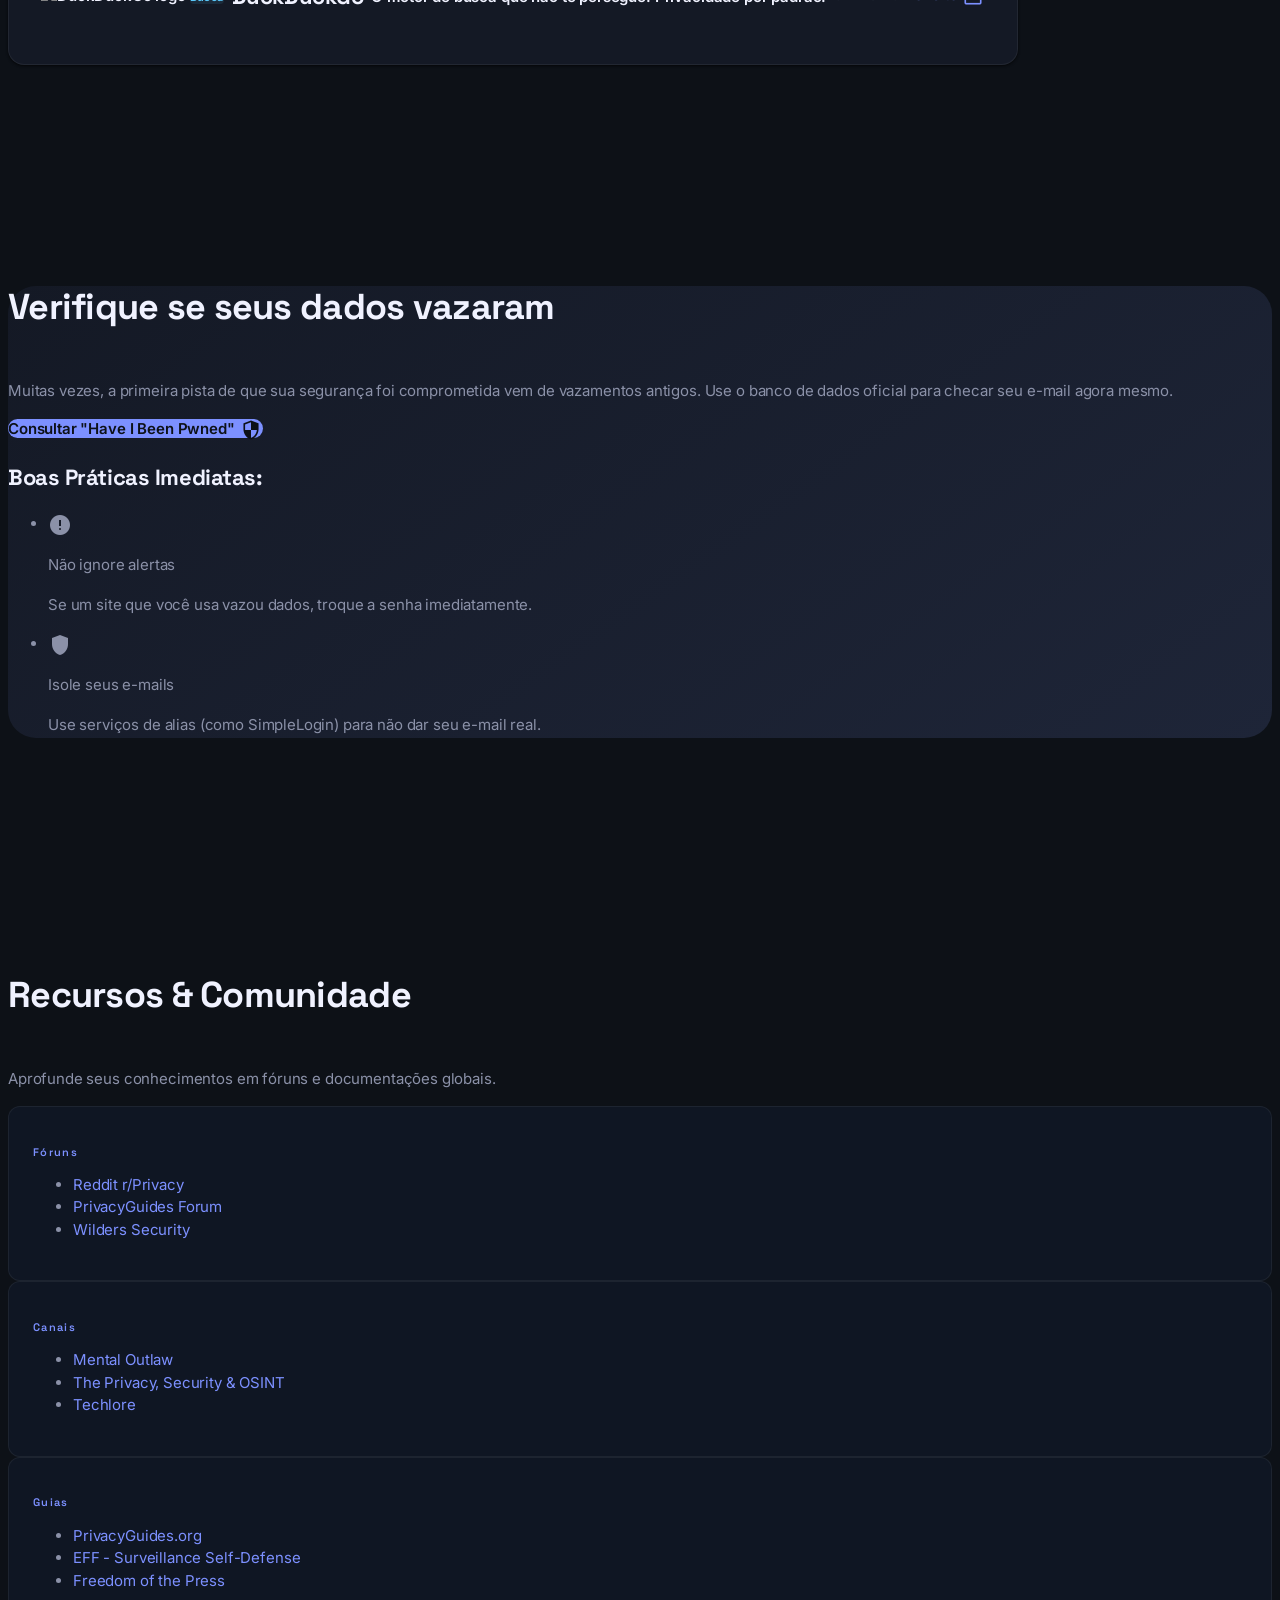
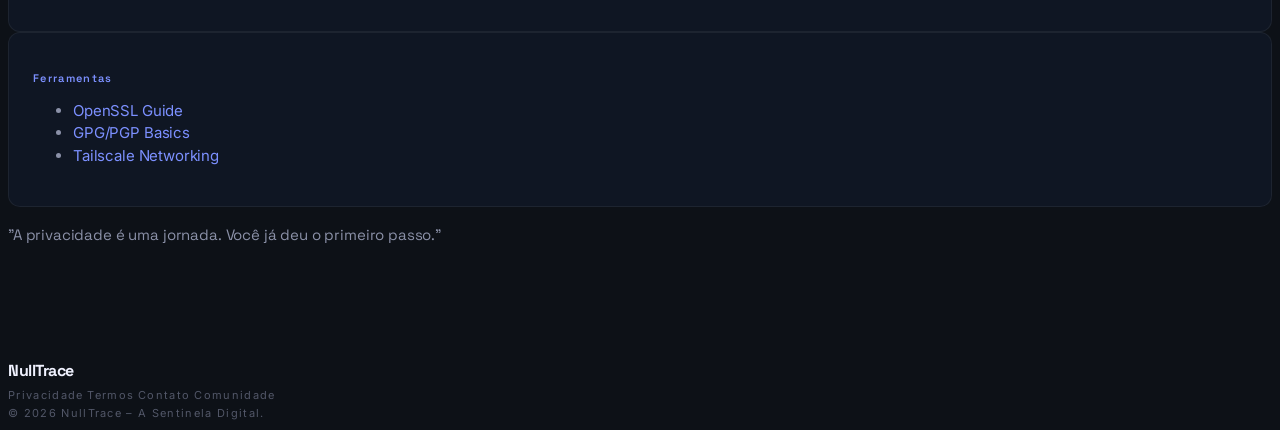
==== commit 8e7ad468: "Progress Bar flutuante" ====
--- a/index.html
+++ b/index.html
@@ -6,6 +6,8 @@
     <meta charset="utf-8" />
     <meta content="width=device-width, initial-scale=1.0" name="viewport" />
     <title>NullTrace | A Sentinela Digital</title>
+    <link rel="icon" type="image/svg+xml" href="favicon.svg" />
+    <link rel="alternate icon" type="image/png" href="favicon-32.png" />
     <script src="https://cdn.tailwindcss.com?plugins=forms,container-queries"></script>
     <link
         href="https://fonts.googleapis.com/css2?family=Space+Grotesk:wght@300;400;500;600;700&amp;family=Inter:wght@300;400;500;600&amp;display=swap"
@@ -642,7 +644,7 @@
                     href="#">Comunidade</a>
             </div>
             <div class="text-slate-500 text-sm">
-                © 2024 NullTrace – A Sentinela Digital.
+                © 2026 NullTrace – A Sentinela Digital.
             </div>
         </div>
     </footer>
@@ -650,4 +652,4 @@
     <script src="js/script.js"></script>
 </body>
 
-</html>+</html>
